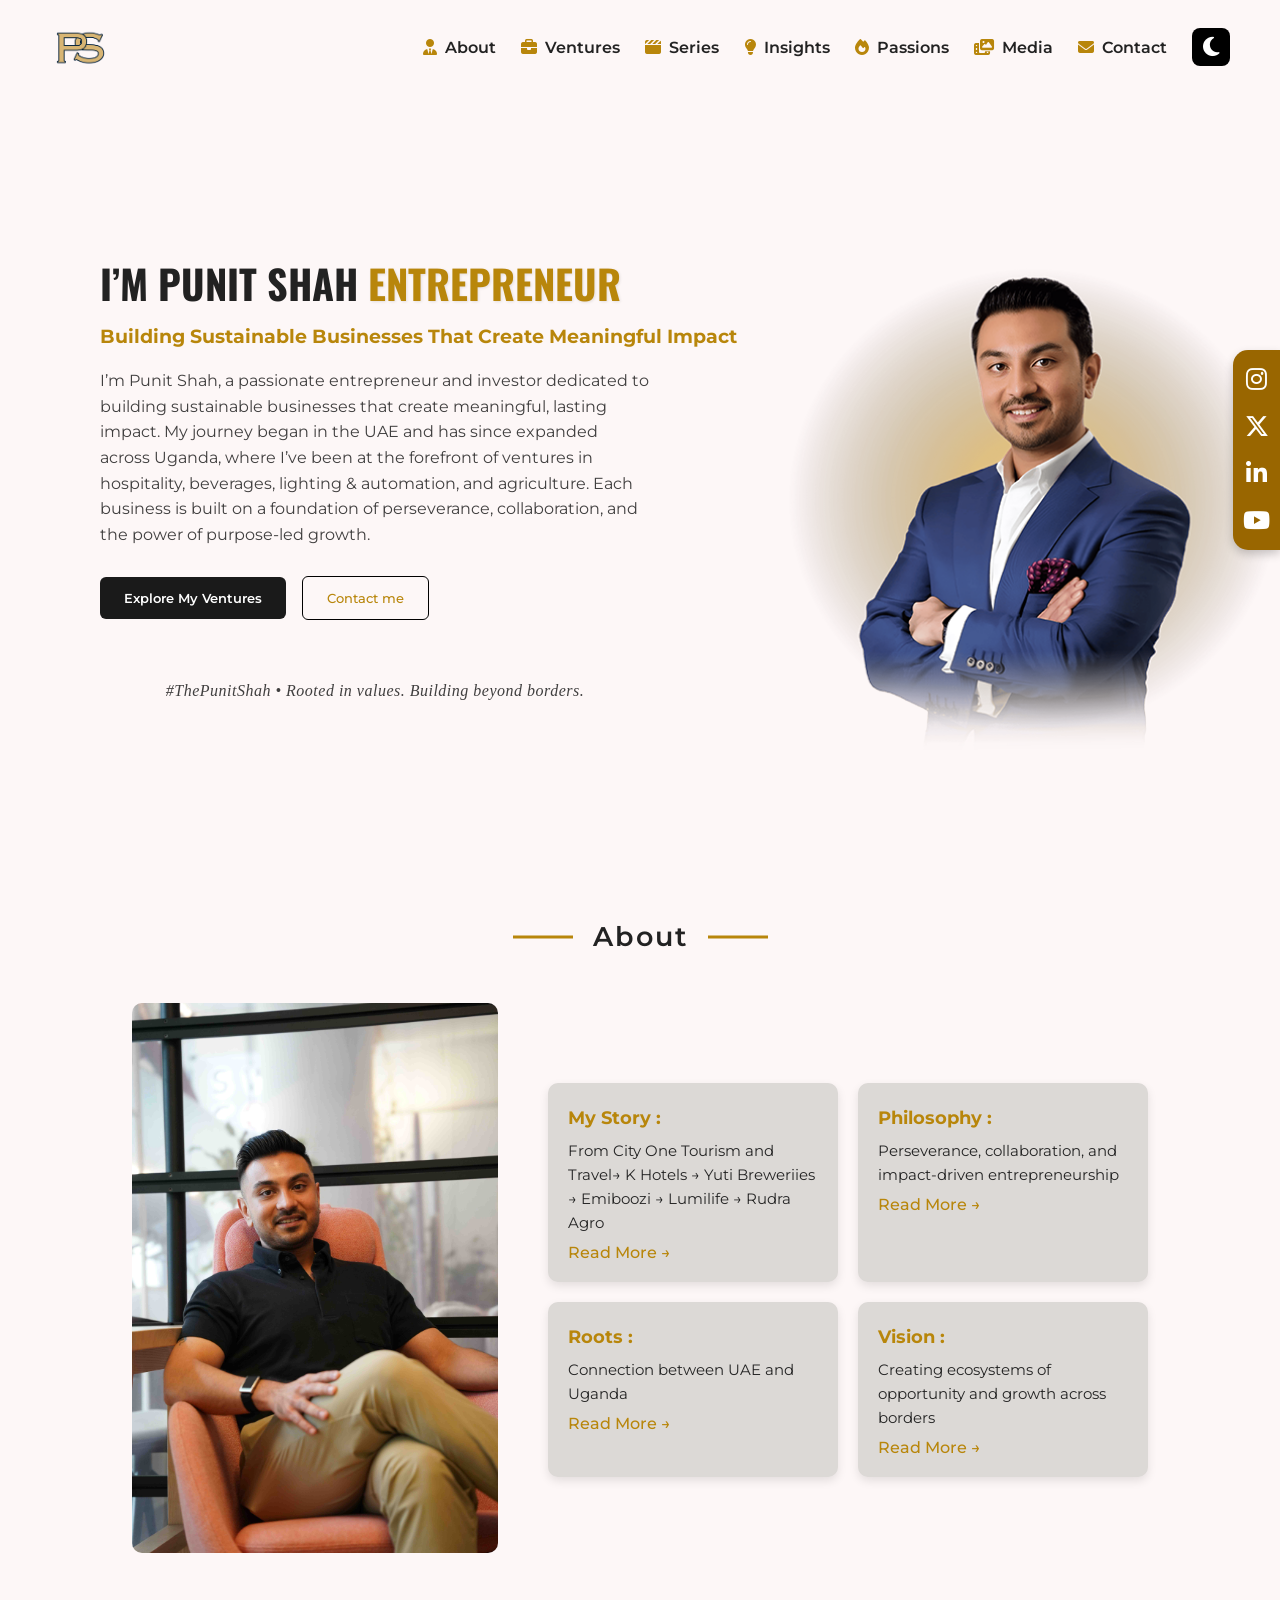
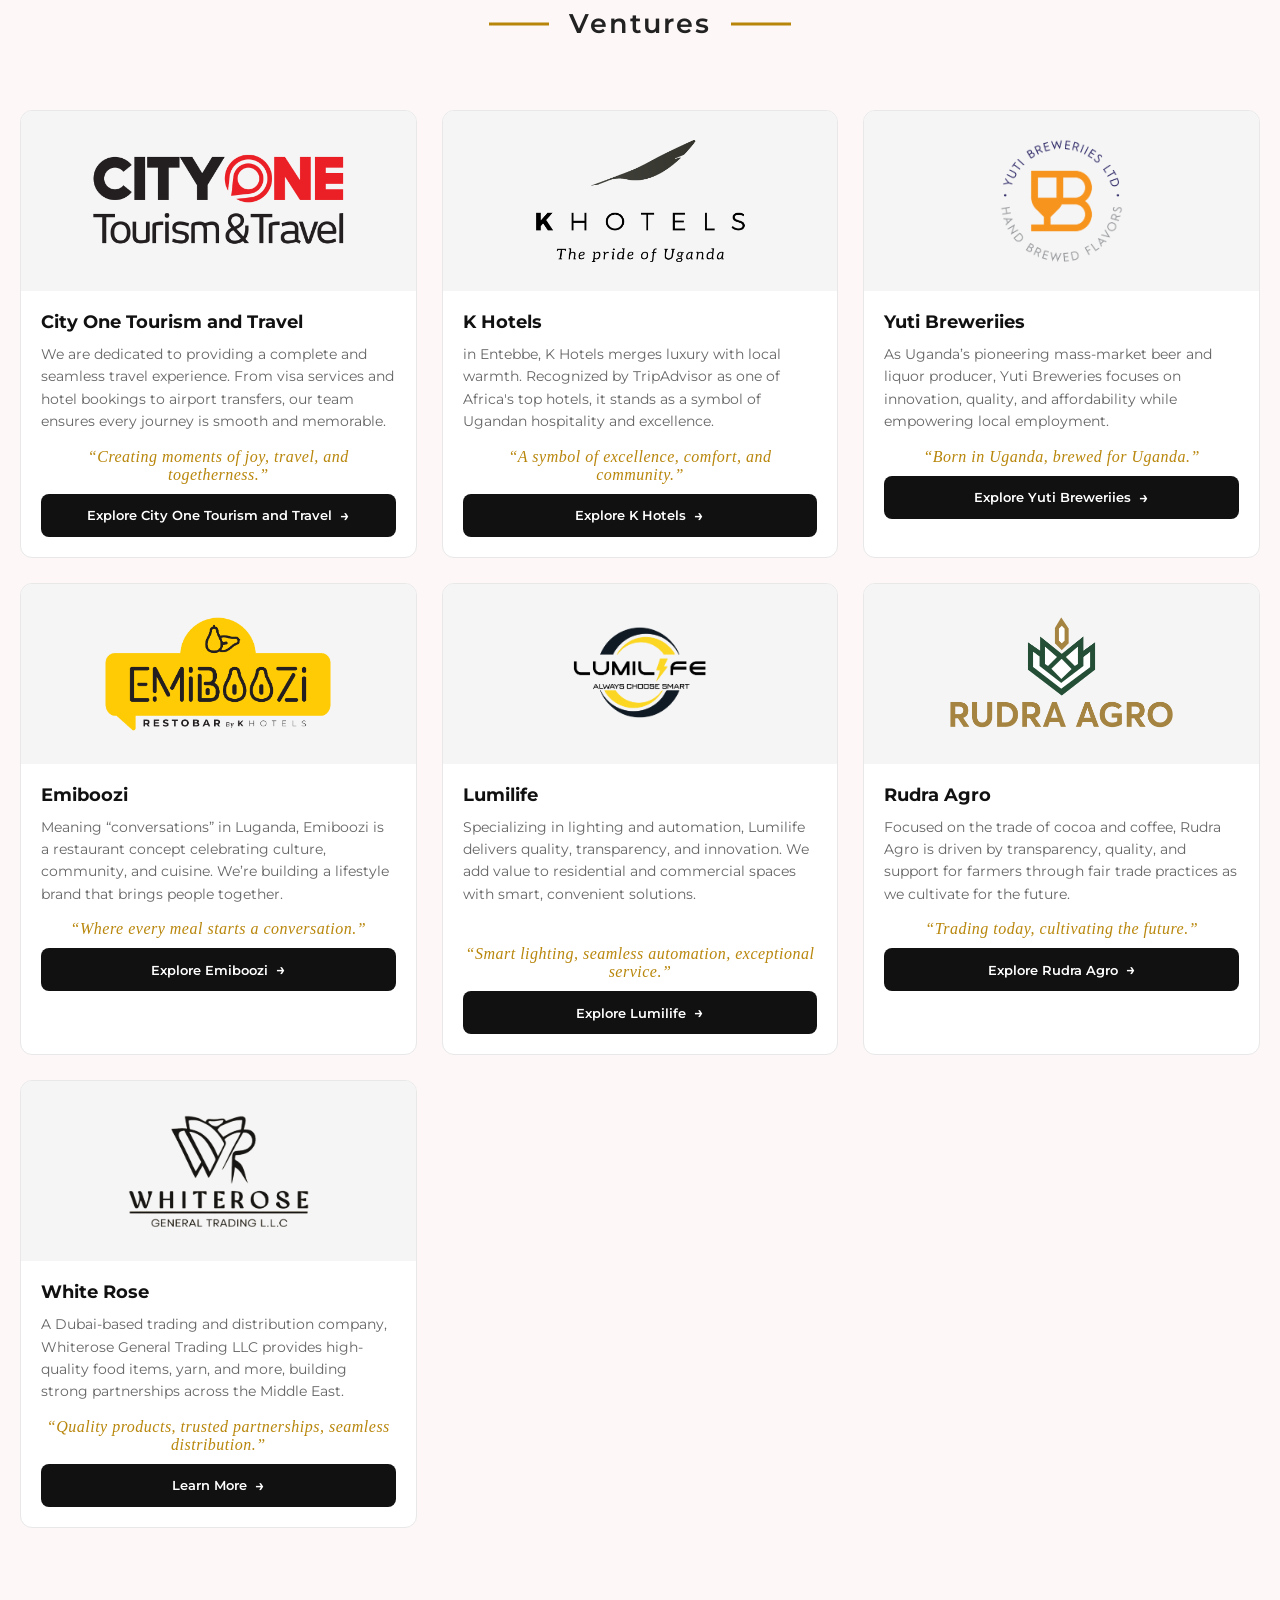
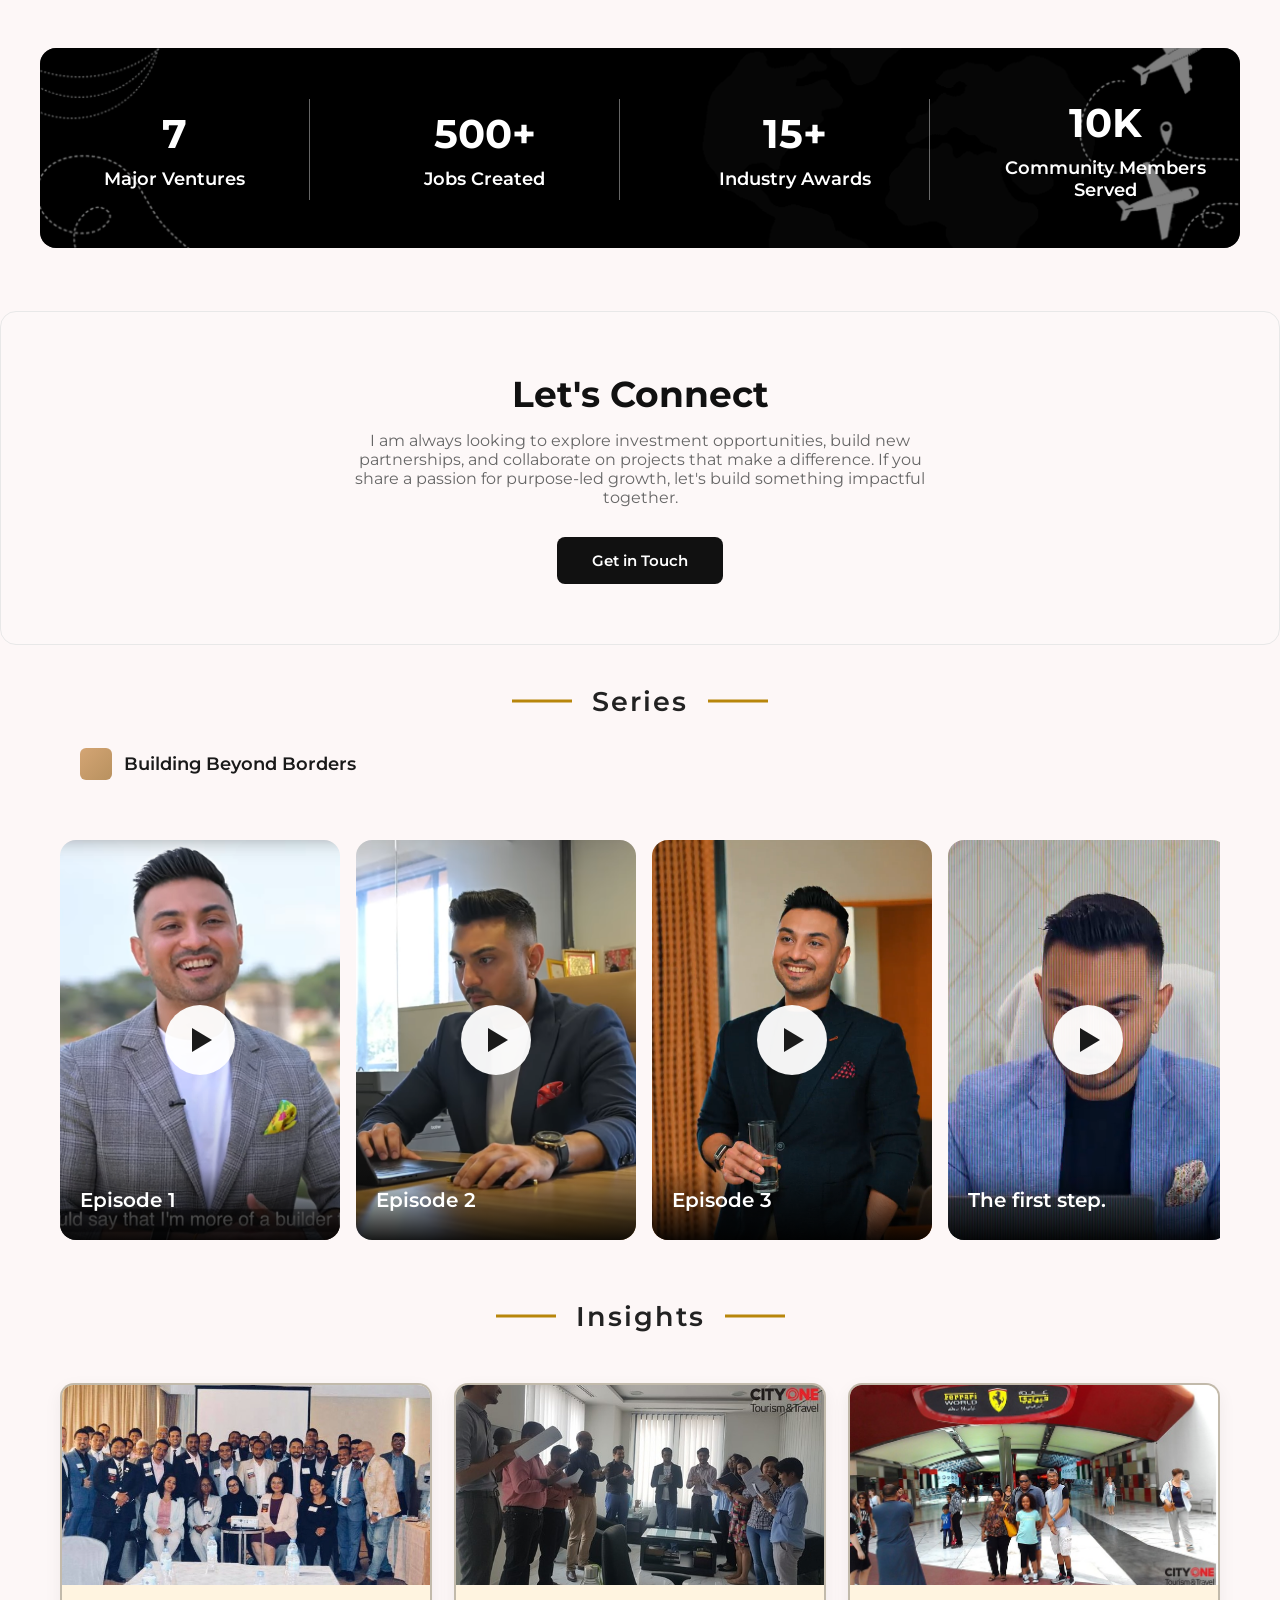
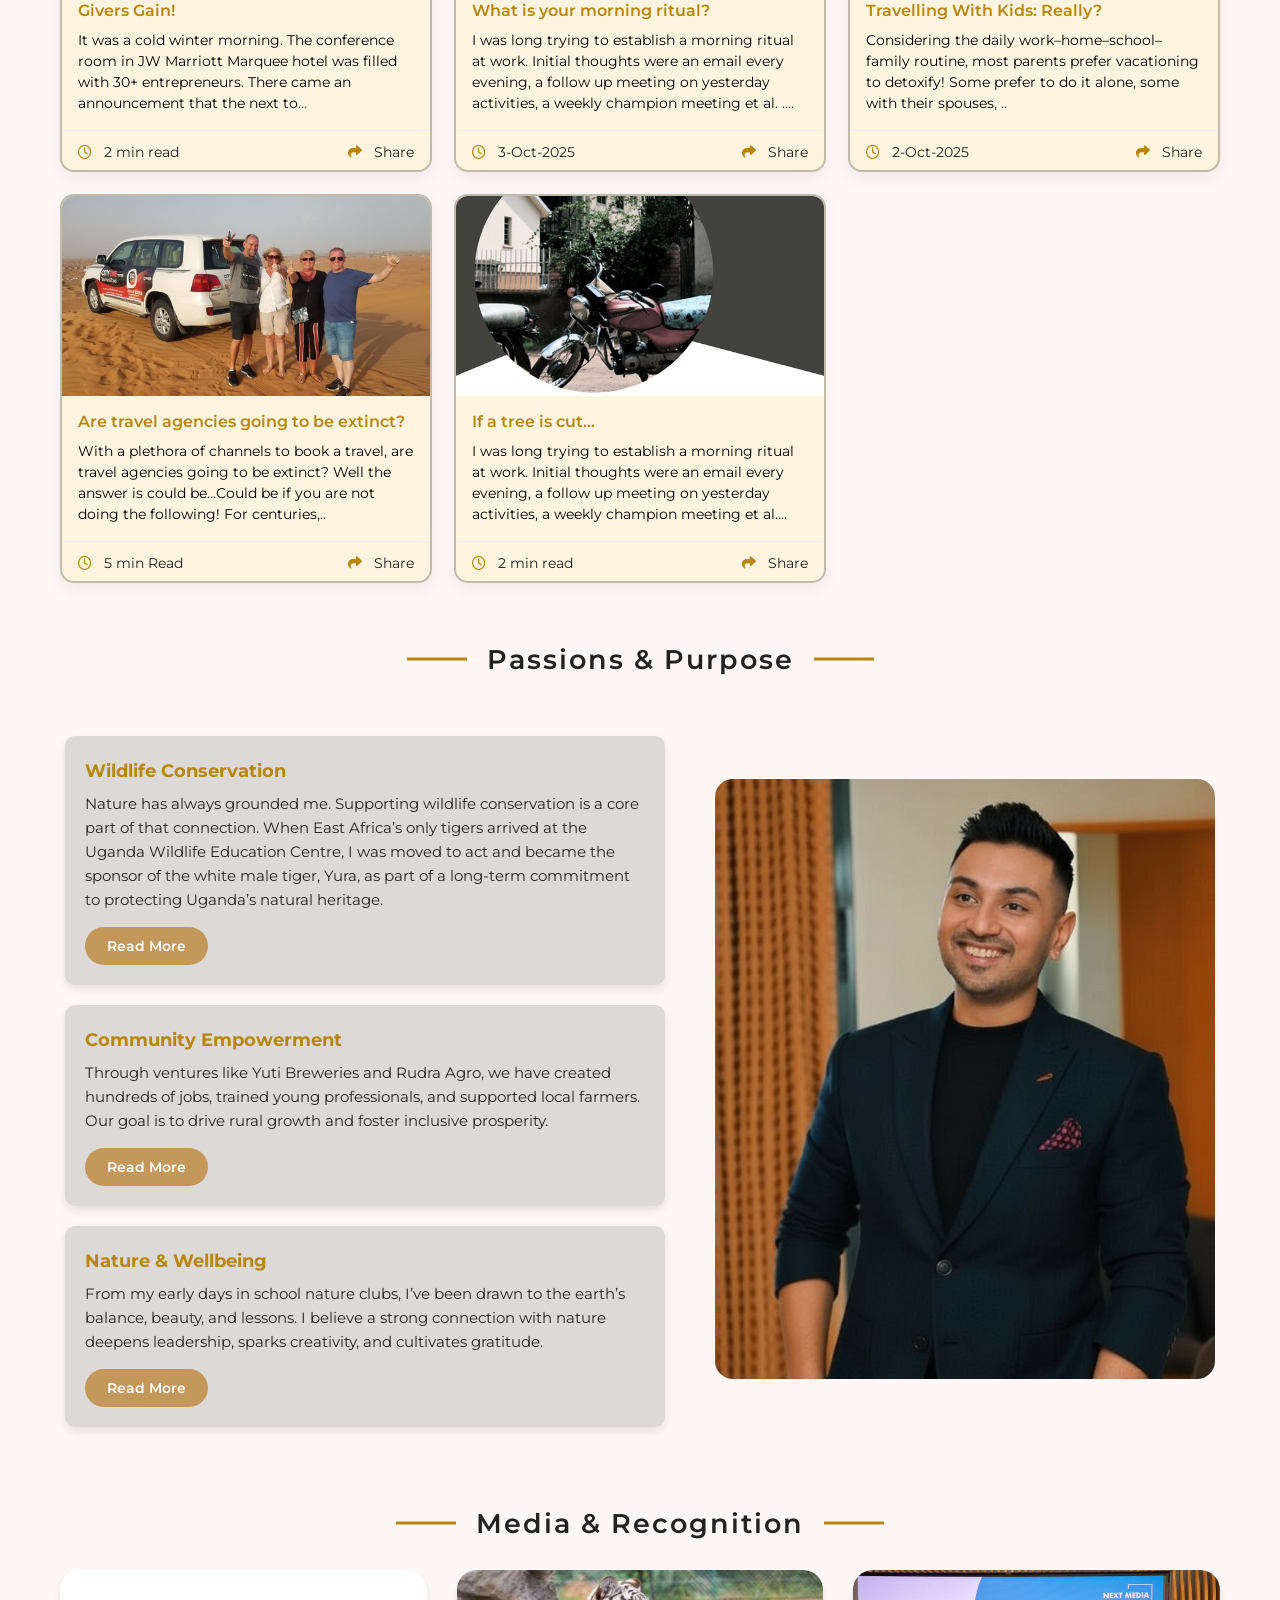
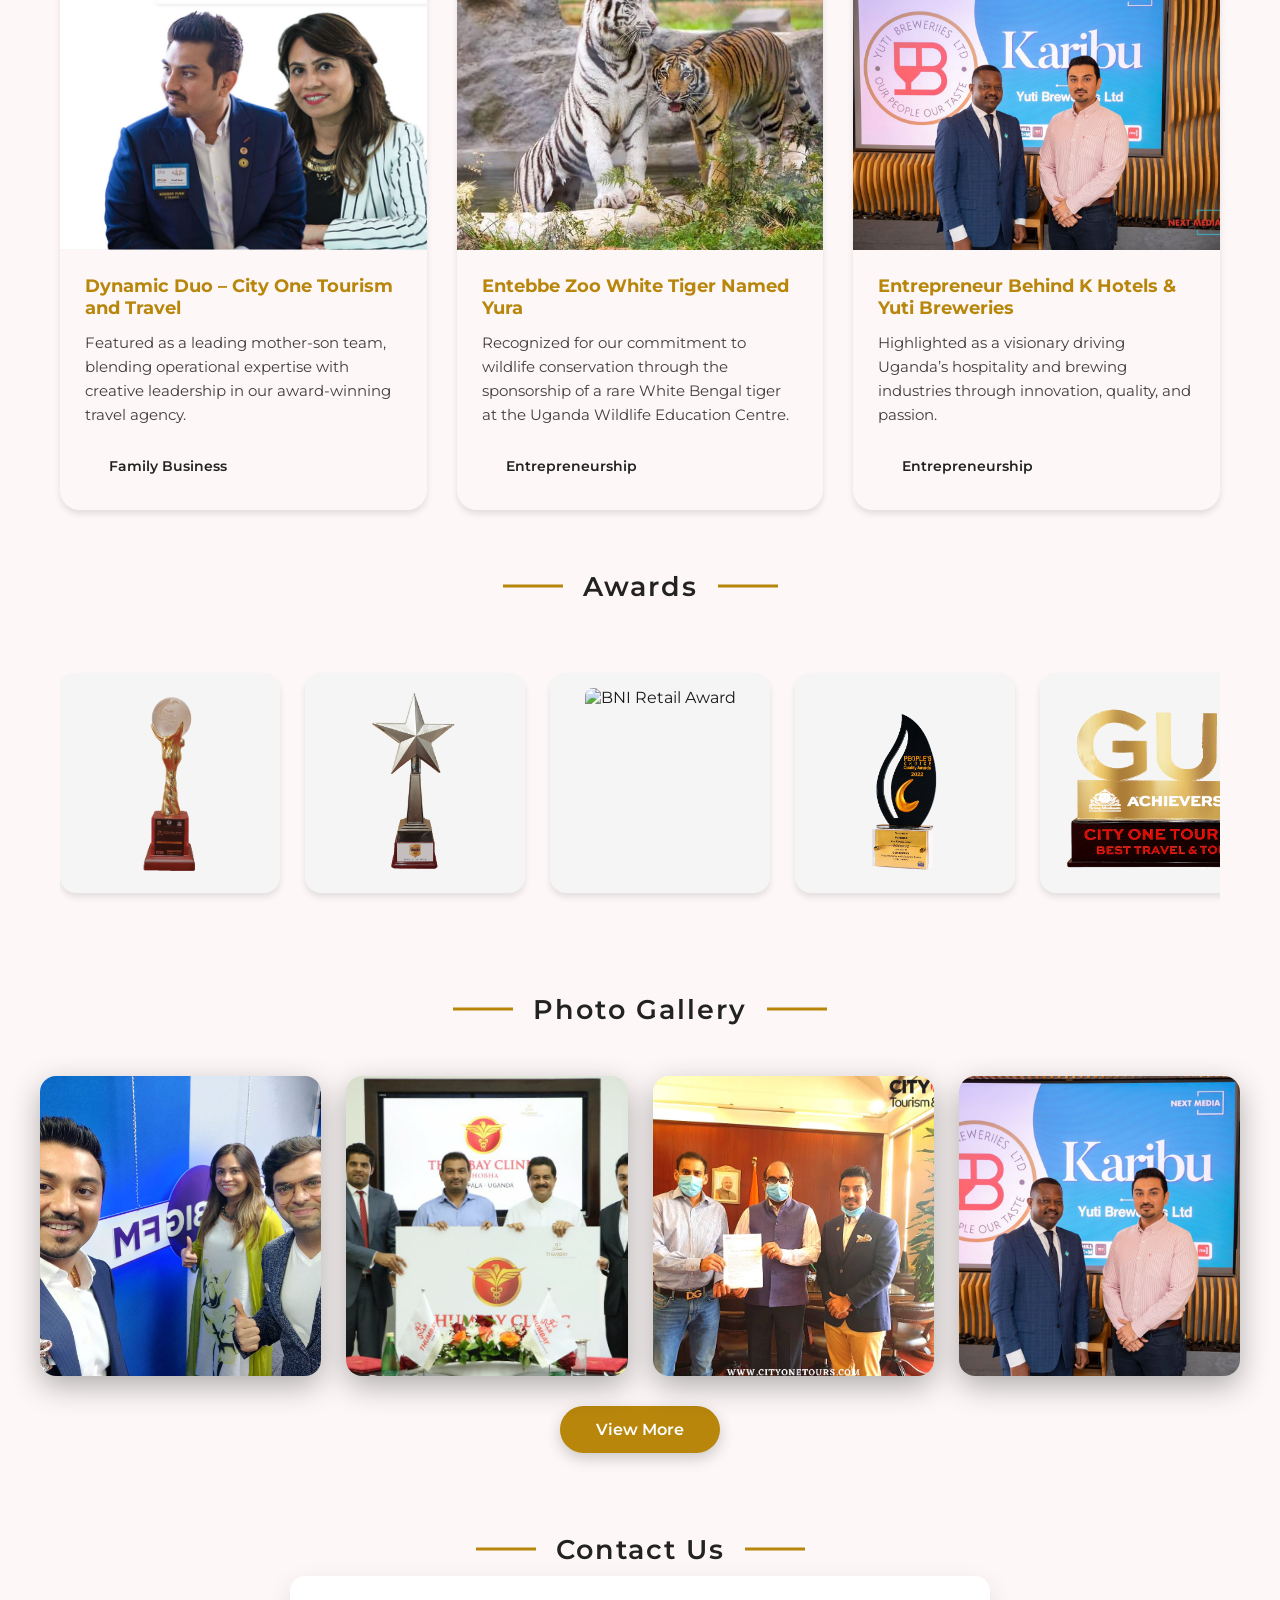
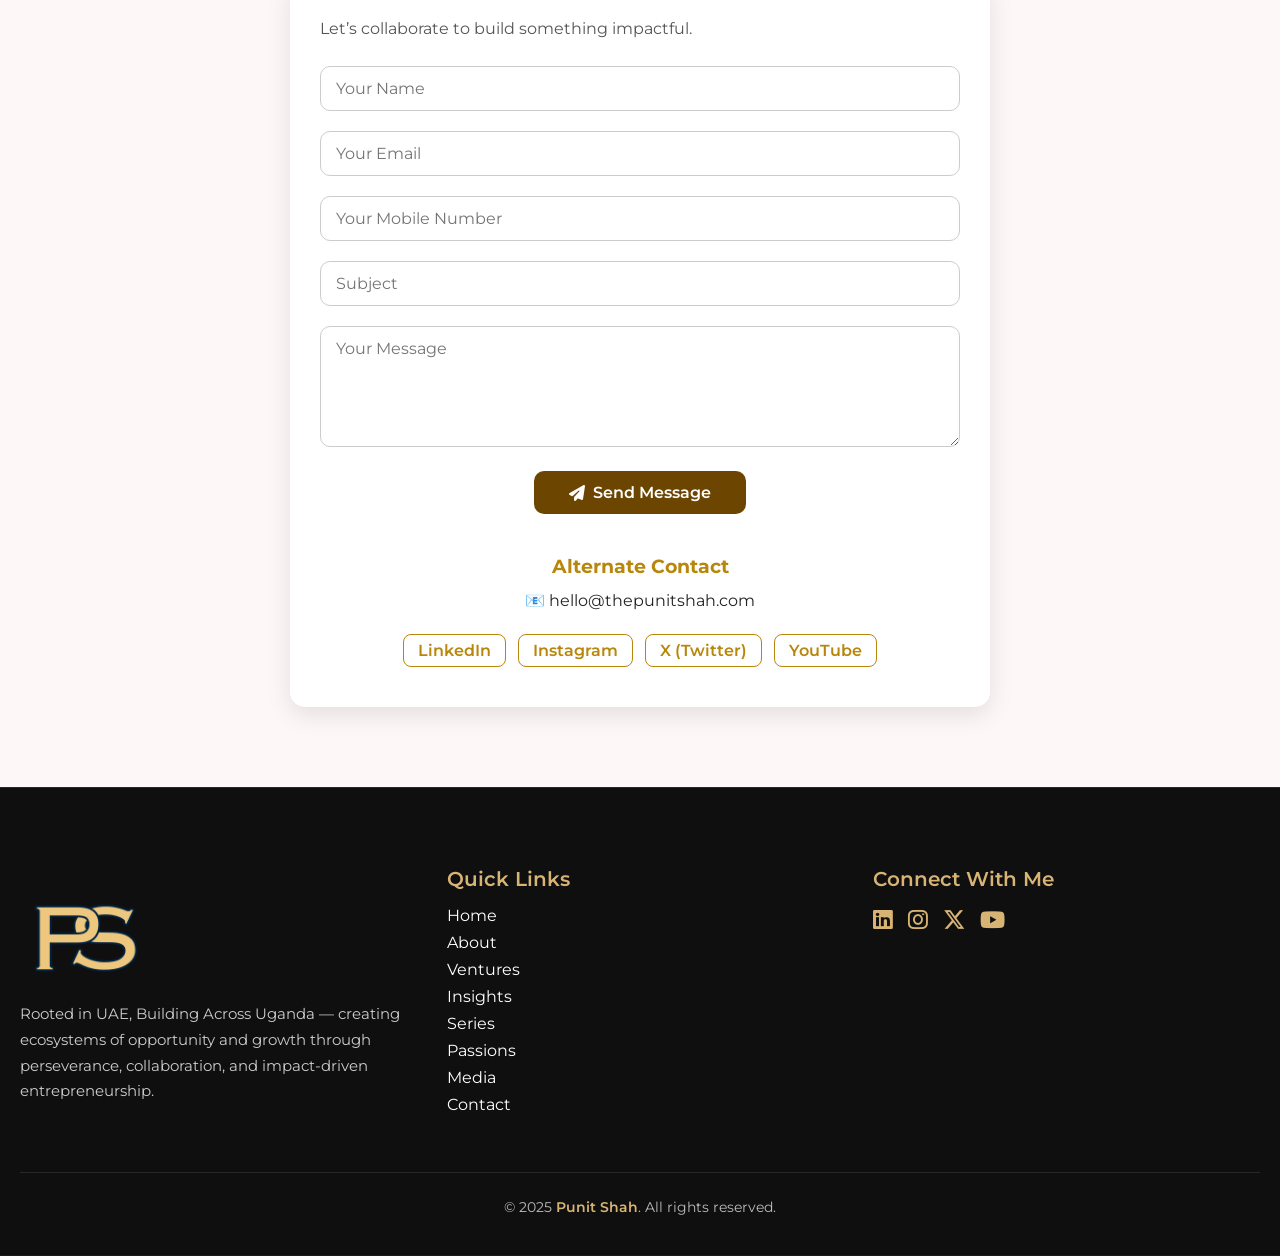
==== Punit shah.com/index.html @ 168c8d98 "updated file names" ====
<!DOCTYPE html>
<html lang="en">

<head>
    <meta charset="UTF-8" />
    <meta name="viewport" content="width=device-width, initial-scale=1.0" />
    <title>Punit Shah - Entrepreneur</title>
    <link rel="stylesheet" href="style.css" />
    <link rel="stylesheet" href="https://cdnjs.cloudflare.com/ajax/libs/font-awesome/6.6.0/css/all.min.css"
        integrity="sha512-KN0r6E0pM1OGKmZL0ZK4jEJbU5r8h4W9iZJQvUz+8iZEx1mnYY2b2BvLz5r9V1yhvZ5h8Q07OQ3y7OeFh5vQ6A=="
        crossorigin="anonymous" referrerpolicy="no-referrer" />
    <link rel="stylesheet" href="https://use.fontawesome.com/releases/v6.6.0/css/all.css">
    <link href="https://fonts.googleapis.com/css2?family=Oswald:wght@300;400;500;600;700&display=swap" rel="stylesheet">
    <link href="https://fonts.googleapis.com/css2?family=Montserrat:wght@400;500;600;700&display=swap" rel="stylesheet">
    <meta name="viewport" content="width=device-width, initial-scale=1.0, maximum-scale=1">


    <link rel="icon" type="image/png" href="images/FAv icon.png" sizes="32x32">
    <link rel="apple-touch-icon" href="images/FAv icon.png">





    <!-- MEta add -->

    <!-- Basic Meta -->
    <meta charset="UTF-8">
    <meta name="viewport" content="width=device-width, initial-scale=1.0, maximum-scale=1">
    <meta name="robots" content="index, follow">
    <meta name="author" content="Punit Shah">
    <meta name="language" content="English">
    <meta name="revisit-after" content="7 days">

    <!-- Title & Description -->
    <title>Punit Shah | Entrepreneur, Consultant & Business Strategist</title>
    <meta name="description"
        content="Official website of Punit Shah. Explore insights on business strategy, entrepreneurship, growth consulting, and professional expertise. Let’s build success together.">
    <meta name="keywords"
        content="Punit Shah, The Punit Shah, entrepreneur, business consultant, business strategist, growth consultant, personal brand, professional mentor">

    <!-- Open Graph (Social Sharing) -->
    <meta property="og:title" content="Punit Shah | Entrepreneur & Business Strategist">
    <meta property="og:description"
        content="Explore insights on business growth, strategy, and entrepreneurship by Punit Shah.">
    <meta property="og:url" content="https://www.thepunitshah.com/">
    <meta property="og:type" content="website">
    <meta property="og:image" content="https://www.thepunitshah.com/images/MD%20logo%20%20copy.png">
    <meta name="msvalidate.01" content="D13FDD3E89BA69DC6FAE90C2A7E53284" />
    <!-- Favicon -->
    <link rel="icon" type="image/png" sizes="32x32" href="images/FAv icon.png">
    <link rel="apple-touch-icon" href="images/FAv icon.png">

    <!-- Fonts -->
    <link href="https://fonts.googleapis.com/css2?family=Oswald:wght@300;400;500;600;700&display=swap" rel="stylesheet">
    <link href="https://fonts.googleapis.com/css2?family=Montserrat:wght@400;500;600;700&display=swap" rel="stylesheet">

    <!-- Icons -->
    <link rel="stylesheet" href="https://cdnjs.cloudflare.com/ajax/libs/font-awesome/6.6.0/css/all.min.css"
        crossorigin="anonymous">

    <script async src="https://www.googletagmanager.com/gtag/js?id=G-PYVQHC3H6R"></script>
    <script>
        window.dataLayer = window.dataLayer || [];
        function gtag() { dataLayer.push(arguments); }
        gtag('js', new Date());
        gtag('config', 'G-PYVQHC3H6R');
    </script>
</head>

<body>
    <!-- Navbar -->
    <header class="navbar">
        <article class="nav-bar">
            <div class="logo">
                <a href="index.html">
                    <img src="images/MD logo  copy.png" alt="PS Logo" />
                </a>
            </div>

            <!-- Mobile Menu Button -->
            <button class="menu-btn" id="menuBtn">
                <i class="fa-solid fa-bars"></i>
            </button>

            <nav id="navLinks">
                <ul>
                    <li><a href="#about"><i class="fa-solid fa-user-tie"></i> About</a></li>
                    <li><a href="#Ventures"><i class="fa-solid fa-briefcase"></i> Ventures</a></li>
                    <li><a href="#Series"><i class="fa-solid fa-clapperboard"></i> Series</a></li>
                    <li><a href="#Insights"><i class="fa-solid fa-lightbulb"></i> Insights</a></li>
                    <li><a href="#bio"><i class="fa-solid fa-fire"></i> Passions</a></li>

                    <li><a href="#Duo"><i class="fa-solid fa-photo-video"></i> Media</a></li>
                    <li><a href="#contact"><i class="fa-solid fa-envelope"></i> Contact</a></li>
                    <li>
                        <button class="mode-btn" id="themeToggle">
                            <i class="fa-solid fa-moon"></i>
                        </button>
                    </li>
                </ul>
            </nav>
        </article>
    </header>


    <!-- Hero Section -->
    <section class="hero">
        <div class="hero-content">
            <!-- <h1>I’m Punit Shah <span id="role">Entrepreneur</span></h1> -->
            <h1>I’M PUNIT SHAH <span id="role">ENTREPRENEUR</span></h1>
            <h3 class="single-line">Building Sustainable Businesses That Create Meaningful Impact</h2>
                <p>
                    I’m Punit Shah, a passionate entrepreneur and investor dedicated to building sustainable businesses
                    that
                    create meaningful, lasting impact. My journey began in the UAE and has since expanded across Uganda,
                    where I’ve been at the forefront of ventures in hospitality, beverages, lighting & automation, and
                    agriculture. Each business is built on a foundation of perseverance, collaboration, and the power of
                    purpose-led growth.
                </p>

                <div class="btn-group">
                    <button class="btn-primary" onclick="window.location.href='#Ventures'">Explore My Ventures</button>
                    <button class="btn-outline" onclick="window.location.href='#contact'">Contact me</button>
                </div>
                <p class="signature-quote">
                <p class="signature-quote">#ThePunitShah • Rooted in values. Building beyond borders.</p>
                </p>
        </div>

        <!-- <div class="hero-image">
            <img src="images/Final-hero image (1).png" alt="Punit Shah" />
        </div> -->
        <div class="hero-image">
            <img src="images/Final-hero image (1) (1) 111.png" alt="Punit Shah" loading="lazy" />
        </div>


    </section>



    <section class="about" id="about">
        <h2 class="section-title"> About </h2>

        <div class="about-container">
            <div class="about-image">
                <img src="images/Punit 3.JPG" alt="Punit Shah" />
            </div>

            <div class="about-content">
                <div class="about-card">
                    <h3>My Story :</h3>
                    <!-- <p>From City One Tourism → K Hotels → Yuti Breweries → Emiboozi → Cocoa Farming</p> -->
                    <p>From City One Tourism and Travel→ K Hotels → Yuti Breweriies
                        → Emiboozi → Lumilife → Rudra Agro</p>
                    <a href="about.html" class="read-more">Read More →</a>

                </div>

                <div class="about-card">
                    <h3>Philosophy :</h3>
                    <p>Perseverance, collaboration, and impact-driven entrepreneurship</p>
                    <a href="about.html" class="read-more">Read More →</a>

                </div>

                <div class="about-card">
                    <h3>Roots :</h3>
                    <p>Connection between UAE and Uganda</p>
                    <a href="about.html" class="read-more">Read More →</a>

                </div>

                <div class="about-card">
                    <h3>Vision :</h3>
                    <p>Creating ecosystems of opportunity and growth across borders</p>
                    <a href="about.html" class="read-more">Read More →</a>

                </div>
            </div>
        </div>
    </section>

    <div class="social-sidebar-right">
        <!-- <a href="https://wa.me/971553691913" target="_blank" class="social-icon whatsapp" aria-label="WhatsApp">
            <i class="fab fa-whatsapp"></i>
        </a> -->
        <a href="https://www.instagram.com/thepunitshah/" target="_blank" class="social-icon instagram"
            aria-label="Instagram">
            <i class="fab fa-instagram"></i>
        </a>
        <a href="https://www.threads.com/@thepunitshah?xmt=AQF0kWw5NU1JwaMAKRWiHgprzVzpNquw_GiV5jEyWKKZG3k"
            target="_blank" class="social-icon twitter" aria-label="X">
            <i class="fab fa-x-twitter"></i>
        </a>
        <a href="https://www.linkedin.com/in/thepunitshah/" target="_blank" class="social-icon linkedin"
            aria-label="LinkedIn">
            <i class="fab fa-linkedin-in"></i>
        </a>
        <!-- <a href="connect@punitshah.com" class="social-icon mail" aria-label="Mail">
            <i class="fas fa-envelope"></i>
        </a> -->
        <a href="https://www.youtube.com/@thepunitshah" target="_blank" class="social-icon youtube"
            aria-label="YouTube">
            <i class="fab fa-youtube"></i>
        </a>
    </div>

    <section id="Ventures" class="venture-section">
        <div class="heading">
            <h2 class="section-title">Ventures
            </h2>
        </div>


        <!-- Ventures Grid -->
        <div class="ventures-main-container">
            <div class="ventures-cards-grid">
                <div class="venture-card-box hospitality-type">
                    <div class="venture-img-wrapper">
                        <img src="logos/CT1 logo High resolution copy.png" alt="K Hotels">
                        <!-- <div class="venture-tag-badge">Hospitality</div>
                    <div class="venture-status-pill">⭐ Award Winning</div> -->
                    </div>

                    <div class="venture-info-section">
                        <h3 class="venture-name-title">City One Tourism and Travel</h3>
                        <p class="venture-desc-text">We are dedicated to providing a complete and seamless travel
                            experience. From visa services and hotel bookings to airport transfers, our team ensures
                            every journey is smooth and memorable.
                        </p>

                        <p class="signature-quote">“Creating moments of joy, travel, and togetherness.”</p>

                        <!-- <div class="venture-features-row">
                            <div class="feature-item-row">
                                <div class="feature-icon-circle">🏆</div>
                                <span>Multiple Industry Awards</span>
                            </div>
                            <div class="feature-item-row">
                                <div class="feature-icon-circle">📰</div>
                                <span>Featured in Leading Media</span>
                            </div>
                            <div class="feature-item-row">
                                <div class="feature-icon-circle">⭐</div>
                                <span>5-Star Rated Properties</span>
                            </div>
                        </div> -->
                        <a href="https://www.cityonetours.com/" class="venture-action-btn" target="_blank"
                            rel="noopener" onclick="event.stopPropagation()">Explore City One Tourism and Travel</a>

                    </div>
                </div>

                <!-- K Hotels -->
                <div class="venture-card-box hospitality-type">
                    <div class="venture-img-wrapper">
                        <img src="logos/k hotel logo.png" alt="K Hotels">
                        <!-- <div class="venture-tag-badge">Hospitality</div>
                    <div class="venture-status-pill">⭐ Award Winning</div> -->
                    </div>
                    <div class="venture-info-section">
                        <h3 class="venture-name-title">K Hotels</h3>
                        <p class="venture-desc-text"> in Entebbe, K Hotels merges luxury with local warmth. Recognized
                            by TripAdvisor as one of Africa's top hotels, it stands as a symbol of Ugandan hospitality
                            and excellence.
                        </p>
                        <p class="signature-quote">“A symbol of excellence, comfort, and community.”</p>

                        <!-- <div class="venture-features-row">
                            <div class="feature-item-row">
                                <div class="feature-icon-circle">🏆</div>
                                <span>Multiple Industry Awards</span>
                            </div>
                            <div class="feature-item-row">
                                <div class="feature-icon-circle">📰</div>
                                <span>Featured in Leading Media</span>
                            </div>
                            <div class="feature-item-row">
                                <div class="feature-icon-circle">⭐</div>
                                <span>5-Star Rated Properties</span>
                            </div>
                        </div> -->
                        <a href="https://khotels.ug/" class="venture-action-btn" target="_blank" rel="noopener"
                            onclick="event.stopPropagation()">Explore K Hotels</a>

                    </div>
                </div>
                <!-- Yuti Breweries -->
                <div class="venture-card-box beverage-type">
                    <div class="venture-img-wrapper">
                        <img src="logos/ybl logo.png" alt="Yuti Breweries">
                        <!-- <div class="venture-tag-badge">Beverages</div>
                    <div class="venture-status-pill">🎖️ Presidential</div> -->
                    </div>
                    <div class="venture-info-section">
                        <h3 class="venture-name-title">Yuti Breweriies
                        </h3>
                        <p class="venture-desc-text">As Uganda’s pioneering mass-market beer and liquor producer, Yuti
                            Breweries focuses on innovation, quality, and affordability while empowering local
                            employment.

                        </p>

                        <p class="signature-quote">“Born in Uganda, brewed for Uganda.”</p>

                        <!-- <div class="venture-features-row">
                            <div class="feature-item-row">
                                <div class="feature-icon-circle">🎖️</div>
                                <span>Presidential Inauguration</span>
                            </div>
                            <div class="feature-item-row">
                                <div class="feature-icon-circle">📈</div>
                                <span>Market Leader</span>
                            </div>
                            <div class="feature-item-row">
                                <div class="feature-icon-circle">🌍</div>
                                <span>Regional Impact</span>
                            </div>
                        </div> -->

                        <a href="https://www.ybl.ug/" class="venture-action-btn" target="_blank" rel="noopener"
                            onclick="event.stopPropagation()">Explore Yuti Breweriies
                        </a>

                    </div>
                </div>





                <!-- Emiboozi -->
                <div class="venture-card-box dining-type">
                    <div class="venture-img-wrapper">
                        <img src="logos/emiboozi logo yellow.png" alt="Emiboozi">
                        <!-- <div class="venture-tag-badge">Food & Beverage</div>
                    <div class="venture-status-pill">🚀 Expanding</div> -->
                    </div>
                    <div class="venture-info-section">
                        <h3 class="venture-name-title">Emiboozi</h3>
                        <p class="venture-desc-text">Meaning “conversations” in Luganda, Emiboozi is a restaurant
                            concept celebrating culture, community, and cuisine. We’re building a lifestyle brand that
                            brings people together.</p>

                        <p class="signature-quote">“Where every meal starts a conversation.”</p>


                        <!-- <div class="venture-features-row">
                            <div class="feature-item-row">
                                <div class="feature-icon-circle">🍽️</div>
                                <span>Authentic Cuisine</span>
                            </div>
                            <div class="feature-item-row">
                                <div class="feature-icon-circle">🚀</div>
                                <span>Expansion Plan</span>
                            </div>
                            <div class="feature-item-row">
                                <div class="feature-icon-circle">👥</div>
                                <span>Community Hub</span>
                            </div>
                        </div> -->
                        <a href="http://emiboozibyk.com" class="venture-action-btn" target="_blank" rel="noopener"
                            onclick="event.stopPropagation()">Explore Emiboozi</a>
                    </div>
                </div>

                <!-- Cocoa & Agriculture -->
                <div class="venture-card-box farming-type" onclick="window.location.href='/ventures/agriculture'">
                    <div class="venture-img-wrapper">
                        <img src="logos/Lumilife logo[1].png" alt="Cocoa & Agriculture">
                        <!-- <div class="venture-tag-badge">Agriculture</div>
                    <div class="venture-status-pill">♻️ Sustainable</div> -->
                    </div>
                    <div class="venture-info-section">
                        <h3 class="venture-name-title">Lumilife</h3>
                        <p class="venture-desc-text">Specializing in lighting and automation, Lumilife delivers quality,
                            transparency, and innovation. We add value to residential and commercial spaces with smart,
                            convenient solutions.
                        </p>

                        <p class="signature-quote">
                        <p class="signature-quote">“Smart lighting, seamless automation, exceptional service.”</p>
                        </p>

                        <!-- <div class="venture-features-row">
                            <div class="feature-item-row">
                                <div class="feature-icon-circle">🌱</div>
                                <span>Criollo Variety</span>
                            </div>
                            <div class="feature-item-row">
                                <div class="feature-icon-circle">♻️</div>
                                <span>Sustainability Focus</span>
                            </div>
                            <div class="feature-item-row">
                                <div class="feature-icon-circle">💚</div>
                                <span>Community Impact</span>
                            </div>
                        </div> -->
                        <a href="http://lumilife.ae" class="venture-action-btn" target="_blank" rel="noopener"
                            onclick="event.stopPropagation()">Explore Lumilife</a>
                    </div>
                </div>
                <div class="venture-card-box hospitality-type">
                    <div class="venture-img-wrapper">
                        <img src="logos/Rudra agro copy 2.png" alt="K Hotels">
                        <!-- <div class="venture-tag-badge">Hospitality</div>
                    <div class="venture-status-pill">⭐ Award Winning</div> -->
                    </div>

                    <div class="venture-info-section">
                        <h3 class="venture-name-title">Rudra Agro</h3>
                        <p class="venture-desc-text"> Focused on the trade of cocoa and coffee, Rudra Agro is driven by
                            transparency, quality, and support for farmers through fair trade practices as we cultivate
                            for the future.</p>

                        <p class="signature-quote">“Trading today, cultivating the future.”</p>

                        <div class="venture-action-btn">Explore Rudra Agro</div>
                    </div>
                </div>


                <!-- Cocoa & Agriculture -->
                <div class="venture-card-box farming-type" 2>
                    <div class="venture-img-wrapper">
                        <img src="logos/White rose logo copy.png" alt="Cocoa & Agriculture">
                        <!-- <div class="venture-tag-badge">Agriculture</div>
                    <div class="venture-status-pill">♻️ Sustainable</div> -->
                    </div>
                    <div class="venture-info-section">
                        <h3 class="venture-name-title">White Rose</h3>
                        <p class="venture-desc-text">A Dubai-based trading and distribution company, Whiterose General
                            Trading LLC provides high-quality food items, yarn, and more, building strong partnerships
                            across the Middle East.
                        </p>

                        <p class="signature-quote">“Quality products, trusted partnerships, seamless distribution.”</p>


                        <div class="venture-action-btn">Learn
                            More</div>
                    </div>
                </div>
            </div>
    </section>
    <!-- Stats Section -->
    <!-- <div class="ventures-stats-bar">
            <div class="stats-grid-layout">
                <div class="stat-box-item">
                    <span class="stat-number-big">4</span>
                    <span class="stat-label-small">Major Ventures</span>
                </div>
                <div class="stat-box-item">
                    <span class="stat-number-big">500+</span>
                    <span class="stat-label-small">Jobs Created</span>
                </div>
                <div class="stat-box-item">
                    <span class="stat-number-big">15+</span>
                    <span class="stat-label-small">Industry Awards</span>
                </div>
                <div class="stat-box-item">
                    <span class="stat-number-big">10K+</span>
                    <span class="stat-label-small">Community Members Served</span>
                </div>
            </div>
        </div> -->



    <div class="stats-section" id="statsSection">
        <div class="stats-bg">
            <img src="images/Background.png" alt="Background" />
        </div>
        <div class="stats-container">
            <div class="stat-item">
                <div class="stat-number" data-target="7">7</div>
                <div class="stat-label">Major Ventures</div>
            </div>
            <div class="stat-item">
                <div class="stat-number" data-target="500+">500+</div>
                <div class="stat-label">Jobs Created</div>
            </div>
            <div class="stat-item">
                <div class="stat-number" data-target="45+">15+</div>
                <div class="stat-label">Industry Awards</div>
            </div>
            <div class="stat-item">
                <div class="stat-number" data-target="10k">10K</div>
                <div class="stat-label">Community Members Served</div>
            </div>
        </div>
    </div>

    <!-- CTA Section -->
    <div class="ventures-cta-wrapper">
        <h2>Let's Connect</h2>
        <p>I am always looking to explore investment opportunities, build new partnerships, and collaborate on projects
            that make a difference. If you share a passion for purpose-led growth, let's build something impactful
            together.
        </p>
        <div class="cta-buttons-flex">
            <a href="#contact" class="cta-btn-style primary-btn">Get in Touch</a>
            <!-- <a href="/about" class="cta-btn-style secondary-btn">Learn Our Story</a> -->
        </div>
    </div>
    </div>

    <section id="Series" class="Series-section">

        <div class="heading">
            <h2 class="section-title">Series</h2>
        </div>

        <div class="header">
            <div class="icon"></div>
            <h1>Building Beyond Borders</h1>
        </div>

        <div class="container">
            <div class="scroll-container">
                <div class="episode-card" onclick="openVideo(1)">
                    <img src="images/Screenshot 2025-10-10 155618.png" alt="Episode 1">
                    <div class="play-button"></div>
                    <div class="episode-overlay">
                        <div class="episode-title">Episode 1</div>
                    </div>
                </div>

                <div class="episode-card" onclick="openVideo(2)">
                    <img src="images/Screenshot 2025-10-21 121102.png" alt="Episode 2">
                    <div class="play-button"></div>
                    <div class="episode-overlay">
                        <div class="episode-title">Episode 2</div>
                    </div>
                </div>

                <div class="episode-card" onclick="openVideo(3)">
                    <img src="images/Screenshot 2025-10-08 170840.png" alt="Episode 3">
                    <div class="play-button"></div>
                    <div class="episode-overlay">
                        <div class="episode-title">Episode 3</div>
                    </div>
                </div>



                <div class="episode-card" onclick="openVideo(4)">
                    <img src="images/Screenshot 2025-12-19 175623.png" alt="Episode 5">
                    <div class="play-button"></div>
                    <div class="episode-overlay">
                        <div class="episode-title">The first step.</div>
                    </div>
                </div>

                <div class="episode-card" onclick="openVideo(5)">
                    <img src="images/Screenshot 2025-12-19 175636.png" alt="Episode 5">
                    <div class="play-button"></div>
                    <div class="episode-overlay">
                        <div class="episode-title">Yuti Breweries Story</div>
                    </div>
                </div>

                <div class="episode-card" onclick="openVideo(6)">
                    <img src="images/Screenshot 2025-10-08 170821.png" alt="Episode 5">
                    <div class="play-button"></div>
                    <div class="episode-overlay">
                        <div class="episode-title">Built in Uganda</div>
                    </div>
                </div>

                <!-- <div class="episode-card" onclick="openVideo(7)">
                    <img src="images/Punit 3.JPG" alt="Episode 4">
                    <div class="play-button"></div>
                    <div class="episode-overlay">
                        <div class="episode-title">The journey behind the titles.</div>
                    </div>
                </div>

                <div class="episode-card" onclick="openVideo(8)">
                    <img src="images/Screenshot 2025-11-19 110552.webp" alt="Episode 5">
                    <div class="play-button"></div>
                    <div class="episode-overlay">
                        <div class="episode-title">The teaser to my new series</div>
                    </div>
                </div> -->




                <div class="episode-card" onclick="openVideo(7)">
                    <img src="images/Punit 3.JPG" alt="Episode 4">
                    <div class="play-button"></div>
                    <div class="episode-overlay">
                        <div class="episode-title">The Story Behind Lumilife</div>
                    </div>
                </div>

                <div class="episode-card" onclick="openVideo(8)">
                    <img src="images/Screenshot 2025-11-19 110552.webp" alt="Episode 5">
                    <div class="play-button"></div>
                    <div class="episode-overlay">
                        <div class="episode-title">An early mistake that taught me lifelong lessons.</div>
                    </div>
                </div>



                <div class="episode-card" onclick="openVideo(9)">
                    <img src="images/Screenshot 2025-11-19 110552.webp" alt="Episode 4">
                    <div class="play-button"></div>
                    <div class="episode-overlay">
                        <div class="episode-title">Most Founders Ignore This</div>
                    </div>
                </div>

                <div class="episode-card" onclick="openVideo(10)">
                    <img src="images/Screenshot 2026-01-27 182540.png" alt="Episode 5">
                    <div class="play-button"></div>
                    <div class="episode-overlay">
                        <div class="episode-title">An early mistake that taught me lifelong lessons.</div>
                    </div>
                </div>


                <div class="episode-card" onclick="openVideo(11)">
                    <img src="images/Screenshot 2026-01-27 182612.png" alt="Episode 4">
                    <div class="play-button"></div>
                    <div class="episode-overlay">
                        <div class="episode-title">This Lesson Cost Me Real Money</div>
                    </div>
                </div>

                <div class="episode-card" onclick="openVideo(12)">
                    <img src="images/Screenshot 2026-01-27 182515.png" alt="Episode 5">
                    <div class="play-button"></div>
                    <div class="episode-overlay">
                        <div class="episode-title">3 Things I Wish I Knew Before Starting a Business
                        </div>
                    </div>
                </div>
            </div>
        </div>

        <!-- Video Modal -->
        <div class="modal" id="videoModal">
            <div class="modal-content">
                <button class="close-button" onclick="closeVideo()">×</button>
                <div class="video-container" id="videoContainer">
                    <!-- Video will be loaded here -->
                </div>
                <div class="video-info">
                    <h2 id="videoTitle">Episode Title</h2>
                    <p id="videoDescription">Watch this episode of Building Beyond Borders.</p>
                </div>
            </div>
        </div>
    </section>

    <section id="Insights">
        <div class="heading">
            <h2 class="section-title">Insights</h2>
        </div>

        <div class="container">
            <!-- <div class="filter-buttons" aria-label="filters">
                <button class="active" data-filter="all">All</button>
                <button data-filter="Entrepreneurship Mindset">Entrepreneurship Mindset</button>
                <button data-filter="Leadership & Vision">Leadership & Vision</button>
                <button data-filter="Africa Rising">Africa Rising</button>
                <button data-filter="Sustainability & Impact">Sustainability & Impact</button>
                <button data-filter="Personal Reflections">Personal Reflections</button>
            </div> -->

            <div class="insight-grid" id="grid">


                <article class="insight-card" data-category="Leadership & Vision"
                    onclick="window.location.href='article-two.html'">
                    <div class="insight-img"><img src="images/1539196327743.jpeg" alt="flags"></div>
                    <div class="insight-content">
                        <!-- <span class="category">Leadership & Vision</span> -->
                        <h3>Givers Gain!</h3>
                        <p class="Insights-p">It was a cold winter morning. The conference room in JW Marriott Marquee
                            hotel was filled with 30+ entrepreneurs. There came an announcement that the next to...
                        </p>
                    </div>
                    <div class="insight-footer">
                        <div class="left"><i class="fa-regular fa-clock"></i><span>2 min read </span></div>
                        <div class="right" onclick="copyLink()">
                            <i class="fa-solid fa-share"></i><span>Share</span>
                        </div>
                    </div>
                </article>

                <article class="insight-card" data-category="Africa Rising"
                    onclick="window.location.href='article-three.html'">
                    <div class="insight-img"><img src="images/1537854684370.jpeg" alt="africa"></div>
                    <div class="insight-content">
                        <!-- <span class="category">Africa Rising</span> -->
                        <h3>What is your morning ritual?

                        </h3>
                        <p class="Insights-p">I was long trying to establish a morning ritual at work. Initial thoughts
                            were an email every evening, a follow up meeting on yesterday activities, a weekly champion
                            meeting et al. ....</p>
                    </div>
                    <div class="insight-footer">
                        <div class="left"><i class="fa-regular fa-clock"></i><span>3-Oct-2025</span></div>
                        <div class="right" onclick="copyLink()">
                            <i class="fa-solid fa-share"></i><span>Share</span>
                        </div>
                    </div>
                </article>

                <article class="insight-card" data-category="Entrepreneurship Mindset"
                    onclick="window.location.href='article-four.html'">
                    <div class="insight-img"><img src="images/1537471925976.jpeg" alt="idea"></div>
                    <div class="insight-content">
                        <!-- <span class="category">Entrepreneurship Mindset</span> -->
                        <h3>Travelling With Kids: Really?</h3>
                        <p class="Insights-p">Considering the daily work–home–school–family routine, most parents prefer
                            vacationing to detoxify! Some prefer to do it alone, some with their spouses, ..
                        </p>
                    </div>
                    <div class="insight-footer">
                        <div class="left"><i class="fa-regular fa-clock"></i><span>2-Oct-2025</span></div>
                        <div class="right" onclick="copyLink()">
                            <i class="fa-solid fa-share"></i><span>Share</span>
                        </div>
                    </div>
                </article>

                <article class="insight-card" data-category="Sustainability & Impact"
                    onclick="window.location.href='article-five.html'">
                    <div class="insight-img"><img src="images/1536997948620.jpeg" alt="sustain"></div>
                    <div class="insight-content">
                        <!-- <span class="category">Sustainability & Impact</span> -->
                        <h3>Are travel agencies going to be extinct?</h3>
                        <p class="Insights-p">With a plethora of channels to book a travel, are travel agencies going to
                            be extinct?
                            Well the answer is could be…Could be if you are not doing the following!
                            For centuries,..</p>
                    </div>
                    <div class="insight-footer">
                        <div class="left"><i class="fa-regular fa-clock"></i><span>5 min Read</span></div>
                        <div class="right" onclick="copyLink()">
                            <i class="fa-solid fa-share"></i><span>Share</span>
                        </div>
                    </div>
                </article>
                <article class="insight-card" data-category="Entrepreneurship Mindset"
                    onclick="window.location.href='article-one.html'">
                    <div class="insight-img"><img src="images/1553774012926.png" alt="globe"></div>
                    <div class="insight-content">
                        <!-- <span class="category">Entrepreneurship Mindset</span> -->
                        <h3>If a tree is cut...</h3>
                        <p class="Insights-p">I was long trying to establish a morning ritual at work. Initial thoughts
                            were an email every evening, a follow up meeting on yesterday activities, a weekly champion
                            meeting et al....
                        </p>
                    </div>
                    <div class="insight-footer">
                        <div class="left"><i class="fa-regular fa-clock"></i><span>2 min read </span></div>
                        <div class="right"><i class="fa-solid fa-share"></i><span>Share</span></div>
                    </div>
                </article>
                <!-- <article class="insight-card" data-category="Personal Reflections">
                    <div class="insight-img"><img src="https://picsum.photos/id/1035/800/500" alt="reflections"></div>
                    <div class="insight-content">
                        <span class="category">Personal Reflections</span>
                        <h3>Lessons From The Road</h3>
                        <p class="Insights-p">Personal notes on leadership, humility and learning through doing.</p>
                    </div>
                    <div class="insight-footer">
                        <div class="left"><i class="fa-regular fa-clock"></i><span>4 min Read</span></div>
                        <div class="right"><i class="fa-solid fa-share"></i><span>Share</span></div>
                    </div>
                </article> -->
            </div>
        </div>
    </section>

    <section class="bio" id="bio">
        <h2 class="section-title">Passions & Purpose</h2>

        <div class="bio-container">
            <div class="bio-image">
                <img src="images/generated-image (52).png" alt="Punit Shah" />
            </div>

            <div class="bio-content">
                <div class="bio-card">
                    <h3>Wildlife Conservation</h3>
                    <!-- <p>Supporting educational initiatives and empowering youth through knowledge and opportunity.</p> -->
                    <p>Nature has always grounded me. Supporting wildlife conservation is a core part of that
                        connection. When East Africa’s only tigers arrived at the Uganda Wildlife Education Centre, I
                        was moved to act and became the sponsor of the white male tiger, Yura, as part of a long-term
                        commitment to protecting Uganda’s natural heritage.</p>
                    <a href="passions.html" class="read-more-btn">Read More</a>

                </div>

                <div class="bio-card">
                    <h3>Community Empowerment</h3>
                    <!-- <p>Contributing to healthcare access and wellness programs for underserved communities.</p> -->
                    <p>Through ventures like Yuti Breweries and Rudra Agro, we have created hundreds of jobs, trained
                        young professionals, and supported local farmers. Our goal is to drive rural growth and foster
                        inclusive prosperity.</p>
                    <a href="community.html" class="read-more-btn">Read More</a>

                </div>

                <div class="bio-card">
                    <h3>Nature & Wellbeing</h3>
                    <!-- <p>Promoting environmental stewardship and sustainable practices for future generations.</p> -->
                    <p>From my early days in school nature clubs, I’ve been drawn to the earth’s balance, beauty, and
                        lessons. I believe a strong connection with nature deepens leadership, sparks creativity, and
                        cultivates gratitude.</p>
                    <a href="nature.html" class="read-more-btn">Read More</a>

                </div>
            </div>
        </div>
    </section>
    <section id="Duo">
        <div class="container">
            <div class="heading">
                <h2 class="section-title">Media & Recognition</h2>
            </div>
            <!-- <div class="header">
            <div class="icon"></div>
            <h1>Press Mentions</h1>
        </div> -->
            <div class="cards-container">
                <!-- Card 1 -->
                <div class="media-card"
                    onclick="window.open('https://www.bniuae.com/punit-hemali-shah-a-dynamic-duo/', '_blank')">
                    <img src="images/Group 1707478814 121.jpg" alt="City One Feature" class="card-image">
                    <div class="card-content">
                        <h3 class="card-title">Dynamic Duo – City One Tourism and Travel</h3>
                        <p class="card-description">Featured as a leading mother-son team, blending operational
                            expertise with creative leadership in our award-winning travel agency.
                        </p>
                        <span class="card-tag">Family Business</span>
                    </div>
                </div>

                <!-- Card 2 -->
                <div class="media-card" class="insight-card"
                    onclick="window.open('https://nilepost.co.ug/news/147724/entebbe-zoo-white-tiger-named-yura', '_blank')">
                    <img src="images/9a4df6ad-fb92-4b0e-8f82-bacd328c70c0.jpg" alt="Dubai Radio Talk Show"
                        class="card-image">
                    <div class="card-content">
                        <h3 class="card-title">Entebbe Zoo White Tiger Named Yura
                        </h3>
                        <p class="card-description">Recognized for our commitment to wildlife conservation through the
                            sponsorship of a rare White Bengal tiger at the Uganda Wildlife Education Centre.



                        </p>
                        <span class="card-tag">Entrepreneurship</span>
                    </div>
                </div>

                <!-- Card 3 -->
                <div class="media-card"
                    onclick="window.open('https://www.ceo.co.ug/a-conversation-with-31-year-old-punit-shah-the-entrepreneur-behind-k-hotels-in-entebbe-and-yuti-breweries-the-makers-of-torrero-liqueur-and-yura-beer/', '_blank')">

                    <img src="images/Next Media Uganda Visit.jpg" alt="YURA Tiger Conservation" class="card-image">
                    <div class="card-content">
                        <h3 class="card-title">Entrepreneur Behind K Hotels & Yuti Breweries</h3>
                        <p class="card-description">Highlighted as a visionary driving Uganda’s hospitality and brewing
                            industries through innovation, quality, and passion.</p>
                        <span class="card-tag">Entrepreneurship</span>
                    </div>
                </div>
            </div>
        </div>

        <!-- Modal Popup -->
        <div class="modal-overlay" id="modalOverlay" onclick="closeModalOnOverlay(event)">
            <div class="modal-content">
                <div class="modal-header">
                    <div class="modal-title" id="modalTitle">Loading...</div>
                    <button class="close-btn" onclick="closeModal()">&times;</button>
                </div>
                <div class="loading-spinner" id="loadingSpinner"></div>
                <iframe class="modal-iframe" id="modalIframe" style="display: none;"></iframe>
            </div>
        </div>
    </section>
    <div class="container">
        <div class="heading">
            <h2 class="section-title">Awards </h2>
        </div>

        <div class="honors-section">
            <div class="honors-wrapper">
                <div class="honors-container" id="honorsContainer">

                    <!-- <div class="honor-card" onclick="openHonorModal(0)">
                        <img src="Awards/image00010 copy.png" alt="2024 TripAdvisor Certificate">
                    </div> -->
                    <div class="honor-card" onclick="openHonorModal(0)">
                        <img src="Awards/20250523_152618 11.png" alt="2024 TripAdvisor Certificate">
                    </div>
                    <div class="honor-card" onclick="openHonorModal(3)">
                        <img src="Awards/20250523_152323 copy.png" alt="Red Trophy">
                    </div>
                    <div class="honor-card" onclick="openHonorModal(4)">
                        <img src="Awards/20250523_152459 copy.png" alt="BNI Retail Award">
                    </div>
                    <div class="honor-card" onclick="openHonorModal(9)">
                        <img src="Awards/image00011.png" alt="Business Excellence">
                    </div>

                    <div class="honor-card" onclick="openHonorModal(7)">
                        <img src="Awards/20250523_152556 copy.png" alt="Gold Medal">
                    </div>
                    <div class="honor-card" onclick="openHonorModal(8)">
                        <img src="Awards/image00010.png" alt="Achievement Award">
                    </div>

                    <div class="honor-card" onclick="openHonorModal(9)">
                        <img src="Awards/20250523_152817 copy.png" alt="Business Excellence">
                    </div>

                </div>
            </div>
        </div>

    </div>

    <div class="gallery-container">
        <!-- <div class="gallery-header">
            <h1>✨ Photo Gallery ✨</h1>
            <p>Explore beautiful moments captured in time</p>
        </div> -->
        <div class="heading">
            <h2 class="section-title">Photo Gallery </h2>
        </div>
        <div class="photo-grid">
            <div class="photo-item" data-img="https://images.unsplash.com/photo-1506905925346-21bda4d32df4?w=1200">
                <img src="images/Big FM feature for City One.jpg" alt="Mountain">
                <div class="photo-overlay">
                    <!-- <h3>Mountain Vista</h3>
                    <p>Breathtaking scenery</p> -->
                </div>
            </div>

            <div class="photo-item" data-img="https://images.unsplash.com/photo-1505142468610-359e7d316be0?w=1200">
                <img src="images/Thumbay Clinic Uganda .jpg" alt="Ocean">
                <div class="photo-overlay">
                    <!-- <h3>Ocean Waves</h3>
                    <p>Serene ocean view</p> -->
                </div>
            </div>

            <div class="photo-item" data-img="https://images.unsplash.com/photo-1441974231531-c6227db76b6e?w=1200">
                <img src="images/Repatriation charter permissions.jpg" alt="Forest">
                <div class="photo-overlay">
                    <!-- <h3>Forest Path</h3>
                    <p>Peaceful trail</p> -->
                </div>
            </div>

            <div class="photo-item" data-img="https://images.unsplash.com/photo-1449824913935-59a10b8d2000?w=1200">
                <img src="images\Next Media Uganda Visit.jpg" alt="City">
                <div class="photo-overlay">
                    <!-- <h3>City Lights</h3>
                    <p>Urban nightscape</p> -->
                </div>
            </div>


        </div>
        <!-- Fullscreen Modal -->
        <div class="fullscreen-modal" id="fullscreenModal">
            <button class="close-fullscreen" id="closeFullscreen">×</button>
            <img id="fullscreenImg" src="" alt="Fullscreen">
        </div>
        <div class="button">
            <a href="images.html" class="view-more-btn">View More</a>
        </div>


    </div>

    <section class="contact-section" id="contact">
        <div class="heading">
            <h2 class="section-title">Contact Us</h2>
        </div>

        <div class="contact-container single">
            <form class="contact-form" action="https://api.web3forms.com/submit" method="POST">

                <p>Let’s collaborate to build something impactful.</p>

                <!-- Web3Forms Access Key -->
                <input type="hidden" name="access_key" value="51ef18d3-72b2-4ef1-86be-31699eabb59d">
                <!-- Name -->
                <div class="form-group">
                    <input type="text" name="name" placeholder="Your Name" required>
                </div>

                <!-- Email -->
                <div class="form-group">
                    <input type="email" name="email" placeholder="Your Email" required>
                </div>
                <!-- Mobile Number -->
                <div class="form-group">
                    <input type="tel" name="phone" placeholder="Your Mobile Number" required>
                </div>

                <!-- Subject -->
                <div class="form-group">
                    <input type="text" name="subject" placeholder="Subject" required>
                </div>

                <!-- Message -->
                <div class="form-group full-width">
                    <textarea name="message" placeholder="Your Message" rows="5" required></textarea>
                </div>

                <!-- Submit -->
                <div class="btn-center">
                    <button type="submit" class="send-btn">
                        <i class="fa-solid fa-paper-plane"></i> Send Message
                    </button>
                </div>

                <!-- Alternate Contact -->
                <div class="alternate-contact">
                    <h3>Alternate Contact</h3>
                    <p>📧 hello@thepunitshah.com</p>

                    <div class="social-links">
                        <a href="https://www.linkedin.com/in/thepunitshah/" target="_blank">LinkedIn</a>
                        <a href="https://www.instagram.com/thepunitshah/" target="_blank">Instagram</a>
                        <a href="https://www.threads.com/@thepunitshah" target="_blank">X (Twitter)</a>
                        <a href="https://www.youtube.com/@thepunitshah" target="_blank">YouTube</a>
                    </div>
                </div>

            </form>
        </div>

    </section>


    <footer class="footer">
        <div class="footer-blur-overlay"></div>

        <div class="footer-container">
            <div class="footer-about">
                <img src="images/MD logo  copy.png" alt="Punit Shah Logo" class="footer-logo">
                <p>
                    Rooted in UAE, Building Across Uganda — creating ecosystems of opportunity and growth through
                    perseverance, collaboration, and impact-driven entrepreneurship.
                </p>
            </div>

            <div class="footer-links">
                <h3>Quick Links</h3>
                <ul>
                    <li><a href="index.html">Home</a></li>
                    <li><a href="about.html">About</a></li>
                    <li><a href="#Ventures">Ventures</a></li>
                    <li><a href="#Insights">Insights</a></li>
                    <li><a href="#Series">Series</a></li>
                    <li><a href="#bio">Passions</a></li>
                    <li><a href="#Duo">Media</a></li>
                    <li><a href="#contact">Contact</a></li>
                </ul>
            </div>

            <div class="footer-social">
                <h3>Connect With Me</h3>
                <div class="social-icons">
                    <a href="https://www.linkedin.com/in/thepunitshah/" title="LinkedIn"><i
                            class="fa-brands fa-linkedin"></i></a>
                    <a href="https://www.instagram.com/thepunitshah/" title="Instagram"><i
                            class="fa-brands fa-instagram"></i></a>
                    <a href="https://www.threads.com/@thepunitshah?xmt=AQF0kWw5NU1JwaMAKRWiHgprzVzpNquw_GiV5jEyWKKZG3k"
                        title="Twitter"><i class="fa-brands fa-x-twitter"></i></a>
                    <a href="https://www.youtube.com/@thepunitshah" target="_blank"><i class="fab fa-youtube"></i></a>
                </div>

            </div>


        </div>

        <div class="footer-bottom">
            <p>© 2025 <span>Punit Shah</span>. All rights reserved.</p>
        </div>
    </footer>




    <!-- <footer class="ps-footer-bg">
        <div class="ps-footer-wrap">
            <div class="ps-photo-area">
                <img src="images/Final-hero image (1) (1) 111.png" alt="Punit Shah" class="ps-profile-pic" />
            </div>

            <div class="ps-details-area">
                <h2 class="ps-name">PUNIT SHAH</h2>
                <p class="ps-role">ENTREPRENEUR</p>
                <ul class="ps-contact-list">
                    <li><i class="fas fa-phone-alt"></i> +971 55 369 1913</li>
                    <li>
                        <i class="fas fa-envelope"></i>
                        <a href="mailto:hello@thepunitshah.com">hello@thepunitshah.com</a>
                    </li>
                    <li>
                        <i class="fas fa-globe"></i>
                        <a href="https://www.thepunitshah.com" target="_blank">www.thepunitshah.com</a>
                    </li>
                </ul>

                <div class="ps-social-icons">
                    <a href="https://www.threads.com/@thepunitshah?xmt=AQF0kWw5NU1JwaMAKRWiHgprzVzpNquw_GiV5jEyWKKZG3k"
                        target="_blank"><i class="fab fa-x-twitter"></i></a>
                    <a href="https://www.linkedin.com/in/thepunitshah/" target="_blank"><i
                            class="fab fa-linkedin-in"></i></a>
                    <a href="https://www.instagram.com/thepunitshah/" target="_blank"><i
                            class="fab fa-instagram"></i></a>
                    <a href="https://wa.me/971553691913" target="_blank"><i class="fab fa-whatsapp"></i></a>
                    <a href="https://www.youtube.com/channel/UCsYm7eZqx9LLJkE5T04s1hQ" target="_blank"><i
                            class="fab fa-youtube"></i></a>
                </div>
            </div>

            <div class="ps-logo-area">
                <div class="ps-logo">
                    <img src="images/MD logo  copy.png" alt="Company Logo" class="footer-logo" />
                </div>

                <div class="ps-company-logos">
                    <a href="https://www.cityonetours.com/" target="_blank" class="size">
                        <img src="images/cityone figma.png" alt="City One Property" />
                    </a>

                    <a href="https://khotels.ug/" target="_blank" class="size">
                        <img src="images/k hotels figma.png" alt="K Hotel" />
                    </a>

                    <a href="http://emiboozibyk.com" target="_blank" class="size">
                        <img src="logos/emiboozi figma.png" alt="Emiboozi" />
                    </a>
                    <a href="http://lumilife.ae" target="_blank" class="size">
                        <img src="images/FreeSample-Vectorizer-io-Lumilife logo 1.png" alt="Lumilife" />
                    </a>
                    <a href="https://www.rudraagro.com" target="_blank">
                        <img src="logos/Rudra agro copy 2.png" alt="Rudra Agro" />
                    </a>
                    <a href="https://www.whiterose.com" target="_blank" class="size">
                        <img src="logos/Whiterose figma.png" alt="White Rose" />
                    </a>
                    <a href="https://www.ybl.ug/" target="_blank" class="size">
                        <img src="logos/ybl logo figma.png" alt="YBL" />
                    </a>
                </div>


            </div>
        </div>
    </footer> -->


    <script src="script.js"></script>
    <script type="application/ld+json">
    {
      "@context": "https://schema.org",
      "@type": "Person",
      "name": "Punit Shah",
      "url": "https://www.thepunitshah.com",
      "jobTitle": "Entrepreneur & Business Consultant",
      "sameAs": [
        "https://www.linkedin.com/in/thepunitshah",
        "https://www.instagram.com/thepunitshah/",
        "https://www.threads.com/@thepunitshah",
        "https://www.youtube.com/@thepunitshah"
      ]
    }
    </script>
    <!-- <script src="dark-light.js"></script> -->
</body>

</html>
---- Punit shah.com/style.css ----
/* Reset & Base */
* {
    margin: 0;
    padding: 0;
    box-sizing: border-box;
    /* font-family: "Poppins", sans-serif; */
    font-family: "Montserrat", sans-serif;

    transition: background 0.3s, color 0.3s;
}

body {
    background: #fdf7f7;
    color: #1a1a1a;
}

/* Navbar */

.nav-bar {
    display: flex;
    justify-content: space-between;
    width: 100%;
    align-items: center;
    z-index: 9999;
}


/* .navbar.scrolled {
    background: var(--nav);
    box-shadow: 0 4px 20px rgba(0, 0, 0, 0.25);
    backdrop-filter: blur(6px);
} */

.navbar.scrolled {
    background: var(--nav);
    box-shadow: 0 4px 20px rgba(0, 0, 0, .25);
    backdrop-filter: blur(6px);
}

/* .navbar {
    display: flex !important;
    justify-content: space-between !important;
    align-items: center;
    padding: 15px 50px;
    transition: 0.3s;
    position: fixed;
    width: 100%;
} */
.navbar {
    position: fixed;
    top: 0;
    /* make sure it hugs the viewport top */
    left: 0;
    right: 0;
    width: 100%;
    z-index: 9999;
    /* sit above all other content */
    display: flex !important;
    justify-content: space-between !important;
    align-items: center;
    padding: 15px 50px;
    transition: 0.3s;
}

.logo img {
    height: 60px;
}

nav ul {
    display: flex;
    align-items: center;
    list-style: none;
    gap: 25px;
}

nav ul li a {
    color: var(--text);
    text-decoration: none;
    font-weight: 600;
    display: flex;
    align-items: center;
    gap: 8px;
}

nav ul li a i {
    color: #b8860b;
}

.mode-btn {
    background: none;
    border: none;
    cursor: pointer;
    color: #ffffff;
    background-color: #000;
    font-size: 22px;
    height: 38px;
    width: 38px;
    border-radius: 8px;
}

/* .mode-btn .i{

} */

/* Hamburger menu button */
.menu-toggle {
    display: none;
    background: none;
    border: none;
    color: #b8860b;
    font-size: 24px;
    cursor: pointer;
}

/* Responsive navbar */
@media (max-width: 768px) {
    nav {
        display: none;
        position: absolute;
        top: 70px;
        right: 0;
        width: 100%;
        background-color: var(--bg);
        text-align: center;
        padding: 20px 0;
    }

    nav.active {
        display: block;
    }

    nav ul {
        flex-direction: column;
        gap: 20px;
        display: flex;
        align-items: flex-start;
        justify-content: center;
        padding-left: 30px;
    }

    .menu-toggle {
        display: block;
    }

    .ps-footer-wrap {
        gap: 0px !important;

    }
}

/* Hero Section */
.hero {
    display: flex;
    align-items: center;
    justify-content: space-between;
    padding: 80px 50px;
}

.hero-content {
    max-width: 600px;
}

.hero h1 {
    font-size: 48px;
    color: var(--text);
    font-family: 'Oswald', sans-serif;
    /* color: #222222; */

}

.hero p {
    color: var(--text);
    margin: 20px 0;
    line-height: 1.6;
    font-size: 16px !important;
    font-weight: 400 !important;
    color: var(--para) !important;

    /* adds space between lines */

}

.btn-group {
    display: flex;
    gap: 15px;
}

.btn-primary,
.btn-outline {
    padding: 10px 20px;
    border-radius: 5px;
    font-weight: 600;
    cursor: pointer;
}

.btn-primary {
    background-color: #b8860b;
    border: none;
    color: #fff;
}

.btn-outline {
    background: none;
    border: 2px solid #b8860b;
    color: #b8860b;
}

/* Theme variables */
:root {
    --bg: #ffffff;
    --text: #222222;
    --para: #403f3f;
    --nav: #ffffff;
    --card: #fff;
    --accent: #6c4500;
    --muted: #006907;

}

body.dark {
    --bg: #222222;
    --text: #ffffff;
    --para: #E5E5E5;
    --nav: #222222;
    --card-bg: #2a2a2a;

}


/* Hero Section */
.hero {
    display: flex;
    align-items: center;
    justify-content: space-between;
    /* padding: 5% 8%; */
    /* padding: 50px !important; */
    padding: 120px 0px 20px 100px !important;
    flex-wrap: wrap;
    min-height: 100vh;
}

.hero-content {
    flex: 1 1 45%;
    max-width: 550px;
}

.hero h1 {
    font-size: 2.5rem;
    line-height: 1.3;
    font-weight: 700;
    margin-bottom: 1rem;
}

#role {
    color: #b8860b;
    text-shadow: 1px 1px 3px rgba(0, 0, 0, 0.1);
    display: inline-block;
    opacity: 1;
    transition: opacity 0.5s;
    font-family: 'Oswald', sans-serif;

}

.hero p {
    /* color: #444; */
    font-size: 1rem;
    margin-bottom: 1.8rem;
}

.btn-group {
    display: flex;
    align-items: center;
    gap: 1rem;
}

.btn-primary {
    background: #1a1a1a;
    color: #fff;
    border: none;
    padding: 0.8rem 1.5rem;
    border-radius: 6px;
    font-weight: 600;
    cursor: pointer;
}

.btn-outline {
    background: transparent;
    border: 1.5px solid #000;
    padding: 0.8rem 1.5rem;
    border-radius: 6px;
    font-weight: 500;
    cursor: pointer;
}

.hero-image {
    flex: 1 1 45%;
    display: flex;
    justify-content: end;
    align-items: end;
}

.hero-image img {
    max-width: 80%;
    height: auto;
    border-radius: 12px;
    object-fit: contain;
    height: 600px;
}

/* Responsive Navbar */
@media (max-width: 992px) {
    .menu-btn {
        display: block;
    }

    .nav-links {
        position: absolute;
        top: 100%;
        right: 0;
        background: #fff;
        width: 100%;
        display: none;
        flex-direction: column;
        box-shadow: 0 5px 20px rgba(0, 0, 0, 0.1);
    }

    .nav-links.active {
        display: block;
        animation: fadeIn 0.4s ease;
    }

    .nav-links ul {
        flex-direction: column;
        gap: 1rem;
        padding: 1rem 0;
    }

    .nav-links a {
        justify-content: center;
    }
}

@media (max-width: 600px) {
    .hero {
        flex-direction: column-reverse;
        text-align: center;
    }

    .hero-content {
        margin-top: 2rem;
    }

    .btn-group {
        justify-content: center;
    }

    .hero h1 {
        font-size: 2rem;
    }

    .footer-bottom {
        margin-top: 0px;
        margin-bottom: 50px;
    }
}

@keyframes fadeIn {
    from {
        opacity: 0;
        transform: translateY(-10px);
    }

    to {
        opacity: 1;
        transform: translateY(0);
    }
}

/* Dark Mode */
body.dark {
    background: #0d0d0d;
    color: #f5f5f5;
}

body.dark .nav-links {
    background: #1a1a1a;
}

body.dark .nav-links a {
    color: #f5f5f5;
}

body.dark .mode-btn {
    background: #fff;
    color: #000;
}

body.dark .btn-outline {
    border-color: #f5f5f5;
    color: #f5f5f5;
}

body.dark #role {
    color: #b8860b;
}

/* Mobile menu button */
.menu-btn {
    display: none;
    background: none;
    border: none;
    color: #b8860b;
    font-size: 26px;
    cursor: pointer;
}

/* Responsive styles */
@media (max-width: 768px) {
    .menu-btn {
        display: block;
    }

}


@media (max-width: 500px) {
    .hero {
        display: flex;
        align-items: center;
        justify-content: space-between;
        padding: 5% 8%;
        padding: 50px !important;
        /* padding: 20px 0px 20px 100px !important; */
        flex-wrap: wrap;
        min-height: 70vh;
    }

    .hero-image {
        flex: 1 1 45%;
        display: flex;
        justify-content: center;
        align-items: center;
    }

    .hero-image img {
        max-width: 80%;
        height: auto;
        border-radius: 12px;
        object-fit: contain;
        height: max-content;
    }

    .section-title {
        font-size: 14px !important;
    }

    .hero h1 {
        font-size: 22px !important;
        white-space: nowrap;
    }

    .hero {
        padding: 20px !important;
    }

    .hero p {
        text-align: left;
        /* make both edges even */
        line-height: 1.6;
    }

    .stats-bg img {
        height: 700px !important;
    }
}





/* ================= ABOUT SECTION ================= */
.about {
    padding: 20px 50px;
    /* background: linear-gradient(to bottom right, #fff8f5, #f9e9e2); */
    text-align: center;
}

.about.dark {
    background: #0f0f0f;
}

.section-title {
    font-size: 28px;
    font-weight: 600;
    color: #252525;
    position: relative;
    display: inline-block;
    margin-bottom: 10px;
}

body.dark .section-title {
    color: #E5E5E5;
}

.about-container {
    display: flex;
    align-items: center;
    justify-content: center;
    gap: 50px;
    flex-wrap: wrap;
    padding-top: 40px;
    object-fit: cover;
}

.about-image img {
    /* width: 400px; */
    max-width: 100%;
    border-radius: 10px;
    height: 550px;
    perspective: 1000px !;
    /* Enables 3D effect */

}

.about-content {
    display: grid;
    grid-template-columns: repeat(2, 1fr);
    gap: 20px;
    max-width: 600px;
}

.about-card {
    background: #dcd9d6;
    padding: 20px;
    border-radius: 10px;
    text-align: left;
    box-shadow: 0 3px 10px rgba(0, 0, 0, 0.1);
    transition: transform 0.3s ease;
}

.about-card:hover {
    transform: translateY(-5px);
}

.about-card h3 {
    color: #b8860b;
    font-size: 18px;
    margin-bottom: 10px;
}

.about-card p {
    color: #252525;
    font-size: 15px;
    line-height: 1.6;
}

body.dark .about-card {
    background: #1d1d1d;
    box-shadow: 0 0 10px rgba(255, 255, 255, 0.1);
}

body.dark .about-card h3 {
    color: #b8860b;
}

body.dark .about-card p {
    color: #E5E5E5;
}

/* Responsive Design */
@media (max-width: 992px) {
    .about-container {
        flex-direction: column;
        text-align: center;
    }

    .about-image {
        order: -1;
    }

    .about-content {
        grid-template-columns: 1fr 1fr;
        justify-items: center;
    }


}

@media (max-width: 600px) {
    .about-content {
        grid-template-columns: 1fr;
    }

    .about {
        padding: 0px 25px;
    }

    .about-card {
        width: 100%;
        text-align: center;
    }

    .about-image img {
        width: 300px;
        max-width: 100%;
        border-radius: 10px;
        height: 300px;
        object-fit: cover;
    }
}

.about-card {
    border-top: 4px solid transparent !important;
    /* hidden by default */
    transition: border-color 0.3s ease !important;
    /* smooth animation */
    padding: 20px !important;
    border-radius: 10px !important;
    box-shadow: 0 4px 10px rgba(0, 0, 0, 0.1) !important;
}

.about-card:hover {
    border-top-color: #b8860b !important;
    /* red border appears on hover */
}


.section-title {
    /* position: relative; */
    /* display: inline-block; */
    /* font-family: 'Oswald', sans-serif; */
    font-size: 27px;
    color: var(--text);
    /* text-transform: uppercase; */
    letter-spacing: 2px;
}

/* yellow lines on both sides */
.section-title::before,
.section-title::after {
    content: "";
    position: absolute;
    top: 50%;
    width: 60px;
    /* line length */
    height: 3px;
    /* line thickness */
    background-color: #b8860b;
    /* yellow color */
    transform: translateY(-50%);
}

.section-title::before {
    left: -80px;
    /* distance from text */
}

.section-title::after {
    right: -80px;
}



.header {
    padding: 20px;
    /* background: rgba(0, 0, 0, 0.5); */
    /* backdrop-filter: blur(10px);
    position: sticky; */
    top: 0;
    z-index: 100;
    display: flex;
    align-items: center;
    gap: 12px;
    padding-left: 80px !important;
}

.icon {
    width: 32px;
    height: 32px;
    background: linear-gradient(135deg, #d4a574 0%, #b8915f 100%);
    border-radius: 6px;
}

.header h1 {
    font-size: 18px;
    font-weight: 600;
}

.container {
    padding: 20px;
    max-width: 1400px;
    margin: 0 auto;
}

.scroll-container {
    display: flex;
    gap: 16px;
    overflow-x: auto;
    overflow-y: hidden;
    padding-bottom: 20px;
    scroll-snap-type: x mandatory;
    -webkit-overflow-scrolling: touch;
}

.scroll-container::-webkit-scrollbar {
    height: 8px;
}

.scroll-container::-webkit-scrollbar-track {
    background: rgba(255, 255, 255, 0.1);
    border-radius: 4px;
}

.scroll-container::-webkit-scrollbar-thumb {
    background: linear-gradient(135deg, #d4a574 0%, #b8915f 100%);
    border-radius: 4px;
}

.episode-card {
    min-width: 280px;
    height: 400px;
    border-radius: 16px;
    overflow: hidden;
    position: relative;
    cursor: pointer;
    transition: transform 0.3s ease;
    scroll-snap-align: start;
    flex-shrink: 0;
}

.episode-card:hover {
    transform: scale(1.05);
}

.episode-card img {
    width: 100%;
    height: 100%;
    object-fit: cover;
}

.episode-overlay {
    position: absolute;
    bottom: 0;
    left: 0;
    right: 0;
    padding: 20px;
    background: linear-gradient(to top, rgba(0, 0, 0, 0.9) 0%, transparent 100%);
}

.episode-title {
    font-size: 20px;
    font-weight: 600;
    margin-bottom: 8px;
    color: white;
}

.play-button {
    position: absolute;
    top: 50%;
    left: 50%;
    transform: translate(-50%, -50%);
    width: 70px;
    height: 70px;
    background: rgba(255, 255, 255, 0.95);
    border-radius: 50%;
    display: flex;
    align-items: center;
    justify-content: center;
    cursor: pointer;
    transition: all 0.3s ease;
}

.play-button:hover {
    background: white;
    transform: translate(-50%, -50%) scale(1.1);
}

.play-button::before {
    content: '';
    width: 0;
    height: 0;
    border-left: 20px solid #1a1a1a;
    border-top: 12px solid transparent;
    border-bottom: 12px solid transparent;
    margin-left: 4px;
}

/* Modal Styles */
.modal {
    display: none;
    position: fixed;
    top: 0;
    left: 0;
    width: 100%;
    height: 100%;
    background: rgba(0, 0, 0, 0.95);
    z-index: 10000;
    align-items: center;
    justify-content: center;
    padding: 20px;
}

.modal.active {
    display: flex;
}

.modal-content {
    width: 100%;
    max-width: 900px;
    background: #1a1a1a;
    border-radius: 16px;
    overflow: hidden;
    position: relative;
}

.close-button {
    position: absolute;
    top: 15px;
    right: 15px;
    width: 40px;
    height: 40px;
    background: rgba(255, 255, 255, 0.9);
    border: none;
    border-radius: 50%;
    cursor: pointer;
    z-index: 10;
    display: flex;
    align-items: center;
    justify-content: center;
    font-size: 24px;
    color: #1a1a1a;
    transition: all 0.3s ease;
}

.close-button:hover {
    background: white;
    transform: rotate(90deg);
}

.video-container {
    position: relative;
    padding-bottom: 56.25%;
    height: 0;
    background: #000;
}

.video-container iframe {
    position: absolute;
    top: 0;
    left: 0;
    width: 100%;
    height: 100%;
}

.video-info {
    padding: 24px;
}

.video-info h2 {
    font-size: 24px;
    margin-bottom: 12px;
}

.video-info p {
    color: #aaa;
    line-height: 1.6;
}

/* Responsive */
@media (max-width: 768px) {
    .header h1 {
        font-size: 16px;
    }

    .episode-card {
        min-width: 240px;
        height: 350px;
    }

    .play-button {
        width: 60px;
        height: 60px;
    }

    .play-button::before {
        border-left-width: 16px;
        border-top-width: 10px;
        border-bottom-width: 10px;
    }

    .modal {
        padding: 10px;
    }

    .video-info h2 {
        font-size: 20px;
        color: var(--para);
    }
}

@media (min-width: 769px) {
    .scroll-container {
        flex-wrap: wrap;
        overflow-x: visible;
    }

    .episode-card {
        flex: 1 1 calc(25% - 12px);
        min-width: 0;
    }

}

.heading {
    display: flex;
    justify-content: center;
    align-items: center;
}

.video-info h2 {
    font-size: 20px;
    color: white;
}



/* Force horizontal scrolling on desktop also */
@media (min-width: 769px) {
    .scroll-container {
        display: flex;
        flex-wrap: nowrap !important;
        overflow-x: auto !important;
        overflow-y: hidden;
        scroll-snap-type: x mandatory;
        -webkit-overflow-scrolling: touch;
    }

    .episode-card {
        width: 280px;
        flex: 0 0 auto !important;
    }
}


/* Insights Section css */


.container {
    max-width: 1200px;
    margin: 40px auto;
    padding: 0 20px;
}

.filter-buttons {
    display: flex;
    gap: 12px;
    flex-wrap: wrap;
    margin-bottom: 28px;
    justify-content: flex-start;
}

.filter-buttons button {
    border: 2px solid #dcdcdc;
    background: transparent;
    padding: 8px 18px;
    border-radius: 12px;
    cursor: pointer;
    font-weight: 400;
    color: var(--text);
    transition: all .18s;
    font-size: 16px;
}

.filter-buttons button.active,
.filter-buttons button:hover {
    background: var(--accent);
    color: #fff;
    border-color: var(--accent);
}

.insight-grid {
    display: grid;
    grid-template-columns: repeat(auto-fit, minmax(300px, 1fr));
    height: 800px;
    gap: 22px;
}

.insight-card {
    background-color: #fff4e0;
    border: 2px solid rgba(0, 0, 0, 0.238);
    border-radius: 14px;
    overflow: hidden;
    box-shadow: 0 6px 18px rgba(15, 15, 15, 0.06);
    display: block;
    transition: transform 240ms ease, opacity 240ms ease;
    opacity: 1;
    transform: translateY(0);
    cursor: pointer;

    /* height: 580px; */
}

.insight-card.hide {
    opacity: 0;
    transform: translateY(10px);
    pointer-events: none;
}

.insight-img img {
    width: 100%;
    height: 200px;
    object-fit: cover;
    display: block;
}

.insight-content {
    padding: 16px;
    display: flex;
    flex-direction: column;
    gap: 10px;
}

.category {
    display: inline-block;
    padding: 6px 10px;
    border-radius: 8px;
    background: var(--para) !important;
    color: var(--para);
    color: var(--nav);
    font-size: 12px;
    font-weight: 600;
    width: max-content;
}

.insight-content h3 {
    margin: 0;
    color: #b8860b;
    font-size: 16px;
    font-weight: 600;
}

.insight-content p {
    margin: 0;
    color: var(--text);
    font-size: 14px;
    line-height: 1.5;
}

.insight-footer {
    display: flex;
    justify-content: space-between;
    align-items: center;
    padding: 12px 16px;
    border-top: 1px solid #eee;
    font-size: 14px;
    gap: 8px;
}

.insight-footer .left,
.insight-footer .right {
    display: flex;
    gap: 12px;
    align-items: center;
    color: #222222;
    cursor: pointer;
    /* <-- makes the hand pointer appear */

}

.insight-footer i {
    color: #b8860b;
}

@media (max-width:720px) {
    .container {
        margin: 20px auto;
    }

    .insight-img img {
        height: 150px;
    }
}


.Insights-p {
    color: #000 !important;
}


/* Passions & purpose */

/* ================= BIO SECTION ================= */
.bio {
    padding: 20px 50px;
    /* background: linear-gradient(to bottom right, #fff8f5, #f9e9e2); */
    text-align: center;
}

.bio.dark {
    background: #0f0f0f;
}

.section-title {
    font-size: 28px;
    font-weight: 600;
    color: #252525;
    position: relative;
    display: inline-block;
    margin-bottom: 10px;
}

body.dark .section-title {
    color: #E5E5E5;
}

.bio-container {
    display: flex;
    align-items: center;
    justify-content: center;
    gap: 50px;
    flex-wrap: wrap;
    flex-direction: row-reverse;
    padding-top: 50px;
}

.bio-image img {
    width: 500px;
    max-width: 100%;
    border-radius: 18px;
    height: 600px;
    object-fit: cover;
}

.bio-content {
    display: grid;
    grid-template-columns: repeat(1, 1fr);
    gap: 20px;
    max-width: 600px;
}

.bio-card {
    background: #dcd9d6;
    padding: 20px;
    border-radius: 10px;
    text-align: left;
    box-shadow: 0 3px 10px rgba(0, 0, 0, 0.1);
    transition: transform 0.3s ease;
}

.bio-card:hover {
    transform: translateY(-5px);
}

.bio-card h3 {
    color: #b8860b;
    font-size: 18px;
    margin-bottom: 10px;
}

.bio-card p {
    color: #252525;
    font-size: 15px;
    line-height: 1.6;
}

body.dark .bio-card {
    background: #1d1d1d;
    box-shadow: 0 0 10px rgba(255, 255, 255, 0.1);
}

body.dark .bio-card h3 {
    color: #b8860b;
}

body.dark .bio-card p {
    color: #E5E5E5;
}

@media (max-width: 992px) {
    .bio-container {
        flex-direction: column;
        text-align: center;
    }

    .bio-image {
        order: -1;
    }

    .bio-content {
        grid-template-columns: 1fr 1fr;
        justify-items: center;
    }
}

@media (max-width: 600px) {
    .bio-content {
        grid-template-columns: 1fr;
    }

    .bio {
        padding: 0px 25px;
    }

    .bio-card {
        width: 100%;
        text-align: center;
    }

    .bio-image img {
        width: 300px;
        max-width: 100%;
        border-radius: 10px;
        height: 300px;
        object-fit: cover;
    }

    .bio-container {
        padding-top: 20px !important;
    }
}

.bio-card {
    border-top: 4px solid transparent !important;
    transition: border-color 0.3s ease !important;
    padding: 20px !important;
    border-radius: 10px !important;
    box-shadow: 0 4px 10px rgba(0, 0, 0, 0.1) !important;
}

.bio-card:hover {
    border-top-color: #b8860b !important;
}

.section-title {
    font-size: 27px;
    color: var(--text);
    letter-spacing: 2px;
}

.section-title::before,
.section-title::after {
    content: "";
    position: absolute;
    top: 50%;
    width: 60px;
    height: 3px;
    background-color: #b8860b;
    transform: translateY(-50%);
}

.section-title::before {
    left: -80px;
}

.section-title::after {
    right: -80px;
}




/* press section */
.theme-toggle {
    padding: 10px 20px;
    border: none;
    border-radius: 25px;
    cursor: pointer;
    font-size: 14px;
    font-weight: 500;
    background-color: var(--card-bg);
    color: var(--text);
    border: 1px solid var(--border);
    transition: all 0.3s ease;
}

.theme-toggle:hover {
    transform: translateY(-2px);
}

.cards-container {
    display: grid;
    grid-template-columns: repeat(auto-fit, minmax(320px, 1fr));
    gap: 30px;
    padding: 20px 0;
}

.media-card {
    background-color: var(--card-bg);
    border-radius: 20px;
    overflow: hidden;
    transition: all 0.4s ease;
    border: 1px solid var(--border);
    cursor: pointer;
    box-shadow: 0 4px 6px rgba(0, 0, 0, 0.1);
}

.media-card:hover {
    transform: translateY(-10px);
    box-shadow: 0 20px 40px rgba(0, 0, 0, 0.2);
}

.card-image {
    width: 100%;
    height: 280px;
    object-fit: cover;
    display: block;
}

.card-content {
    padding: 25px;
}

.card-title {
    font-size: 18px;
    font-weight: 700;
    margin-bottom: 12px;
    color: #b8860b;
}

.card-description {
    color: var(--para);
    font-size: 15px;
    line-height: 1.6;
    margin-bottom: 20px;
    min-height: 72px;
}

.card-tag {
    display: inline-block;
    padding: 10px 24px;
    background-color: transparent;
    color: var(--text);
    border: 2px solid var(--border);
    border-radius: 25px;
    font-size: 14px;
    font-weight: 600;
    transition: all 0.3s ease;
}

.media-card:hover .card-tag {
    background-color: #b8860b;
    color: #222222;
    border-color: var(--accent);
}

/* Popup Modal Styles */
.modal-overlay {
    display: none;
    position: fixed;
    top: 0;
    left: 0;
    width: 100%;
    height: 100%;
    background-color: rgba(0, 0, 0, 0.8);
    z-index: 1000;
    opacity: 0;
    transition: opacity 0.3s ease;
}

.modal-overlay.show {
    display: flex;
    justify-content: center;
    align-items: center;
    opacity: 1;
}

.modal-content {
    position: relative;
    width: 95%;
    /* height: 90vh; */
    max-width: 1200px;
    background-color: var(--card-bg);
    border-radius: 16px;
    overflow: hidden;
    transform: scale(0.9);
    transition: transform 0.3s ease;
    box-shadow: 0 25px 50px rgba(0, 0, 0, 0.5);
}

.modal-overlay.show .modal-content {
    transform: scale(1);
}

.modal-header {
    display: flex;
    justify-content: space-between;
    align-items: center;
    padding: 20px 30px;
    background-color: var(--card-bg);
    border-bottom: 1px solid var(--border);
}

.modal-title {
    font-size: 20px;
    font-weight: 700;
    color: var(--text);
}

.close-btn {
    width: 40px;
    height: 40px;
    border: none;
    background-color: transparent;
    color: var(--text);
    font-size: 28px;
    cursor: pointer;
    border-radius: 50%;
    display: flex;
    align-items: center;
    justify-content: center;
    transition: all 0.3s ease;
}

.close-btn:hover {
    background-color: var(--border);
    transform: rotate(90deg);
}

.modal-iframe {
    width: 100%;
    height: calc(90vh - 80px);
    border: none;
}

.loading-spinner {
    position: absolute;
    top: 50%;
    left: 50%;
    transform: translate(-50%, -50%);
    width: 50px;
    height: 50px;
    border: 4px solid var(--border);
    border-top: 4px solid var(--accent);
    border-radius: 50%;
    animation: spin 1s linear infinite;
}

@keyframes spin {
    0% {
        transform: translate(-50%, -50%) rotate(0deg);
    }

    100% {
        transform: translate(-50%, -50%) rotate(360deg);
    }
}

/* Responsive Design */
@media (max-width: 1024px) {
    .cards-container {
        grid-template-columns: repeat(auto-fit, minmax(280px, 1fr));
        gap: 25px;
    }
}

@media (max-width: 768px) {
    body {
        padding: 20px 15px;
    }

    .header h1 {
        font-size: 24px;
    }

    .cards-container {
        grid-template-columns: 1fr;
        gap: 20px;
    }

    .card-image {
        height: 240px;
    }

    .card-title {
        font-size: 20px;
    }

    .card-description {
        font-size: 14px;
        min-height: auto;
    }

    .modal-content {
        width: 98%;
        height: 80vh;
        border-radius: 12px;
    }

    .modal-header {
        padding: 15px 20px;
    }

    .modal-title {
        font-size: 16px;
    }

    .modal-iframe {
        height: calc(95vh - 70px);
    }

    .ps-details-area {
        text-align: center !important;
        padding-left: 0px !important;
    }

    .ps-footer-wrap {
        gap: 20px !important;
    }
}

@media (max-width: 480px) {
    .card-content {
        padding: 20px;
    }

    .header {
        flex-direction: row;
        display: flex;
        gap: 15px;
        align-items: center;
        padding-left: 0px !important;
    }

    .theme-toggle {
        width: 100%;
    }

    .stats-bg {
        height: 700px !important;
    }

    .header h1 {
        font-size: 14px;
    }

    .section-title {
        font-size: 18px !important;
        font-weight: 600 !important;
    }

    .episode-card img {
        width: 260px !important;
    }

    .honors-section {
        padding: 0px !important;
    }

    .contact-section {
        padding: 40px 0px 40px 0px !important;
    }
}



/* awads sections */


.mode-toggle {
    padding: 10px 20px;
    border: none;
    border-radius: 25px;
    cursor: pointer;
    font-size: 14px;
    font-weight: 500;
    background-color: var(--card-bg);
    color: var(--text);
    border: 1px solid var(--border);
    transition: all 0.3s ease;
    margin-top: 20px;
}

.mode-toggle:hover {
    transform: translateY(-2px);
    background-color: var(--accent);
    color: #222222;
}

.honors-section {
    position: relative;
    padding: 40px 0;
}

.honors-wrapper {
    position: relative;
    overflow: hidden;
}

.honors-container {
    display: flex;
    gap: 25px;
    padding: 20px 0;
    animation: honorsScroll 30s linear infinite;
    width: fit-content;
}

.honors-container:hover {
    animation-play-state: paused;
}

@keyframes honorsScroll {
    0% {
        transform: translateX(0);
    }

    100% {
        transform: translateX(-50%);
    }
}

.honor-card {
    min-width: 220px;
    height: 220px;
    /* background-color: var(--card-bg); */
    background-color: whitesmoke;
    border-radius: 16px;
    padding: 15px;
    display: flex;
    align-items: center;
    justify-content: center;
    border: 2px solid var(--border);
    transition: all 0.4s ease;
    cursor: pointer;
    flex-shrink: 0;
    box-shadow: 0 4px 6px rgba(0, 0, 0, 0.1);
}

.honor-card:hover {
    transform: translateY(-10px) scale(1.05);
    border-color: var(--accent);
    box-shadow: 0 20px 40px rgba(216, 180, 116, 0.3);
}

.honor-card img {
    /* width: 100%; */
    height: 100%;
    object-fit: contain;
    border-radius: 8px;
}

.scroll-controls {
    display: flex;
    gap: 15px;
    justify-content: center;
    margin-top: 30px;
}

.scroll-control-btn {
    width: 50px;
    height: 50px;
    border: none;
    border-radius: 50%;
    background-color: var(--accent);
    color: #222222;
    font-size: 24px;
    cursor: pointer;
    display: flex;
    align-items: center;
    justify-content: center;
    transition: all 0.3s ease;
    box-shadow: 0 4px 12px rgba(216, 180, 116, 0.3);
}

.scroll-control-btn:hover {
    transform: scale(1.1);
    box-shadow: 0 6px 20px rgba(216, 180, 116, 0.5);
}

.scroll-control-btn:active {
    transform: scale(0.95);
}

.scroll-control-btn:disabled {
    opacity: 0.4;
    cursor: not-allowed;
}

.auto-scroll-switch {
    margin-top: 20px;
    text-align: center;
}

.switch-toggle {
    position: relative;
    display: inline-block;
    width: 60px;
    height: 30px;
    margin-left: 10px;
    vertical-align: middle;
}

.switch-toggle input {
    opacity: 0;
    width: 0;
    height: 0;
}

.slider-track {
    position: absolute;
    cursor: pointer;
    top: 0;
    left: 0;
    right: 0;
    bottom: 0;
    background-color: var(--border);
    transition: 0.4s;
    border-radius: 30px;
}

.slider-track:before {
    position: absolute;
    content: "";
    height: 22px;
    width: 22px;
    left: 4px;
    bottom: 4px;
    background-color: white;
    transition: 0.4s;
    border-radius: 50%;
}

input:checked+.slider-track {
    background-color: var(--accent);
}

input:checked+.slider-track:before {
    transform: translateX(30px);
}

.honors-count {
    text-align: center;
    margin-top: 30px;
    font-size: 16px;
    color: var(--para);
    font-weight: 600;
}

.popup-overlay {
    display: none;
    position: fixed;
    top: 0;
    left: 0;
    width: 100%;
    height: 100%;
    background-color: rgba(0, 0, 0, 0.9);
    z-index: 1000;
    opacity: 0;
    transition: opacity 0.3s ease;
    justify-content: center;
    align-items: center;
}

.popup-overlay.show {
    display: flex;
    opacity: 1;
}

.popup-box {
    position: relative;
    max-width: 600px;
    max-height: 80vh;
    background-color: var(--card-bg);
    border-radius: 16px;
    padding: 30px;
    transform: scale(0.9);
    transition: transform 0.3s ease;
}

.popup-overlay.show .popup-box {
    transform: scale(1);
}

.popup-box img {
    width: 100%;
    height: auto;
    border-radius: 12px;
    margin-bottom: 20px;
}

.close-popup {
    position: absolute;
    top: 15px;
    right: 15px;
    width: 40px;
    height: 40px;
    border: none;
    background-color: var(--accent);
    color: #222222;
    font-size: 24px;
    border-radius: 50%;
    cursor: pointer;
    display: flex;
    align-items: center;
    justify-content: center;
    transition: all 0.3s ease;
}

.close-popup:hover {
    transform: rotate(90deg);
}

@media (max-width: 768px) {
    .page-header h1 {
        font-size: 36px;
    }

    .page-header p {
        font-size: 16px;
    }

    .honor-card {
        min-width: 180px;
        height: 180px;
    }

    .scroll-control-btn {
        width: 45px;
        height: 45px;
        font-size: 20px;
    }
}

@media (max-width: 480px) {
    body {
        padding: 40px 15px;
    }

    .page-header h1 {
        font-size: 28px;
    }

    .honor-card {
        min-width: 160px;
        height: 160px;
    }

    .scroll-controls {
        gap: 10px;
    }
}






/* images section */


.gallery-container {
    max-width: 1200px;
    margin: 0 auto;
}

.gallery-header {
    text-align: center;
    margin-bottom: 40px;
    color: white;
}

.gallery-header h1 {
    font-size: 2.5rem;
    margin-bottom: 10px;
    text-shadow: 2px 2px 4px rgba(0, 0, 0, 0.3);
}

.gallery-header p {
    font-size: 1.1rem;
    opacity: 0.9;
}

.photo-grid {
    display: grid;
    grid-template-columns: repeat(auto-fit, minmax(280px, 1fr));
    gap: 25px;
    margin-bottom: 30px;
    padding-top: 40px;
}

.photo-item {
    position: relative;
    border-radius: 16px;
    overflow: hidden;
    cursor: pointer;
    height: 300px;
    box-shadow: 0 10px 30px rgba(0, 0, 0, 0.3);
    transition: all 0.4s ease;
}

.photo-item:hover {
    transform: translateY(-10px) scale(1.02);
    box-shadow: 0 15px 40px rgba(0, 0, 0, 0.4);
}

.photo-item img {
    width: 100%;
    height: 100%;
    object-fit: cover;
    transition: transform 0.4s ease;
    pointer-events: none;
}

.photo-item:hover img {
    transform: scale(1.1);
}

.photo-overlay {
    position: absolute;
    bottom: 0;
    left: 0;
    right: 0;
    background: linear-gradient(to top, rgba(0, 0, 0, 0.8), transparent);
    padding: 20px;
    transform: translateY(100%);
    transition: transform 0.4s ease;
    pointer-events: none;
}

.photo-item:hover .photo-overlay {
    transform: translateY(0);
}

.photo-overlay h3 {
    color: white;
    font-size: 1.2rem;
    margin-bottom: 5px;
}

.photo-overlay p {
    color: rgba(255, 255, 255, 0.9);
    font-size: 0.9rem;
}

/* Hidden images section */
.more-images {
    display: none;
}

.more-images.active {
    display: block;
}

/* Toggle Button */
.toggle-btn {
    background: white;
    color: #667eea;
    border: none;
    padding: 18px 40px;
    font-size: 1.1rem;
    font-weight: 600;
    border-radius: 50px;
    cursor: pointer;
    display: block;
    margin: 0 auto;
    box-shadow: 0 8px 20px rgba(0, 0, 0, 0.2);
    transition: all 0.3s ease;
}

.toggle-btn:hover {
    transform: translateY(-3px);
    box-shadow: 0 12px 30px rgba(0, 0, 0, 0.3);
    background: #667eea;
    color: white;
}

.toggle-btn:active {
    transform: translateY(-1px);
}

/* Fullscreen Modal */
.fullscreen-modal {
    display: none;
    position: fixed;
    top: 0;
    left: 0;
    width: 100%;
    height: 100%;
    background: rgba(0, 0, 0, 0.95);
    z-index: 10000;
    align-items: center;
    justify-content: center;
}

.fullscreen-modal.active {
    display: flex;
}

.fullscreen-modal img {
    max-width: 90%;
    max-height: 90%;
    border-radius: 10px;
    box-shadow: 0 20px 60px rgba(0, 0, 0, 0.5);
}

.close-fullscreen {
    position: absolute;
    top: 30px;
    right: 30px;
    background: white;
    color: #333;
    border: none;
    width: 50px;
    height: 50px;
    border-radius: 50%;
    font-size: 1.5rem;
    cursor: pointer;
    z-index: 10001;
    transition: all 0.3s ease;
}

.close-fullscreen:hover {
    background: #ff4757;
    color: white;
    transform: rotate(90deg);
}

@media (max-width: 768px) {
    .gallery-header h1 {
        font-size: 2rem;
    }

    .photo-grid {
        grid-template-columns: repeat(2, 1fr);
        gap: 15px;
    }

    .photo-item {
        height: 200px;
    }

    .toggle-btn {
        padding: 15px 30px;
        font-size: 1rem;
    }
}



.view-more-btn {
    background-color: #b8860b;
    color: #fff;
    border: none;
    padding: 14px 36px;
    font-size: 1rem;
    font-weight: 600;
    border-radius: 50px;
    cursor: pointer;
    transition: all 0.3s ease;
    box-shadow: 0 5px 15px rgba(0, 0, 0, 0.2);
    text-decoration: none;

}

.view-more-btn:hover {
    transform: translateY(-2px);
    box-shadow: 0 8px 25px rgba(0, 0, 0, 0.3);
}

/* Dark Mode Support */
body.dark .view-more-btn {
    background-color: #fff;
    color: #222;
    box-shadow: 0 5px 15px rgba(255, 255, 255, 0.1);
}

body.dark .view-more-btn:hover {
    background-color: #b8860b;
    color: #fff;
}


.button {
    display: flex;
    align-items: center;
    justify-content: center;
    width: 100%;
}

/* ===== Desktop Sidebar (Right Side) ===== */
.social-sidebar-right {
    position: fixed;
    top: 50%;
    right: 0;
    transform: translateY(-50%);
    background-color: #996600;
    padding: 15px 10px;
    border-top-left-radius: 15px;
    border-bottom-left-radius: 15px;
    display: flex;
    flex-direction: column;
    align-items: center;
    gap: 18px;
    z-index: 1000;
    box-shadow: 0 4px 10px rgba(0, 0, 0, 0.2);
}

.social-icon {
    color: white;
    font-size: 24px;
    text-decoration: none;
    transition: all 0.3s ease;
}

.social-icon:hover {
    transform: scale(1.2);
    color: #222;
    background-color: white;
    border-radius: 50%;
    padding: 5px;
}

/* ===== Mobile View: Bottom Navbar ===== */
@media (max-width: 768px) {
    .social-sidebar-right {
        top: auto !important;
        bottom: 0 !important;
        right: 0 !important;
        left: 0 !important;
        transform: none !important;
        flex-direction: row !important;
        justify-content: space-around !important;
        background-color: #996600 !important;
        padding: 10px 0 !important;
        border-radius: 0 !important;
        box-shadow: 0 -3px 10px rgba(0, 0, 0, 0.2) !important;
    }

    .social-icon {
        font-size: 22px;
    }

    .social-icon:hover {
        transform: translateY(-3px);
    }
}

@media (max-width: 480px) {
    .social-icon {
        font-size: 20px;
    }

    .modal-content {
        height: 80vh;
    }

    .stats-container {
        gap: 10px !important;
        padding-top: 10px !important;
    }

    .stats-section {
        height: 540px !important;
    }

    .stats-bg {
        height: 540px !important;
    }

    .stats-bg img {
        height: 540px !important;
    }
}


.contact-section {
    padding: 80px 20px;
    color: var(--text, #252525);
}

.contact-container.single {
    max-width: 700px;
    margin: 0 auto;
    display: flex;
    justify-content: center;
}

.contact-form {
    background: var(--card, #fff);
    padding: 40px 30px;
    border-radius: 15px;
    box-shadow: 0 8px 25px rgba(0, 0, 0, 0.1);
    width: 100%;
}

.contact-form p {
    color: #555;
    margin-bottom: 25px;
    line-height: 1.6;
}

.form-group {
    margin-bottom: 20px;
}

.contact-form input,
.contact-form textarea {
    width: 100%;
    padding: 12px 15px;
    border: 1.5px solid #ccc;
    border-radius: 10px;
    font-size: 1rem;
    background: var(--input-bg, #fff);
    color: var(--text, #252525);
    outline: none;
    transition: all 0.3s ease;
}

.contact-form input:focus,
.contact-form textarea:focus {
    border-color: var(--accent, #b8860b);
    box-shadow: 0 0 8px rgba(184, 134, 11, 0.3);
}

.btn-center {
    text-align: center;
}

.send-btn {
    display: inline-flex;
    align-items: center;
    justify-content: center;
    background: var(--accent, #b8860b);
    color: #fff;
    border: none;
    padding: 12px 35px;
    border-radius: 10px;
    cursor: pointer;
    font-weight: 600;
    font-size: 1rem;
    transition: 0.3s ease;
}

.send-btn:hover {
    background: #c49a2a;
    transform: translateY(-2px);
}

.send-btn i {
    margin-right: 8px;
}

/* Alternate Contact Info */
.alternate-contact {
    margin-top: 40px;
    text-align: center;
}

.alternate-contact h3 {
    color: #b8860b;
    font-size: 1.2rem;
    margin-bottom: 10px;
}

.alternate-contact p {
    font-size: 1rem;
    color: var(--text, #252525);
    margin-bottom: 20px;
}

.social-links {
    display: flex;
    flex-wrap: wrap;
    justify-content: center;
    gap: 12px;
}

.social-links a {
    color: #b8860b;
    text-decoration: none;
    font-weight: 600;
    border: 1.5px solid #b8860b;
    padding: 6px 14px;
    border-radius: 8px;
    transition: 0.3s ease;
}

.social-links a:hover {
    background: #b8860b;
    color: #fff;
}

/* Responsive */
@media (max-width: 768px) {
    .contact-form {
        padding: 30px 20px;
    }
}

/* Dark Mode */
body.dark .contact-form {
    background: #2b2b2b;
    border: 1px solid #3a3a3a;
}

body.dark .contact-form input,
body.dark .contact-form textarea {
    background: #3a3a3a;
    border-color: #555;
    color: #fff;
}

body.dark .contact-form p {
    color: #ccc;
}

body.dark .alternate-contact p {
    color: #ccc;
}

body.dark .social-links a {
    border-color: #e5e5e5;
    color: #e5e5e5;
}

body.dark .social-links a:hover {
    background: #e5e5e5;
    color: #1a1a1a;
}

/* Dark Mode */
body.dark .contact-form {
    background: #2b2b2b;
    border: 1px solid #3a3a3a;
}

body.dark .contact-form input,
body.dark .contact-form textarea {
    background: #3a3a3a;
    border-color: #555;
    color: #fff;
}

body.dark .contact-form p {
    color: #ccc;
}




/* Footer Base */
/* Footer Base */
.footer {
    position: relative;
    padding: 80px 20px 40px;
    color: #e5e5e5;
    overflow: hidden;

    /* ✅ Add your background image here */
    /*   */
}


/* Frosted Blur Background */
.footer-blur-overlay {
    position: absolute;
    inset: 0;
    background: rgb(15, 15, 15);
    /* backdrop-filter: blur(18px); */
      
    border-top: 1px solid rgba(255, 255, 255, 0.1);
    border-bottom: 1px solid rgba(255, 255, 255, 0.05);
    z-index: 0;
}

/* Footer Content Layout */
.footer-container {
    position: relative;
    z-index: 2;
    max-width: 1300px;
    margin: auto;
    display: grid;
    grid-template-columns: repeat(auto-fit, minmax(260px, 1fr));
    gap: 40px;
    text-align: left;
}

/* Logo and About */
.footer-logo {
    width: 130px;
    /* margin-bottom: 15px; */
    filter: brightness(1.1);
}

.footer-about p {
    color: #ccc;
    font-size: 0.95rem;
    line-height: 1.7;
}

/* Section Headings */
.footer-links h3,
.footer-social h3 {
    color: #d8b474;
    font-size: 20px;
    font-weight: 600;
    margin-bottom: 15px;
}

/* Quick Links */
.footer-links ul {
    list-style: none;
    padding: 0;
}

.footer-links li {
    margin-bottom: 8px;
}

.footer-links a {
    color: #ffffff;
    text-decoration: none;
    transition: 0.3s;
    font-size: 16px;

}

.footer-links a:hover {
    color: #d8b474;
    padding-left: 5px;
}

/* Social Icons */
.social-icons {
    display: flex;
    gap: 15px;
    margin-top: 10px;
}

.social-icons a {
    color: #d8b474;
    font-size: 1.4rem;
    transition: all 0.3s ease;
}

.social-icons a:hover {
    color: #fff;
    transform: scale(1.1);
}

/* Footer Bottom */
.footer-bottom {
    text-align: center;
    padding-top: 25px;
    border-top: 1px solid rgba(255, 255, 255, 0.1);
    margin-top: 50px;
    position: relative;
    z-index: 2;
}

.footer-bottom p {
    font-size: 0.9rem;
    color: #bbb;
}

.footer-bottom span {
    color: #d8b474;
    font-weight: 600;
}

/* Responsive */
@media (max-width: 768px) {
    .footer-container {
        text-align: center;
    }

    .social-icons {
        justify-content: center;
    }
}

/* Light Mode */
body.light .footer-blur-overlay {
    background: rgba(255, 255, 255, 0.6);
    border-top: 1px solid rgba(0, 0, 0, 0.1);
    border-bottom: 1px solid rgba(0, 0, 0, 0.05);
}

body.light .footer {
    color: #252525;
}

body.light .footer-links a {
    color: #555;
}

body.light .footer-links a:hover {
    color: #d8b474;
}

body.light .footer-about p {
    color: #444;
}

body.light .footer-bottom p {
    color: #666;
}










/* Theme Toggle */
.theme-toggle-btn {
    position: fixed;
    top: 30px;
    right: 30px;
    z-index: 1000;
    background: white;
    border: 2px solid #e0e0e0;
    width: 50px;
    height: 50px;
    border-radius: 50%;
    cursor: pointer;
    display: flex;
    align-items: center;
    justify-content: center;
    font-size: 22px;
    box-shadow: 0 4px 20px rgba(0, 0, 0, 0.1);
    transition: all 0.3s ease;
}

body.dark-theme .theme-toggle-btn {
    background: #1a1a1a;
    border-color: #333;
    box-shadow: 0 4px 20px rgba(255, 255, 255, 0.05);
}

.theme-toggle-btn:hover {
    transform: rotate(180deg) scale(1.1);
}

/* Hero Section */
.ventures-hero-wrapper {
    background: white;
    padding: 100px 20px 60px;
    text-align: center;
    border-bottom: 1px solid #e0e0e0;
}

body.dark-theme .ventures-hero-wrapper {
    background: #111;
    border-bottom-color: #222;
}

.ventures-hero-inner {
    max-width: 900px;
    margin: 0 auto;
}

.ventures-hero-badge {
    display: inline-block;
    padding: 8px 20px;
    background: #f0f0f0;
    border-radius: 30px;
    font-size: 12px;
    font-weight: 600;
    text-transform: uppercase;
    letter-spacing: 1px;
    color: #666;
    margin-bottom: 20px;
}

body.dark-theme .ventures-hero-badge {
    background: #1a1a1a;
    color: #999;
}

.ventures-hero-wrapper h1 {
    font-size: 52px;
    font-weight: 800;
    margin-bottom: 20px;
    color: #111;
    letter-spacing: -1px;
}

body.dark-theme .ventures-hero-wrapper h1 {
    color: #fff;
}

.ventures-hero-wrapper p {
    font-size: 18px;
    color: #666;
    line-height: 1.7;
}

body.dark-theme .ventures-hero-wrapper p {
    color: #999;
}

/* Ventures Container */
.ventures-main-container {
    max-width: 1400px;
    margin: 0 auto;
    padding: 60px 20px;
}

.ventures-cards-grid {
    display: grid;
    grid-template-columns: repeat(3, 1fr);
    gap: 25px;
}

/* Card Design */
.venture-card-box {
    background: white;
    border-radius: 12px;
    overflow: hidden;
    border: 1px solid #e8e8e8;
    transition: all 0.3s ease;
    cursor: pointer;
    position: relative;
}

body.dark-theme .venture-card-box {
    background: #161616;
    border-color: #2a2a2a;
}

.venture-card-box:hover {
    transform: translateY(-5px);
    box-shadow: 0 20px 40px rgba(0, 0, 0, 0.1);
    border-color: #d0d0d0;
}

body.dark-theme .venture-card-box:hover {
    box-shadow: 0 20px 40px rgba(0, 0, 0, 0.5);
    border-color: #3a3a3a;
}

.venture-img-wrapper {
    height: 180px;
    position: relative;
    overflow: hidden;
    background-color: #f5f5f5;
    /* use background-color instead of background shorthand */
    display: flex;
    justify-content: center;
    align-items: center;

    /* 🧩 iPhone Safari fixes */
    -webkit-transform: translateZ(0);
    /* force repaint on Safari */
    -webkit-backface-visibility: hidden;
    transform: translate3d(0, 0, 0);
    will-change: transform;
    isolation: isolate;
    /* ensures background paints properly under child elements */
}


body.dark-theme .venture-img-wrapper {
    background: #ffffff;
}

.venture-img-wrapper img {
    width: 70%;
    height: 70%;
    object-fit: scale-down;
    transition: transform 0.5s ease;
}

.venture-card-box:hover .venture-img-wrapper img {
    transform: scale(1.08);
}

.venture-tag-badge {
    position: absolute;
    top: 12px;
    left: 12px;
    padding: 5px 12px;
    border-radius: 6px;
    font-size: 10px;
    font-weight: 700;
    text-transform: uppercase;
    letter-spacing: 0.5px;
    backdrop-filter: blur(10px);
}

.venture-card-box.hospitality-type .venture-tag-badge {
    background: rgba(25, 118, 210, 0.9);
    color: white;
}

.venture-card-box.beverage-type .venture-tag-badge {
    background: rgba(245, 124, 0, 0.9);
    color: white;
}

.venture-card-box.dining-type .venture-tag-badge {
    background: rgba(123, 31, 162, 0.9);
    color: white;
}

.venture-card-box.farming-type .venture-tag-badge {
    background: rgba(56, 142, 60, 0.9);
    color: white;
}

.venture-status-pill {
    position: absolute;
    top: 12px;
    right: 12px;
    padding: 5px 12px;
    background: rgba(0, 0, 0, 0.8);
    color: white;
    border-radius: 20px;
    font-size: 10px;
    font-weight: 600;
    backdrop-filter: blur(10px);
}

.venture-info-section {
    padding: 20px;
}

.venture-name-title {
    font-size: 18px;
    font-weight: 700;
    margin-bottom: 10px;
    color: #111;
}

body.dark-theme .venture-name-title {
    color: #fff;
}

.venture-desc-text {
    font-size: 14px;
    color: #666;
    line-height: 1.6;
    margin-bottom: 15px;
    /* height: 160px; */
    /* display: -webkit-box; */
    -webkit-line-clamp: 3;
    -webkit-box-orient: vertical;
    overflow: hidden;
}

body.dark-theme .venture-desc-text {
    color: #999;
}

.venture-features-row {
    display: flex;
    flex-direction: column;
    gap: 8px;
    margin-bottom: 15px;
}

.feature-item-row {
    display: flex;
    align-items: center;
    gap: 8px;
    font-size: 13px;
    color: #555;
}

body.dark-theme .feature-item-row {
    color: #aaa;
}

.feature-icon-circle {
    width: 24px;
    height: 24px;
    background: linear-gradient(135deg, #667eea 0%, #764ba2 100%);
    border-radius: 6px;
    display: flex;
    align-items: center;
    justify-content: center;
    font-size: 11px;
    flex-shrink: 0;
}

.venture-card-box.hospitality-type .feature-icon-circle {
    background: linear-gradient(135deg, #1976d2 0%, #42a5f5 100%);
}

.venture-card-box.beverage-type .feature-icon-circle {
    background: linear-gradient(135deg, #f57c00 0%, #ffb74d 100%);
}

.venture-card-box.dining-type .feature-icon-circle {
    background: linear-gradient(135deg, #7b1fa2 0%, #ba68c8 100%);
}

.venture-card-box.farming-type .feature-icon-circle {
    background: linear-gradient(135deg, #388e3c 0%, #81c784 100%);
}

.venture-action-btn {
    display: flex;
    align-items: center;
    justify-content: center;
    gap: 8px;
    width: 100%;
    padding: 12px;
    background: #111;
    color: white;
    text-decoration: none;
    border-radius: 8px;
    font-weight: 600;
    font-size: 13px;
    transition: all 0.3s ease;
}

body.dark-theme .venture-action-btn {
    background: #fff;
    color: #000;
}

.venture-action-btn:hover {
    gap: 12px;
    background: #000;
}

body.dark-theme .venture-action-btn:hover {
    background: #e0e0e0;
}

.venture-action-btn::after {
    content: '→';
    font-size: 16px;
}

/* Stats Bar */
.ventures-stats-bar {
    /* background: linear-gradient(135deg, #221606 0%, #b8860b 100%); */
    background: rgba(15, 15, 15, 0.7);
    /* backdrop-filter: blur(18px); */
      
    border-top: 1px solid rgba(255, 255, 255, 0.1);
    padding: 50px 20px;
    margin-top: 40px;
    border-radius: 16px;
}

body.dark-theme .ventures-stats-bar {
    background: linear-gradient(135deg, #b8860b 0%, #5a3a7a 100%);
}

.stats-grid-layout {
    max-width: 1400px;
    margin: 0 auto;
    display: grid;
    grid-template-columns: repeat(4, 1fr);
    gap: 40px;
    text-align: center;
}

.stat-box-item {
    color: white;
}

.stat-number-big {
    font-size: 40px;
    font-weight: 800;
    display: block;
    margin-bottom: 8px;
}

.stat-label-small {
    font-size: 14px;
    opacity: 0.9;
    font-weight: 500;
}

/* CTA Section */
.ventures-cta-wrapper {
    max-width: 1400px;
    margin: 60px auto 0;
    padding: 60px 40px;
    background: rgba(255, 255, 255, 0.144);
    border-radius: 16px;
    text-align: center;
    border: 1px solid #e8e8e8;
}

body.dark-theme .ventures-cta-wrapper {
    background: #161616;
    border-color: #2a2a2a;
}

.ventures-cta-wrapper h2 {
    font-size: 36px;
    margin-bottom: 15px;
    color: #111;
    font-weight: 700;
}

body.dark-theme .ventures-cta-wrapper h2 {
    color: #fff;
}

.ventures-cta-wrapper p {
    font-size: 16px;
    color: #666;
    margin-bottom: 30px;
    max-width: 600px;
    margin-left: auto;
    margin-right: auto;
}

body.dark-theme .ventures-cta-wrapper p {
    color: #999;
}

.cta-buttons-flex {
    display: flex;
    gap: 15px;
    justify-content: center;
    flex-wrap: wrap;
}

.cta-btn-style {
    padding: 14px 35px;
    border-radius: 8px;
    font-size: 15px;
    font-weight: 600;
    text-decoration: none;
    transition: all 0.3s ease;
    display: inline-block;
}

.cta-btn-style.primary-btn {
    background: #111;
    color: white;
}

body.dark-theme .cta-btn-style.primary-btn {
    background: #fff;
    color: #000;
}

.cta-btn-style.primary-btn:hover {
    background: #000;
    transform: translateY(-2px);
    box-shadow: 0 8px 20px rgba(0, 0, 0, 0.2);
}

body.dark-theme .cta-btn-style.primary-btn:hover {
    background: #e0e0e0;
}

.cta-btn-style.secondary-btn {
    background: transparent;
    color: #111;
    border: 2px solid #111;
}

body.dark-theme .cta-btn-style.secondary-btn {
    color: #fff;
    border-color: #fff;
}

.cta-btn-style.secondary-btn:hover {
    background: #111;
    color: white;
}

body.dark-theme .cta-btn-style.secondary-btn:hover {
    background: #fff;
    color: #000;
}

/* Responsive */
@media (max-width: 1200px) {
    .ventures-cards-grid {
        grid-template-columns: repeat(3, 1fr);
    }
}

@media (max-width: 1024px) {
    .ventures-cards-grid {
        grid-template-columns: repeat(2, 1fr);
    }

    .stats-grid-layout {
        grid-template-columns: repeat(2, 1fr);
    }

    .ventures-hero-wrapper h1 {
        font-size: 40px;
    }
}

@media (max-width: 768px) {
    .ventures-hero-wrapper {
        padding: 80px 20px 50px;
    }

    .ventures-hero-wrapper h1 {
        font-size: 32px;
    }

    .ventures-hero-wrapper p {
        font-size: 16px;
    }

    .ventures-cards-grid {
        grid-template-columns: 1fr;
        gap: 20px;
    }

    .venture-img-wrapper {
        height: 200px;
    }

    .stats-grid-layout {
        grid-template-columns: 1fr;
        gap: 30px;
    }

    .ventures-cta-wrapper h2 {
        font-size: 28px;
    }

    .cta-buttons-flex {
        flex-direction: column;
        width: 100%;
    }

    .cta-btn-style {
        width: 100%;
    }

    .theme-toggle-btn {
        top: 20px;
        right: 20px;
        width: 45px;
        height: 45px;
    }
}

@media (max-width: 480px) {
    .ventures-hero-wrapper h1 {
        font-size: 26px;
    }

    .venture-name-title {
        font-size: 18px;
    }

    .ventures-main-container {
        padding: 10px 5px;
    }

    .section-title::before,
    .section-title::after {
        content: "";
        position: absolute;
        top: 50%;
        width: 40px;
        height: 3px;
        background-color: #b8860b;
        transform: translateY(-50%);
    }

    .card-title {
        font-size: 16px;
    }
}

body.dark .venture-card-box {
    background: #1d1d1d;
    box-shadow: 0 0 10px rgba(255, 255, 255, 0.1);
}

body.dark .venture-desc-text {
    color: rgb(255, 255, 255);
}


body.dark .feature-item-row {
    color: rgb(234, 232, 232);
}

body.dark .venture-name-title {
    color: #b8860b;
}






.stats-section {
    background-image: url('/mnt/data/183035cd-b1b8-4af9-af2c-136f1ae6d409.png');
    background-size: cover;
    background-position: center;
    color: white;
    text-align: center;
    border-radius: 25px;
    max-width: 1200px;
    margin: 60px auto;
    position: relative;
}

.stats-container {
    display: flex;
    justify-content: space-around;
    flex-wrap: wrap;
    gap: 40px;
}

.stat-item {
    flex: 1 1 200px;
    border-right: 1px solid rgba(255, 255, 255, 0.4);
    padding: 10px 20px;
}

.stat-item:last-child {
    border-right: none;
}

.stat-number {
    font-size: 40px;
    font-weight: bold;
    margin-bottom: 10px;
}

.stat-label {
    font-size: 18px;
    font-weight: 600;
}

@media (max-width: 768px) {
    .stats-container {
        flex-direction: column;
        align-items: center;
    }

    .stat-item {
        border: none;
        border-bottom: 1px solid rgba(255, 255, 255, 0.2);
        width: 100%;
        max-width: 300px;
    }

    .stat-item:last-child {
        border-bottom: none;
    }
}

.stats-section {
    background-image: url('/mnt/data/183035cd-b1b8-4af9-af2c-136f1ae6d409.png');
    background-size: cover;
    background-position: center;
    /* padding: 80px 20px; */
    color: white;
    text-align: center;
    border-radius: 25px;
    max-width: 1200px;
    margin: 60px auto;
    position: relative;
    padding-bottom: 40px;
}

.stats-container {
    display: flex;
    justify-content: space-around;
    flex-wrap: wrap;
    gap: 40px;
    align-items: center;
    padding-top: 40px;
}

.stat-item {
    flex: 1 1 200px;
    border-right: 1px solid rgba(255, 255, 255, 0.4);
    padding: 10px 20px;
}

.stat-item:last-child {
    border-right: none;
}

.stat-number {
    font-size: 40px;
    font-weight: bold;
    margin-bottom: 10px;
}

.stat-label {
    font-size: 18px;
}

@media (max-width: 768px) {
    .stats-container {
        flex-direction: column;
        align-items: center;
    }

    .stat-item {
        border: none;
        border-bottom: 1px solid rgba(255, 255, 255, 0.2);
        width: 100%;
        max-width: 200px;
        height: 100px !important;
    }

    .stat-item:last-child {
        border-bottom: none;
    }

    .stat-item {
        flex: 1 1 120px;

    }
}

.stats-bg {
    position: absolute;
    width: 100%;

    z-index: -1;
    background-color: #000;
    height: 200px;
    border-radius: 16px;
}

.stats-bg img {
    width: 100%;
    height: 100%;
    object-fit: cover;
    animation: slide 20s infinite;
    opacity: 0.5;
    height: 200px;
    border-radius: 16px;


}

.Series-section {
    padding-top: 40px;
}

.venture-section {
    padding-top: 30px !important;
}

#Duo {
    padding-top: 20px;
}



body.dark .ventures-cta-wrapper h2 {
    color: #b8860b;
}

body.dark .ventures-cta-wrapper p {
    color: #ffffff;
}



.read-more {
    display: inline-block;
    margin-top: 8px;
    color: #b8860b;
    text-decoration: none;
    font-weight: 500;
    transition: color 0.3s ease;
}

.read-more:hover {
    color: #604605;
    text-decoration: underline;
}

.signature-quote {
    font-family: 'Playfair Display', serif;
    font-style: italic;
    font-size: 16px;
    color: #b8860b;
    text-align: center;
    margin-top: 15px;
    letter-spacing: 0.5px;
    padding-bottom: 10px;

}

body.dark .signature-quote {
    color: #d4af37;
}

.heyyy {
    display: flex !important;
}




/* Mobile view - Horizontal scroll */
@media (max-width: 768px) {
    .ventures-cards-grid {
        display: flex !important;
        flex-direction: row !important;
        /* horizontal layout */
        overflow-x: auto !important;
        /* enable horizontal scroll */
        scroll-snap-type: x mandatory !important;
        /* smooth snap effect */
        -webkit-overflow-scrolling: touch !important;
        /* smooth scrolling for iOS */
        gap: 16px !important;
        /* spacing between cards */
        padding-bottom: 10px !important;
    }

    .venture-card-box {
        flex: 0 0 auto !important;
        /* prevent shrinking */
        width: 80% !important;
        /* card width, adjust as needed */
        scroll-snap-align: start !important;
        /* snap each card */
        margin-right: 16px !important;
    }

    /* Optional: remove margin on last card */
    .ventures-cards-grid .venture-card-box:last-child {
        margin-right: 0 !important;
    }
}

/* Mobile view - Horizontal scroll for Insight cards */
@media (max-width: 768px) {
    .insight-grid {
        display: flex !important;
        flex-direction: row !important;
        overflow-x: auto !important;
        scroll-snap-type: x mandatory !important;
        -webkit-overflow-scrolling: touch !important;
        gap: 16px !important;
        padding: 10px !important;
        height: max-content;
    }

    .insight-card {
        flex: 0 0 80% !important;
        /* Card width - adjust as needed */
        scroll-snap-align: start !important;
        border-radius: 10px !important;
        background: #fff !important;
        box-shadow: 0 2px 8px rgba(0, 0, 0, 0.1) !important;
        overflow: hidden !important;
        height: 450px;
    }

    .insight-grid .insight-card:last-child {
        margin-right: 0 !important;
    }

    /* Hide scrollbar for cleaner look */
    .insight-grid::-webkit-scrollbar {
        display: none !important;
    }

    .insight-grid {
        -ms-overflow-style: none !important;
        scrollbar-width: none !important;
    }

    .stat-number {
        font-size: 27px;
    }
}



.read-more-btn {
    display: inline-block;
    margin-top: 15px;
    padding: 10px 22px;
    background-color: #c4975b;
    color: #fff;
    text-decoration: none;
    font-weight: 600;
    border-radius: 25px;
    transition: all 0.3s ease;
    font-size: 14px;
}

.read-more-btn:hover {
    background-color: #a87e48;
    transform: translateY(-2px);
}


/* Background */
/* Background */
.ps-footer-bg {
    background: url('images/Footer image 1.jpg') no-repeat center center;
    background-size: cover;
    color: #ffffff;
    /* padding: 20px 20px; */
    font-family: "Poppins", sans-serif;
}


/* Wrapper Layout */
.ps-footer-wrap {
    display: flex;
    flex-wrap: wrap;
    align-items: center;
    justify-content: space-between;
    gap: 200px;
    max-width: 1300px;
    margin: 0 auto;
}

/* Left Section */
.ps-photo-area {
    flex: 1;
    text-align: center;
    min-width: 250px;
    border-radius: 1000px;
}

.ps-profile-pic {
    width: 250px;
    height: 250px;
    border-radius: 50%;
    border: 2px solid #d8b56a;
    background-color: white;
    object-fit: cover;
}

/* Center Section */
.ps-details-area {
    flex: 2;
    text-align: start;
    /* changed from center to start */
    min-width: 300px;
    padding-left: 50px;
}

.ps-name {
    font-size: 28px;
    font-weight: 700;
    margin: 0;
}

.ps-role {
    color: #d1d0cd;
    letter-spacing: 2px;
    font-weight: 500;
    margin-bottom: 20px;
}

.ps-contact-list {
    list-style: none;
    padding: 0;
    margin: 0;
}

.ps-contact-list li {
    margin: 15px 0;
    font-size: 15px;
}

.ps-contact-list i {
    color: #d8b56a;
    margin-right: 10px;
}

.ps-contact-list a {
    color: #fff;
    text-decoration: none;
}

.ps-contact-list a:hover {
    color: #d8b56a;
}

/* Right Section */
.ps-logo-area {
    flex: 1;
    text-align: center;
    min-width: 250px;
}

.ps-logo img.footer-logo {
    width: 100px;
    /* adjust as needed */
    height: auto;
    object-fit: contain;
}




.ps-brand {
    font-size: 70px;
    font-weight: 700;
    color: #d8b56a;
    margin-bottom: 15px;
}


.ps-social-icons a {
    display: inline-flex;
    align-items: center;
    justify-content: center;
    width: 40px;
    height: 40px;
    margin: 0 2px;
    background-color: #ffffff;
    /* white background */
    color: #0b2341;
    /* icon color (dark blue) */
    border-radius: 50%;
    /* makes it circular */
    font-size: 18px;
    transition: all 0.3s ease;
    text-decoration: none;
}

.ps-social-icons a:hover {
    background-color: #d8b56a;
    /* gold hover color */
    color: #ffffff;
    /* white icon on hover */
    transform: scale(1.1);
    /* smooth zoom effect */
}


/* Responsive */
@media (max-width: 768px) {
    .ps-footer-wrap {
        flex-direction: column;
        text-align: center;
    }

    .ps-profile-pic {
        width: 150px;
        height: 150px;
    }
}


@media (max-width: 768px) {
    .cards-container {
        display: flex !important;
        overflow-x: auto !important;
        scroll-snap-type: x mandatory !important;
        gap: 15px !important;
        padding: 10px !important;
    }

    .media-card {
        flex: 0 0 85% !important;
        min-width: 85% !important;
        scroll-snap-align: start !important;
        border-radius: 10px !important;
        /* background: #fff !important; */
        box-shadow: 0 2px 6px rgba(0, 0, 0, 0.1) !important;
    }

    .card-image {
        width: 100% !important;
        height: auto !important;
        border-radius: 10px 10px 0 0 !important;
    }

    .card-content {
        padding: 10px !important;
    }

    .cards-container::-webkit-scrollbar {
        display: none !important;
    }
}


@media (max-width: 1240px) {

    .ps-footer-wrap {
        gap: 50px !important;

    }
}

@media (max-width: 500px) {
    .hero {
        flex-direction: column-reverse !important;
        align-items: center !important;
        justify-content: center !important;
        text-align: center !important;
        padding: 40px 20px !important;
        min-height: auto !important;
    }

    .hero h1 {
        font-size: 22px !important;
        white-space: normal !important;
        /* fix text cutoff */
        line-height: 1.3 !important;
    }

    .hero p {
        text-align: center !important;
        padding: 0 10px !important;
    }

    .hero-image img {
        width: 90% !important;
        max-width: 320px !important;
        height: auto !important;
    }
}

html {
    -webkit-text-size-adjust: 100%;
}

* {
    -webkit-tap-highlight-color: transparent;
}


/* Company Logos Section */
.ps-company-logos {
    display: flex;
    flex-wrap: wrap;
    justify-content: center;
    align-items: center;
    gap: 8px;
    margin: 20px 0;
}

.ps-company-logos img {
    width: 100px;
    height: auto;
    object-fit: contain;
    transition: transform 0.3s ease;
    /* background-color: white; */
    border-radius: 8px;
    padding: 6px;
}

.ps-company-logos img:hover {
    transform: scale(1.1);
}

/* Responsive Adjustments */
@media (max-width: 992px) {
    .ps-company-logos img {
        width: 60px;
    }
}

@media (max-width: 768px) {
    .ps-footer-wrap {
        flex-direction: column;
        text-align: center;
        gap: 40px;
    }

    .ps-company-logos {
        gap: 10px;
    }

    .ps-company-logos img {
        width: 55px;
    }
}

@media (max-width: 480px) {
    .ps-company-logos img {
        width: 85px;
    }
}

.size {
    width: 100px;
}





.single-line {
    white-space: nowrap;
    color: #b8860b;
}
@media (max-width: 480px) {
    .single-line {
        white-space: normal;
    }
}
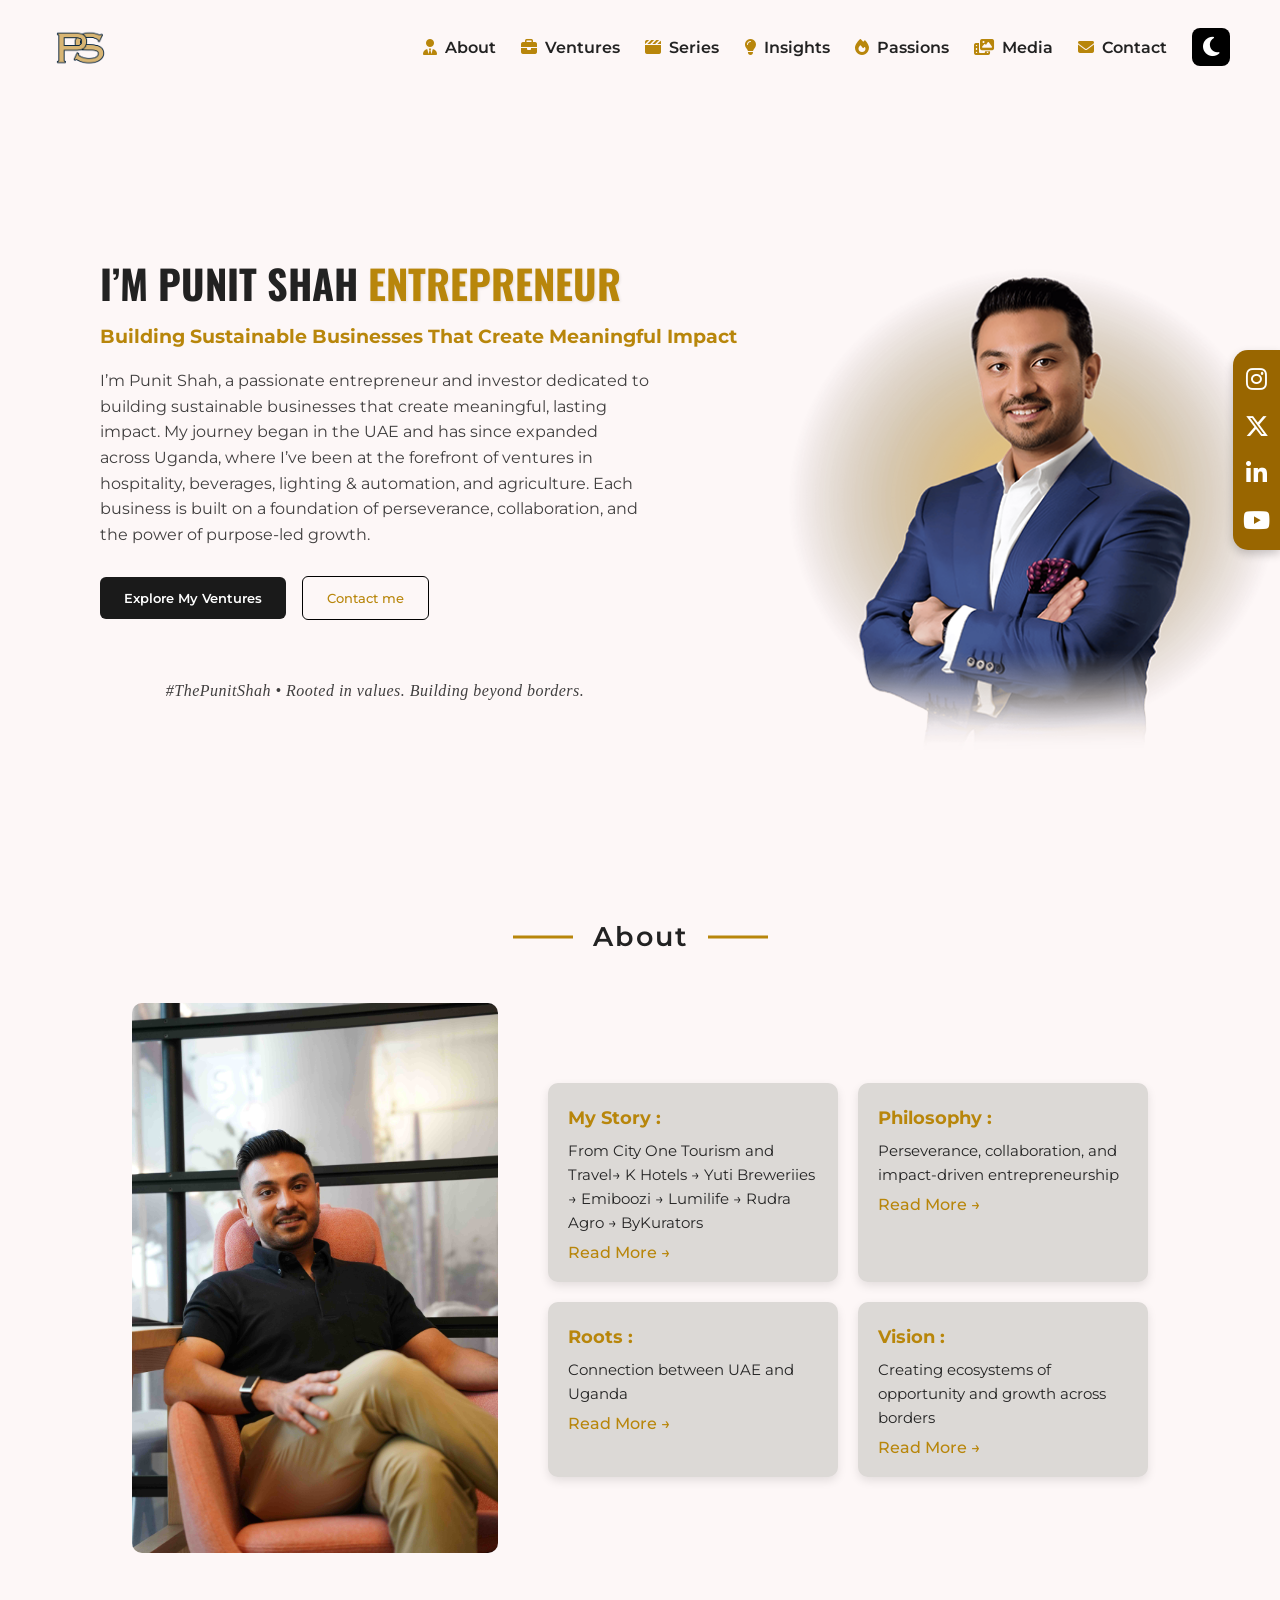
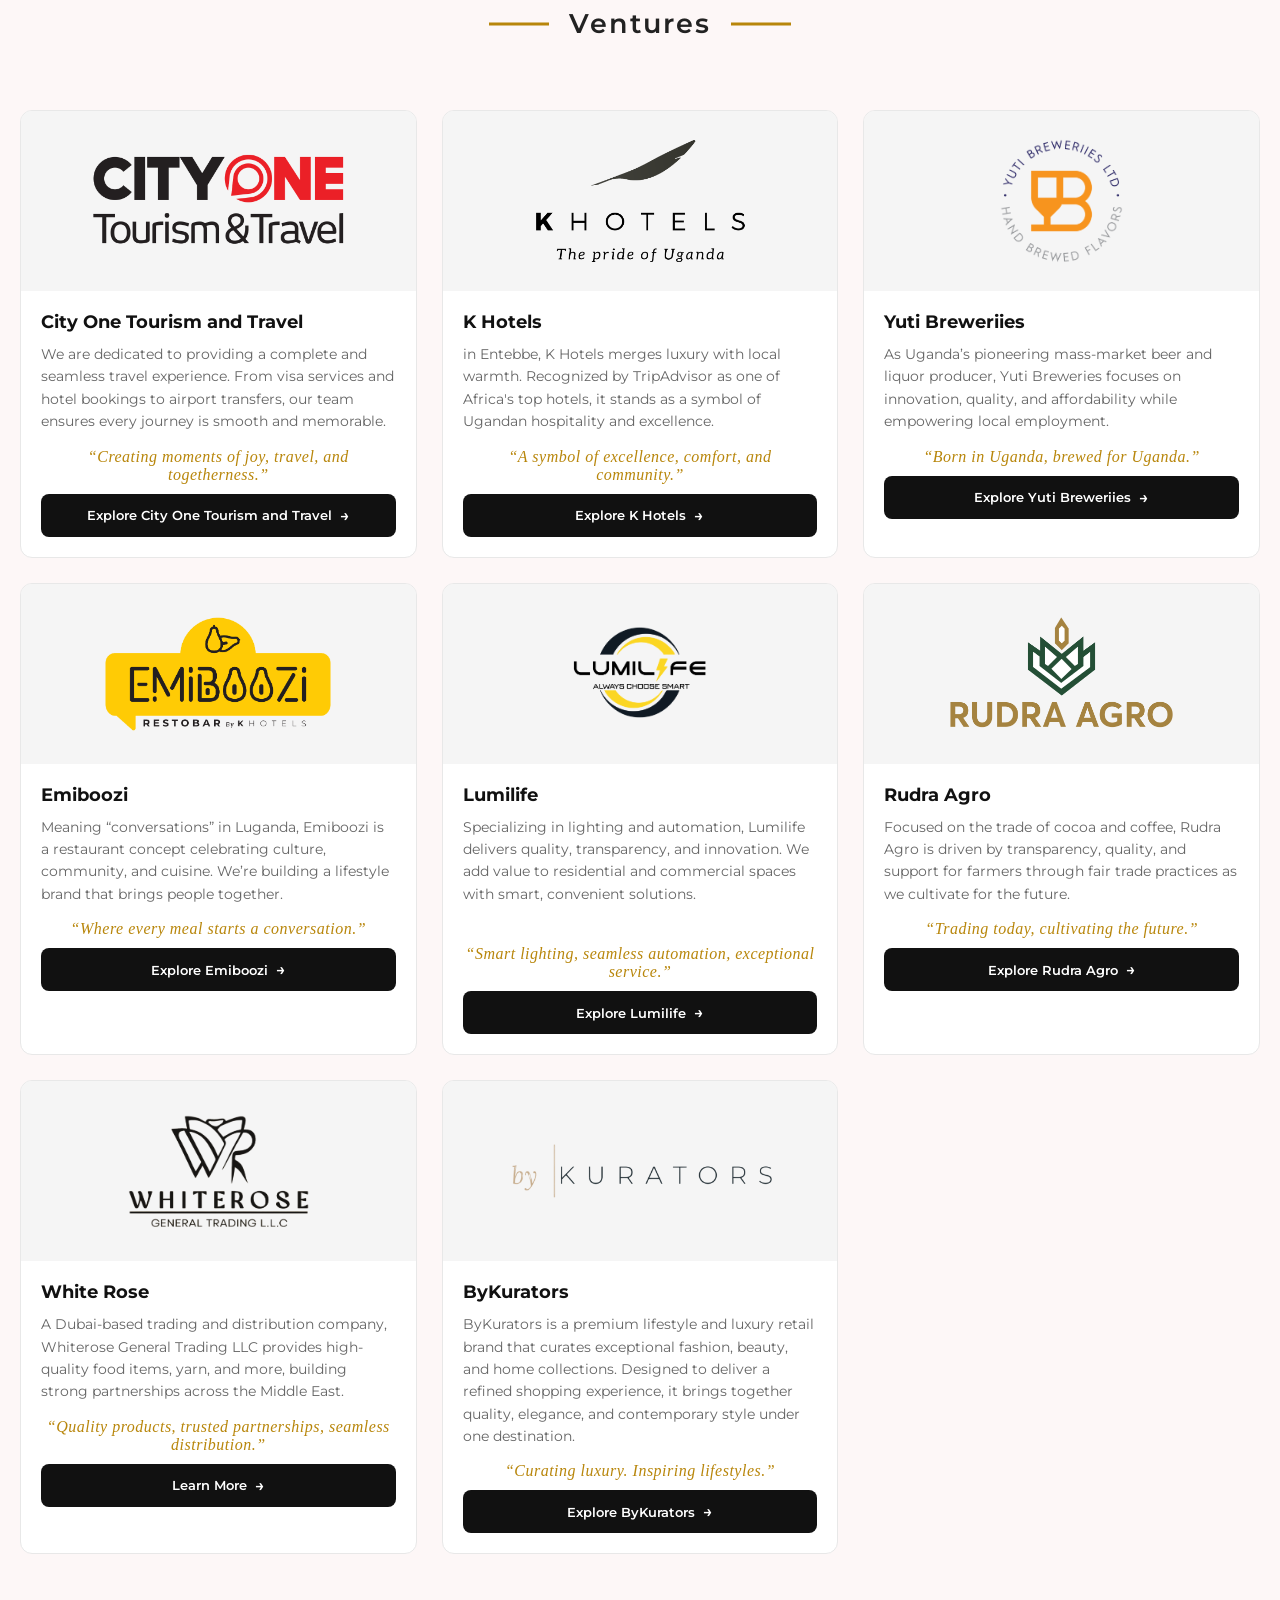
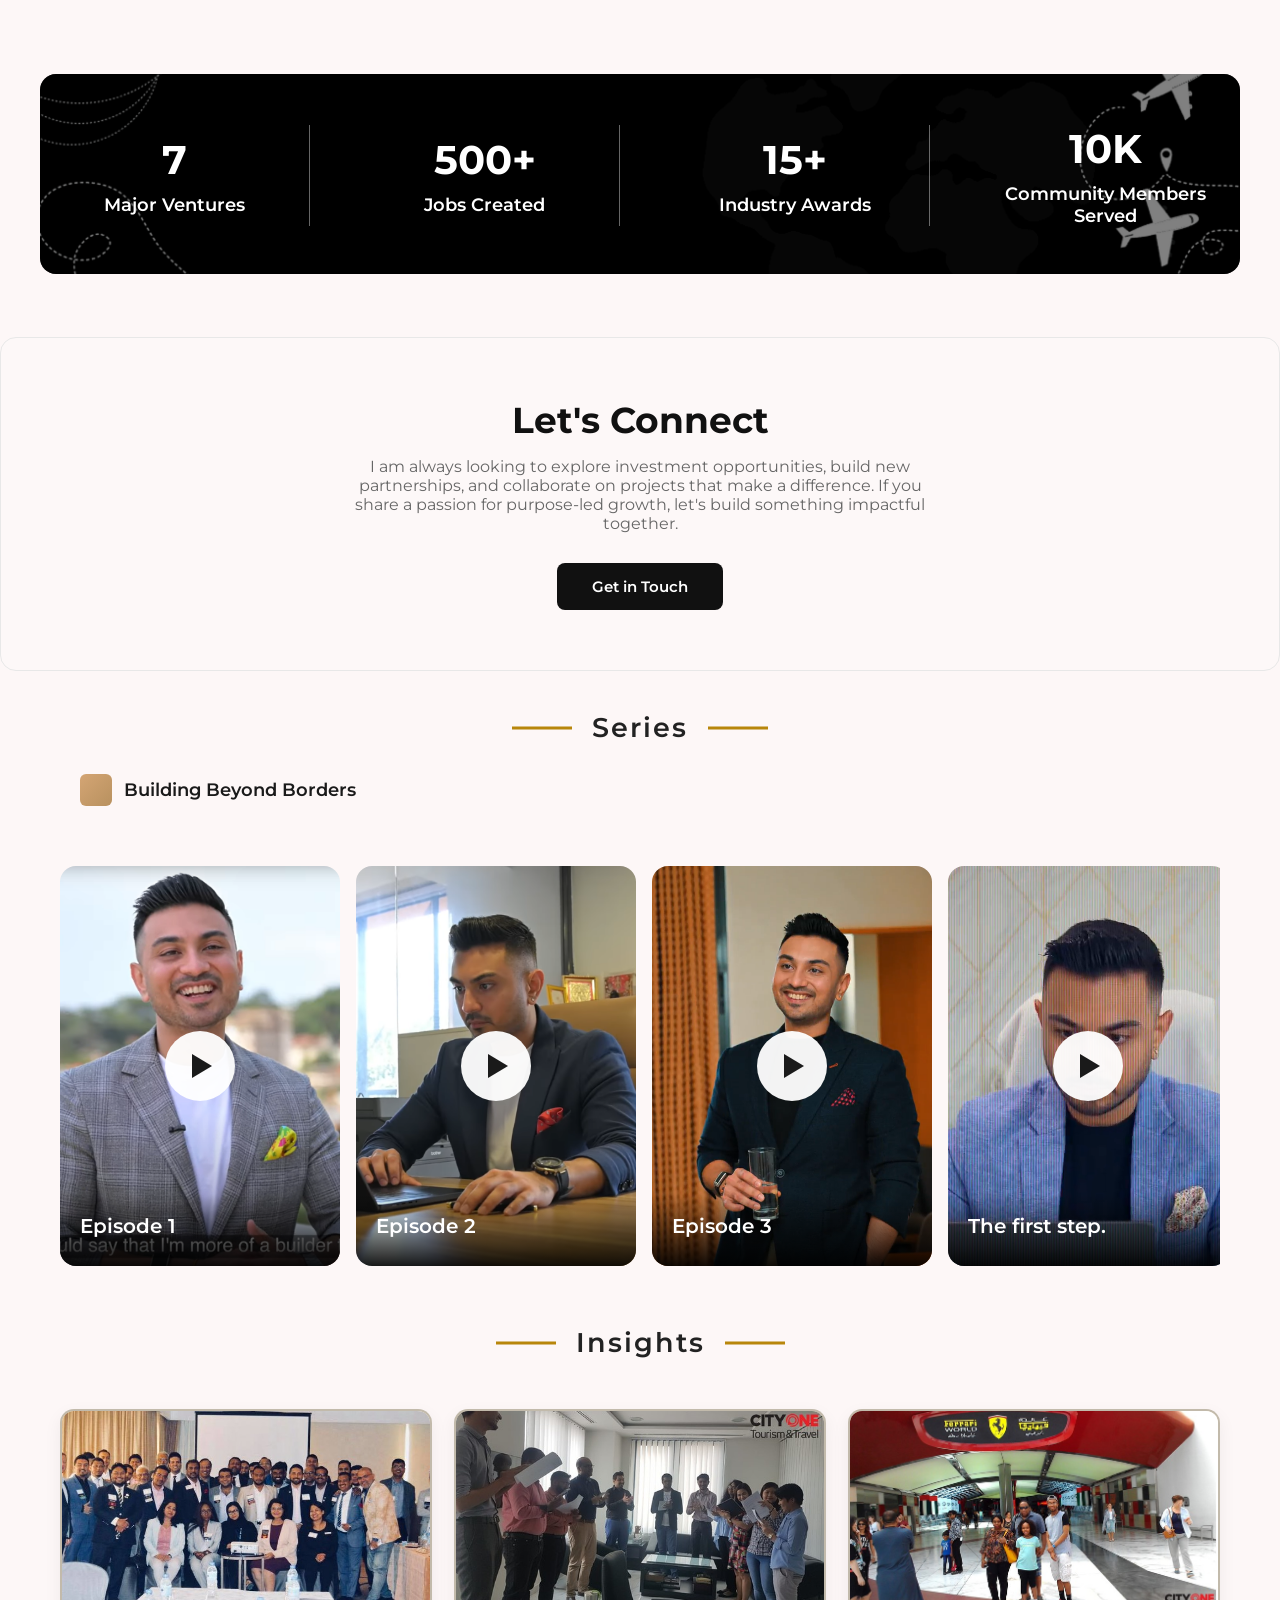
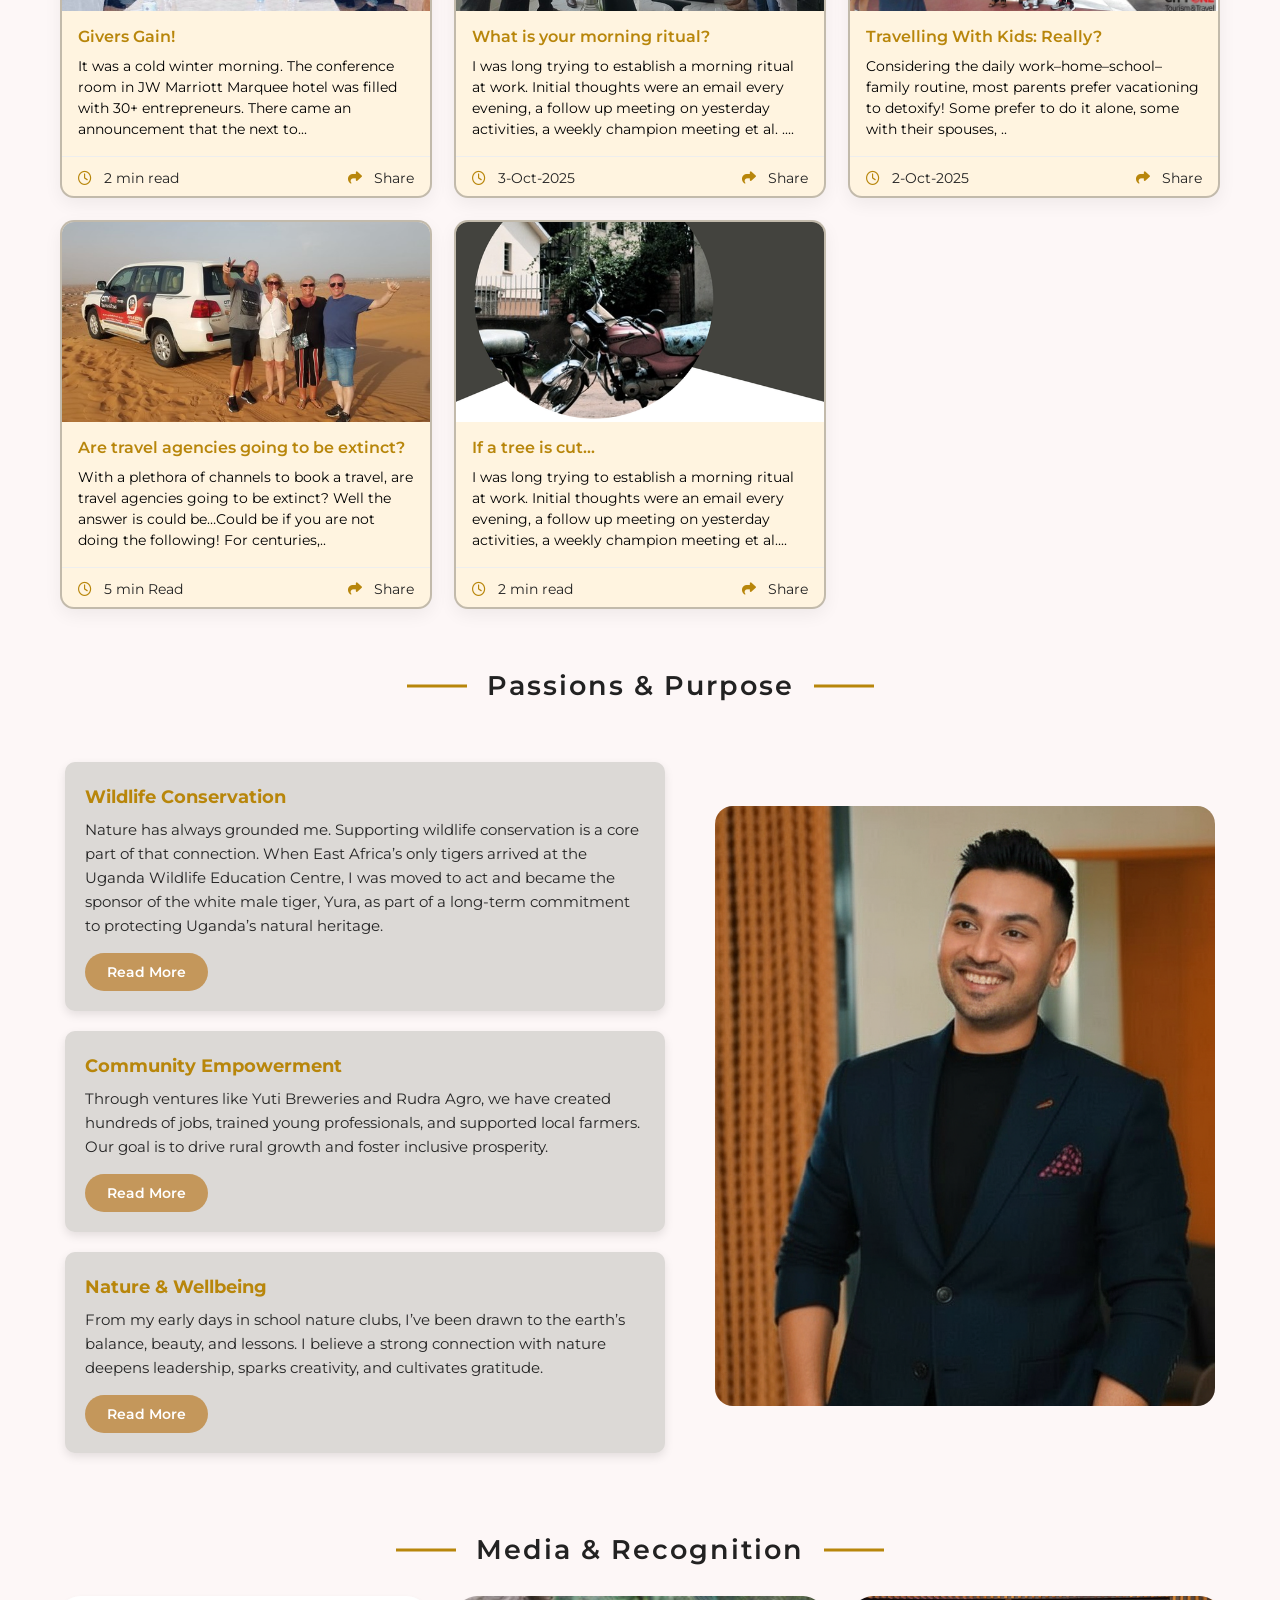
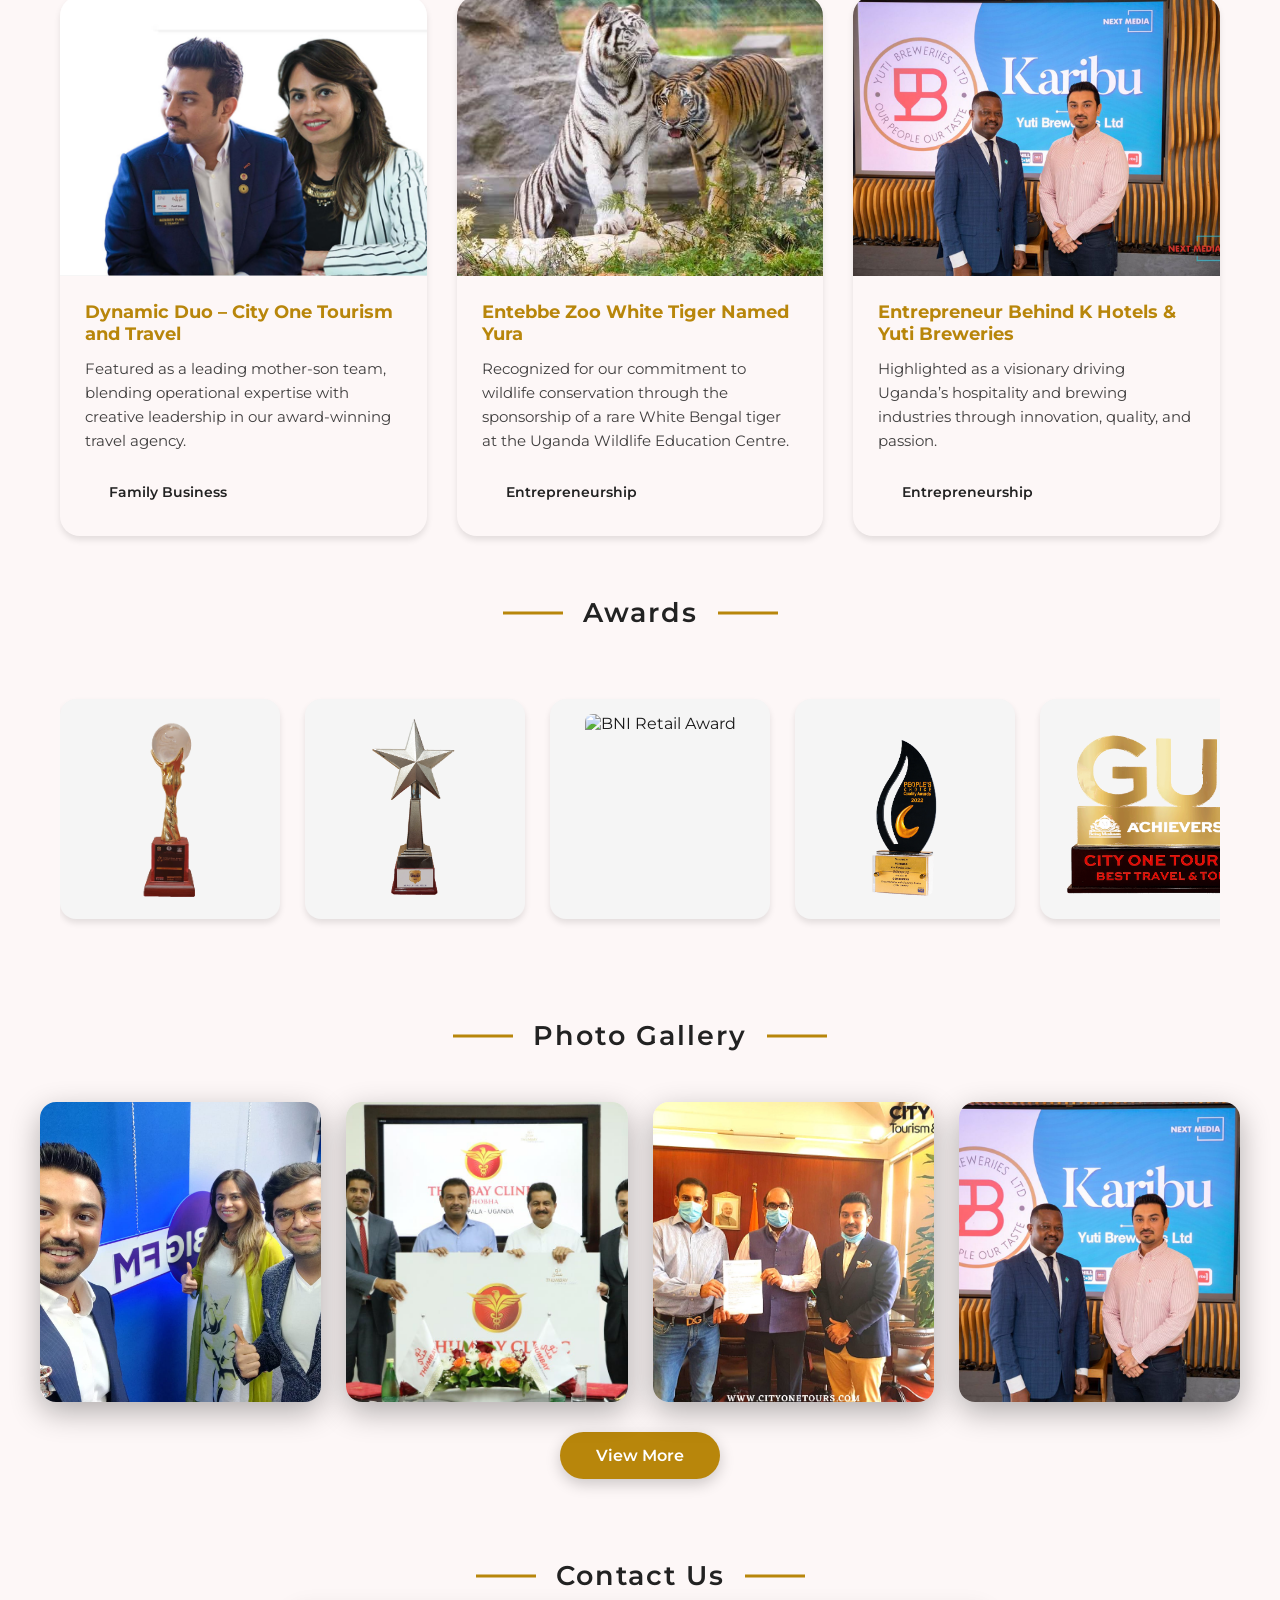
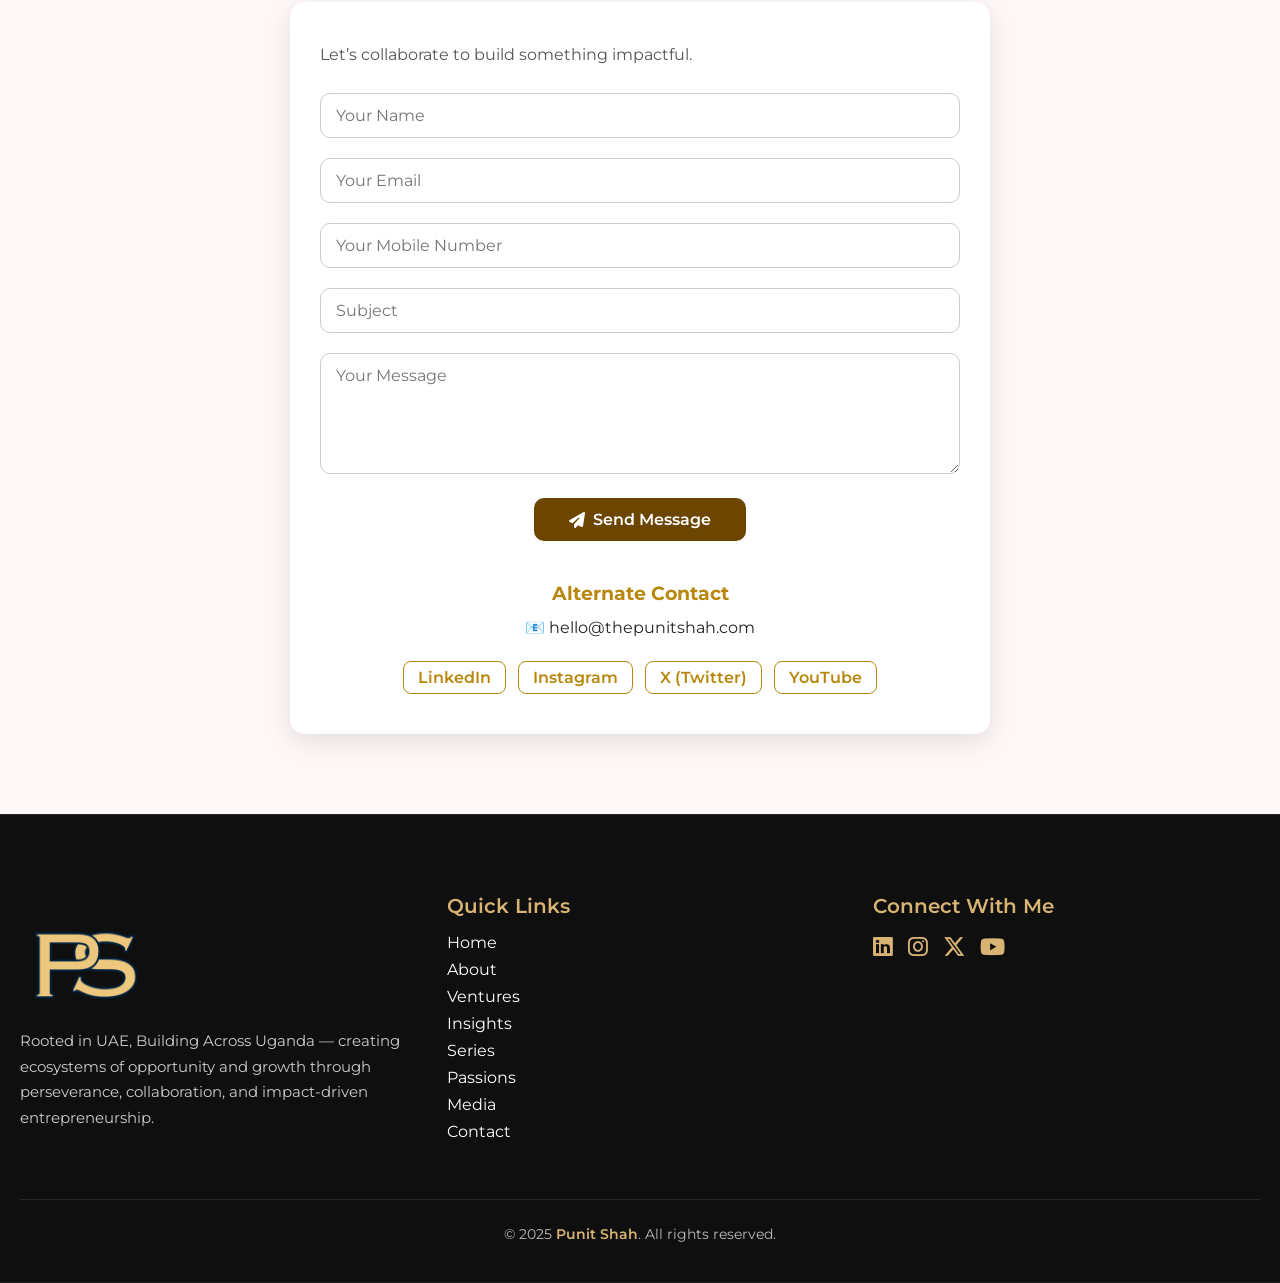
==== commit 47e019e5: "updated bykurators" ====
--- a/Punit shah.com/index.html
+++ b/Punit shah.com/index.html
@@ -46,7 +46,7 @@
     <meta property="og:url" content="https://www.thepunitshah.com/">
     <meta property="og:type" content="website">
     <meta property="og:image" content="https://www.thepunitshah.com/images/MD%20logo%20%20copy.png">
-    <meta name="msvalidate.01" content="D13FDD3E89BA69DC6FAE90C2A7E53284" />
+    <meta name="msvalidate.01" content="  " />
     <!-- Favicon -->
     <link rel="icon" type="image/png" sizes="32x32" href="images/FAv icon.png">
     <link rel="apple-touch-icon" href="images/FAv icon.png">
@@ -66,6 +66,8 @@
         gtag('js', new Date());
         gtag('config', 'G-PYVQHC3H6R');
     </script>
+    <meta name="msvalidate.01" content="D13FDD3E89BA69DC6FAE90C2A7E53284" />
+
 </head>
 
 <body>
@@ -153,7 +155,7 @@
                     <h3>My Story :</h3>
                     <!-- <p>From City One Tourism → K Hotels → Yuti Breweries → Emiboozi → Cocoa Farming</p> -->
                     <p>From City One Tourism and Travel→ K Hotels → Yuti Breweriies
-                        → Emiboozi → Lumilife → Rudra Agro</p>
+                        → Emiboozi → Lumilife → Rudra Agro → ByKurators </p>
                     <a href="about.html" class="read-more">Read More →</a>
 
                 </div>
@@ -443,6 +445,52 @@
                             More</div>
                     </div>
                 </div>
+
+                <!-- ByKurators -->
+<div class="venture-card-box hospitality-type">
+    <div class="venture-img-wrapper">
+        <img src="images/Group 1707478828.png" alt="ByKurators">
+        <!-- <div class="venture-tag-badge">Lifestyle</div>
+        <div class="venture-status-pill">✨ Premium Brand</div> -->
+    </div>
+
+    <div class="venture-info-section">
+        <h3 class="venture-name-title">ByKurators</h3>
+
+        <p class="venture-desc-text">
+            ByKurators is a premium lifestyle and luxury retail brand that curates
+            exceptional fashion, beauty, and home collections. Designed to deliver
+            a refined shopping experience, it brings together quality, elegance,
+            and contemporary style under one destination.
+        </p>
+
+        <p class="signature-quote">
+            “Curating luxury. Inspiring lifestyles.”
+        </p>
+
+        <!--
+        <div class="venture-features-row">
+            <div class="feature-item-row">
+                <div class="feature-icon-circle">🛍️</div>
+                <span>Luxury Lifestyle Collections</span>
+            </div>
+            <div class="feature-item-row">
+                <div class="feature-icon-circle">✨</div>
+                <span>Premium Curated Brands</span>
+            </div>
+            <div class="feature-item-row">
+                <div class="feature-icon-circle">🌍</div>
+                <span>Global Shopping Experience</span>
+            </div>
+        </div>
+        -->
+
+        <a href="https://bykurators.com/" class="venture-action-btn" target="_blank" rel="noopener"
+            onclick="event.stopPropagation()">
+            Explore ByKurators
+        </a>
+    </div>
+</div>
             </div>
     </section>
     <!-- Stats Section -->
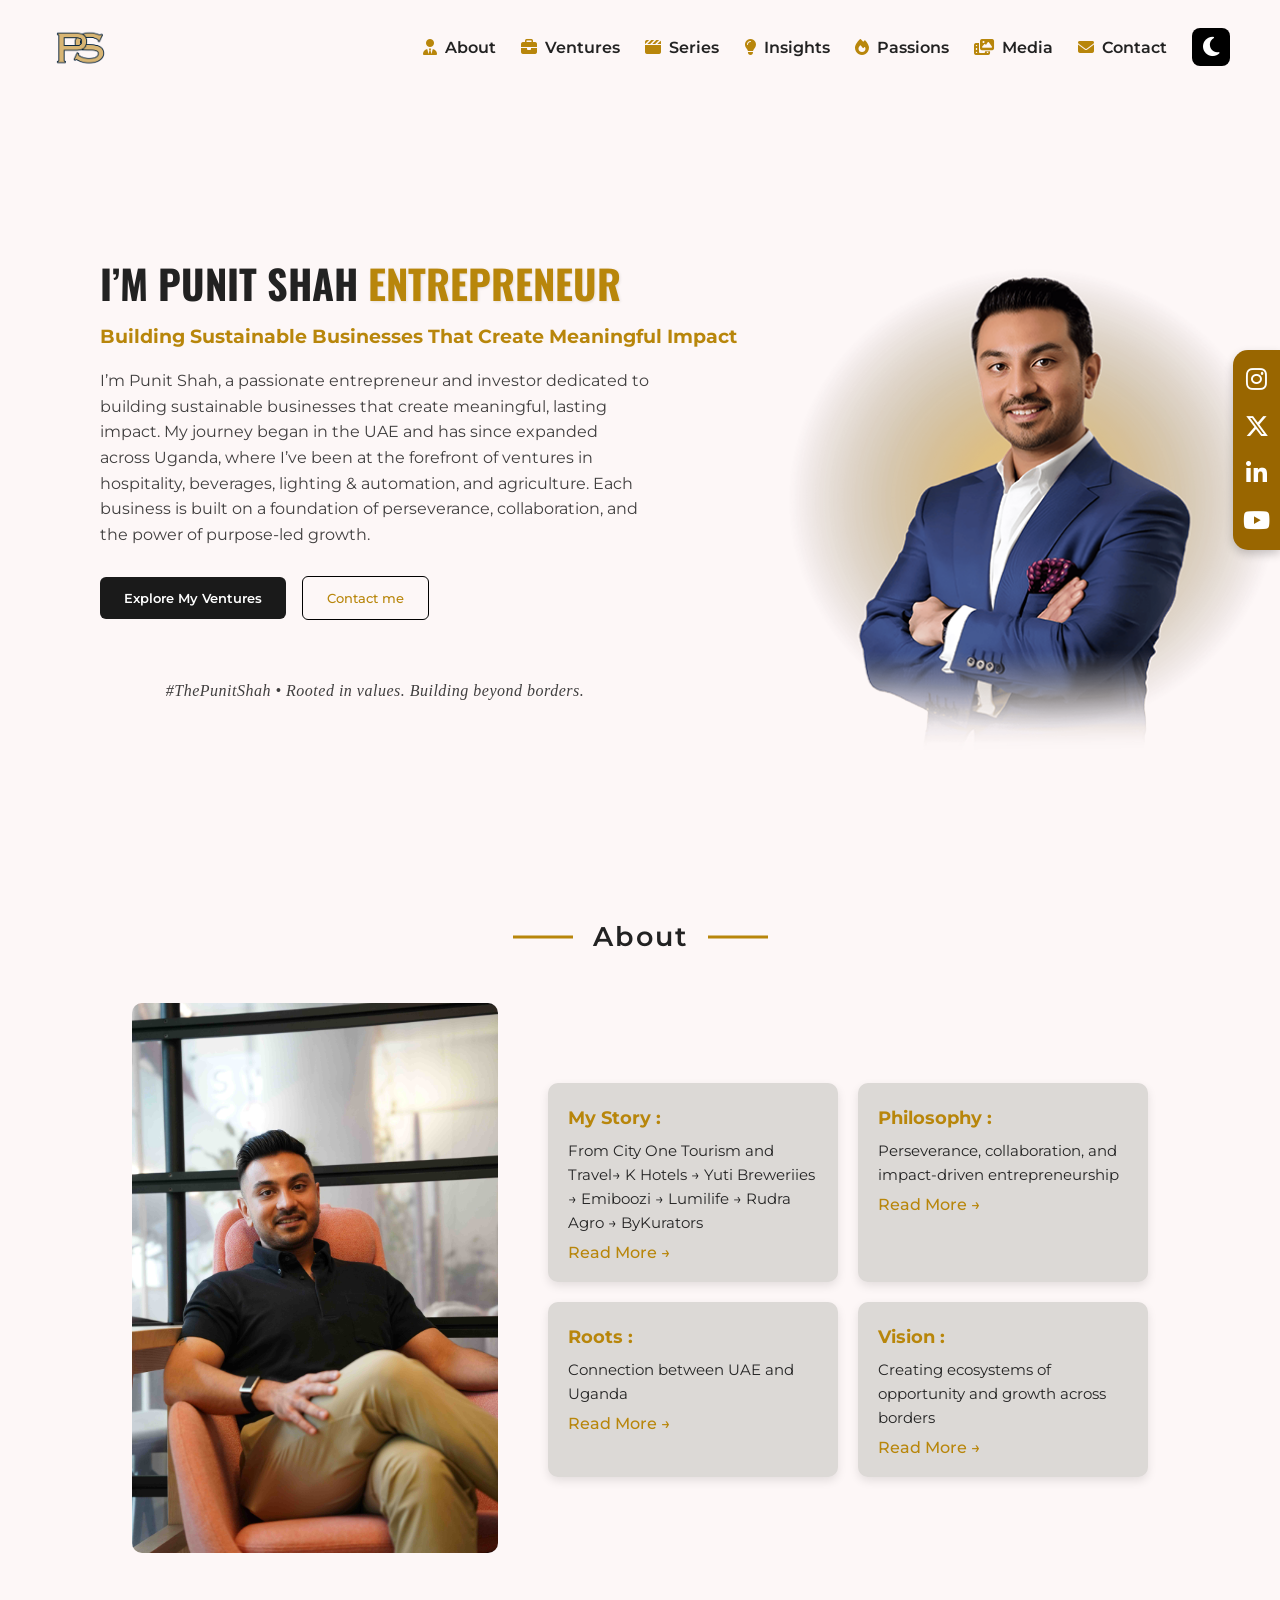
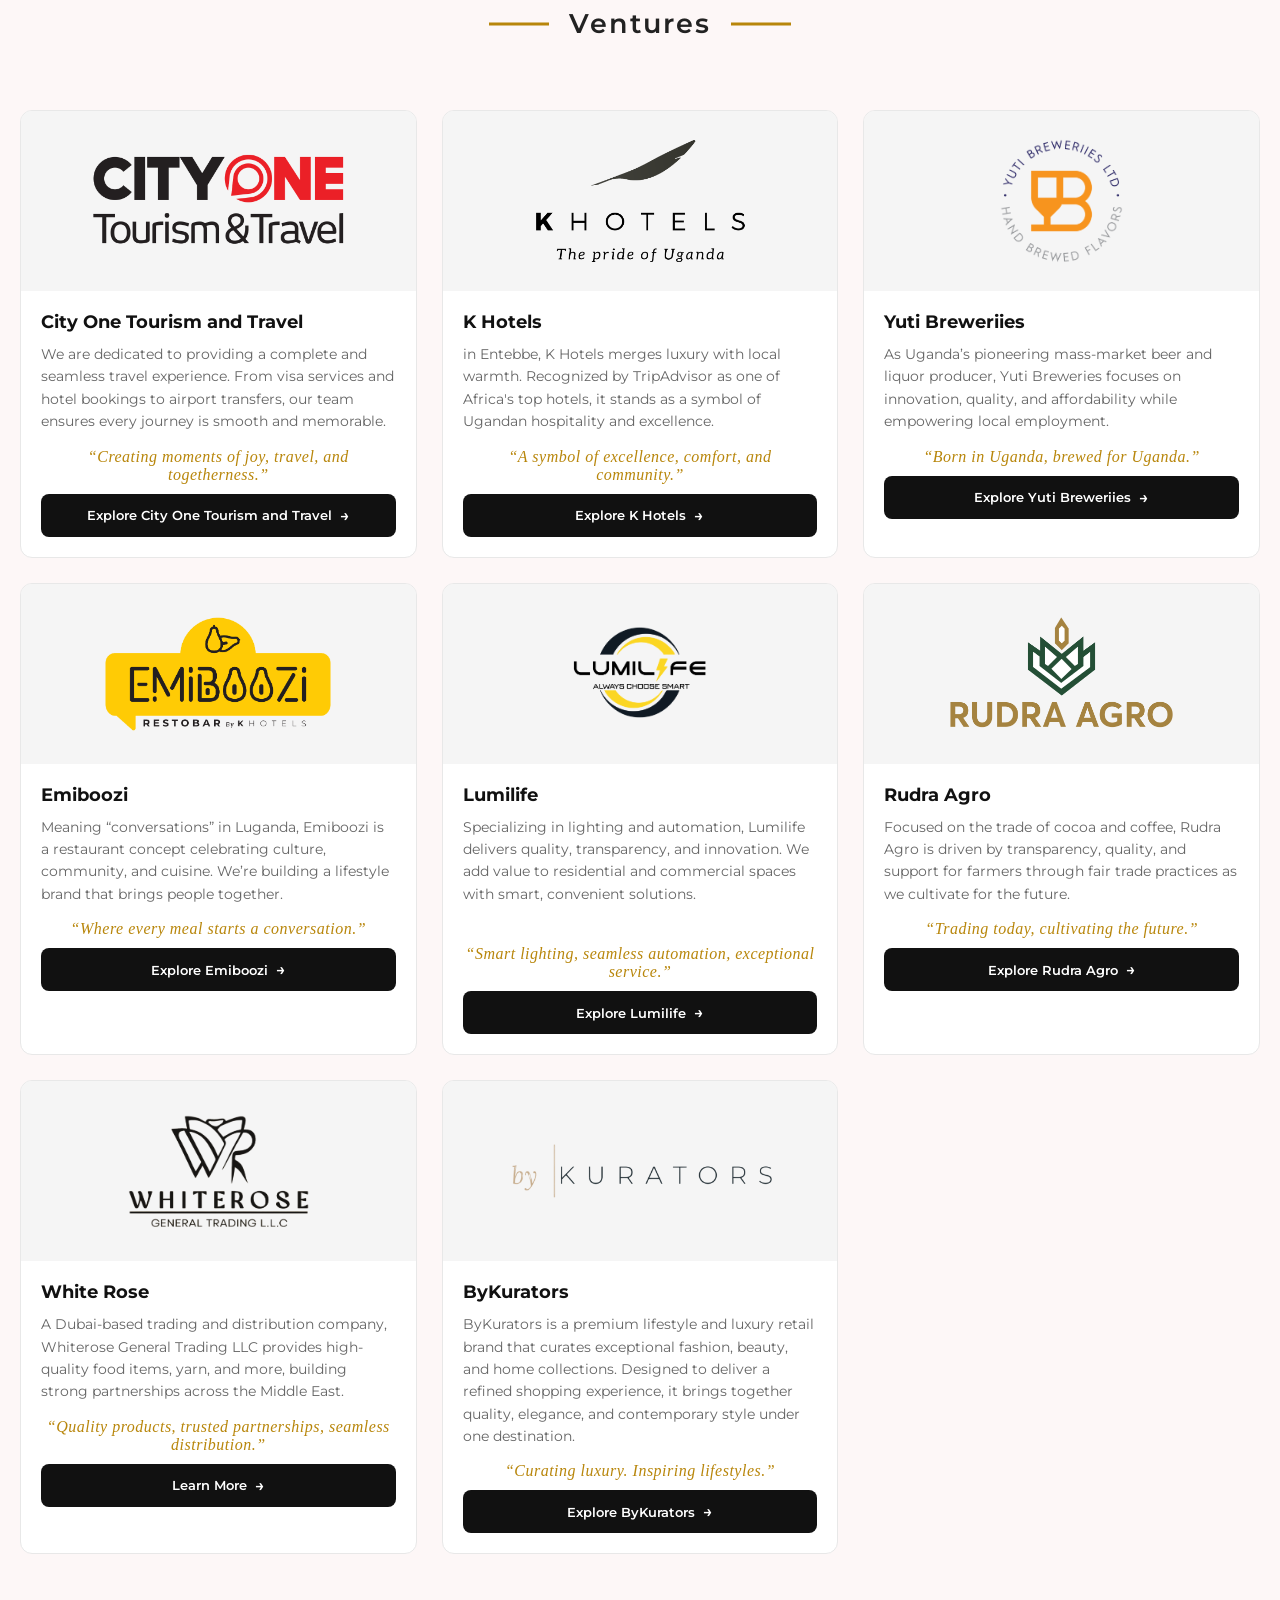
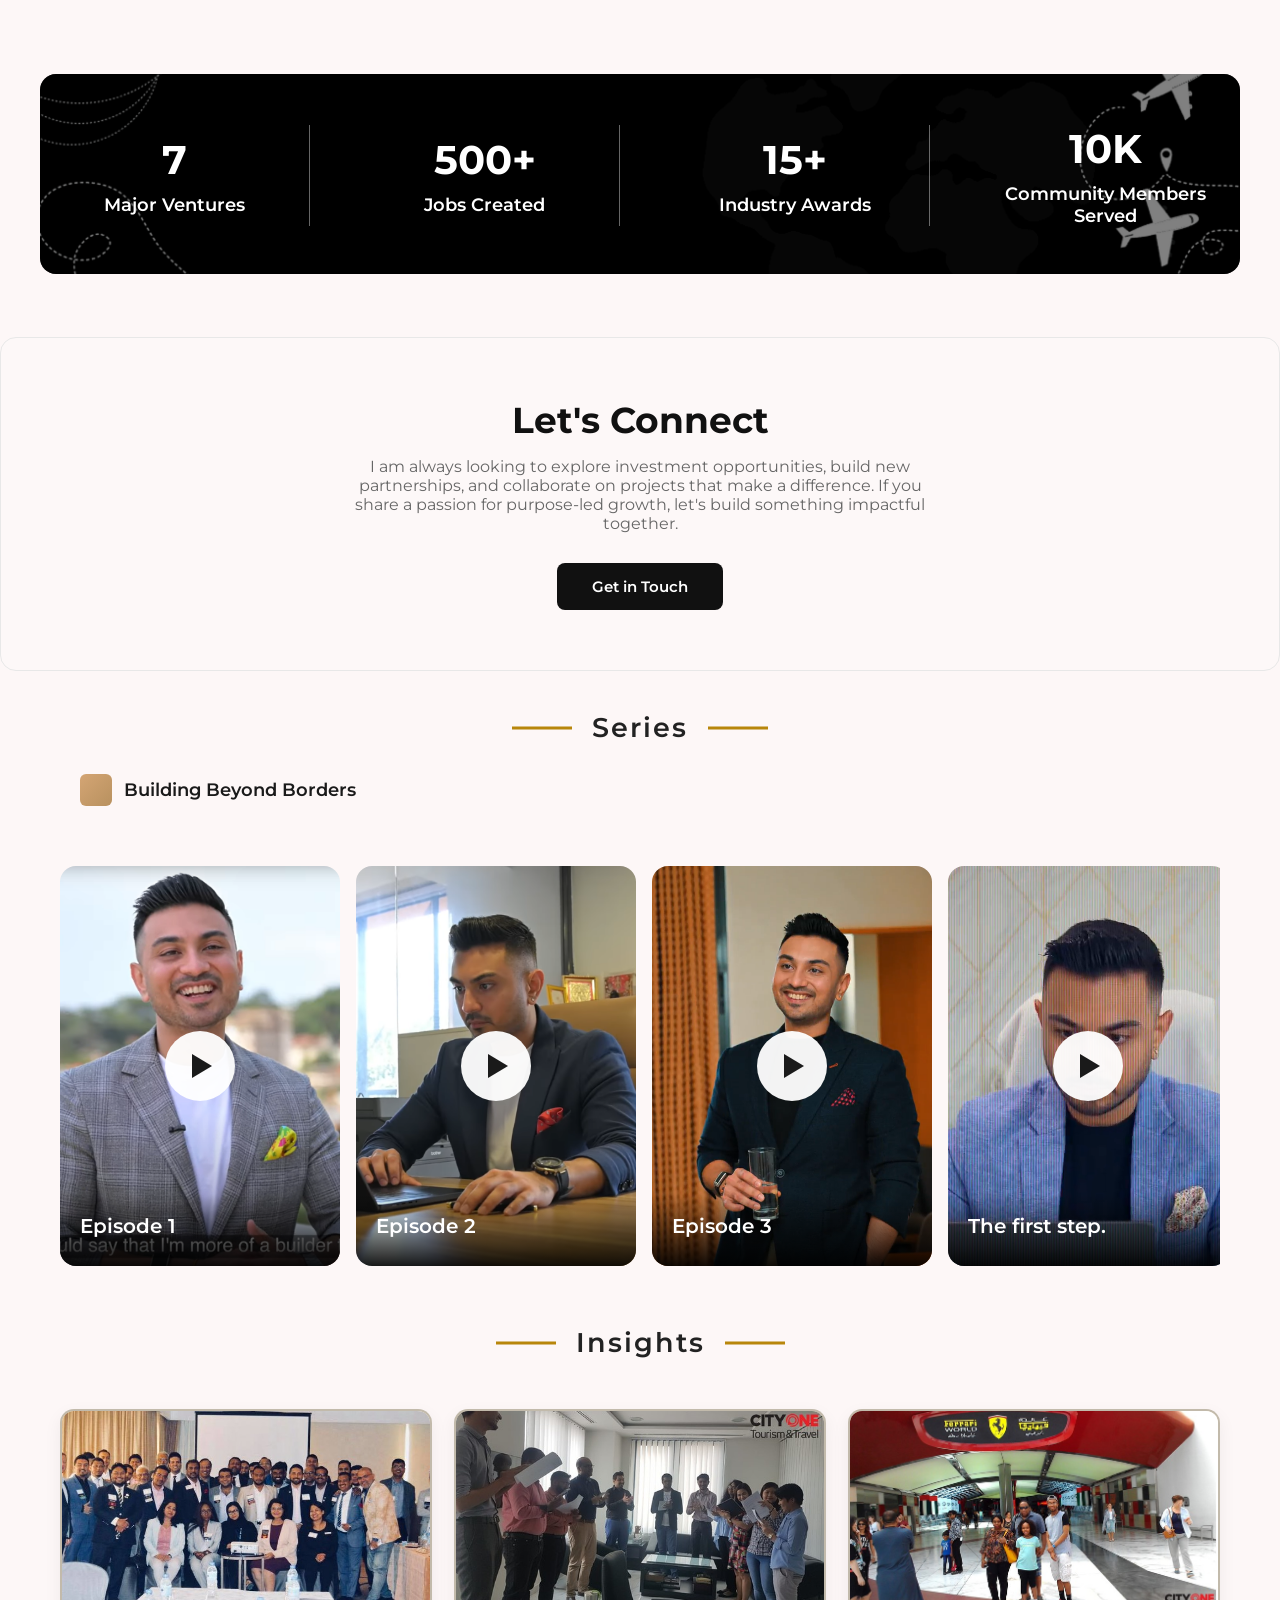
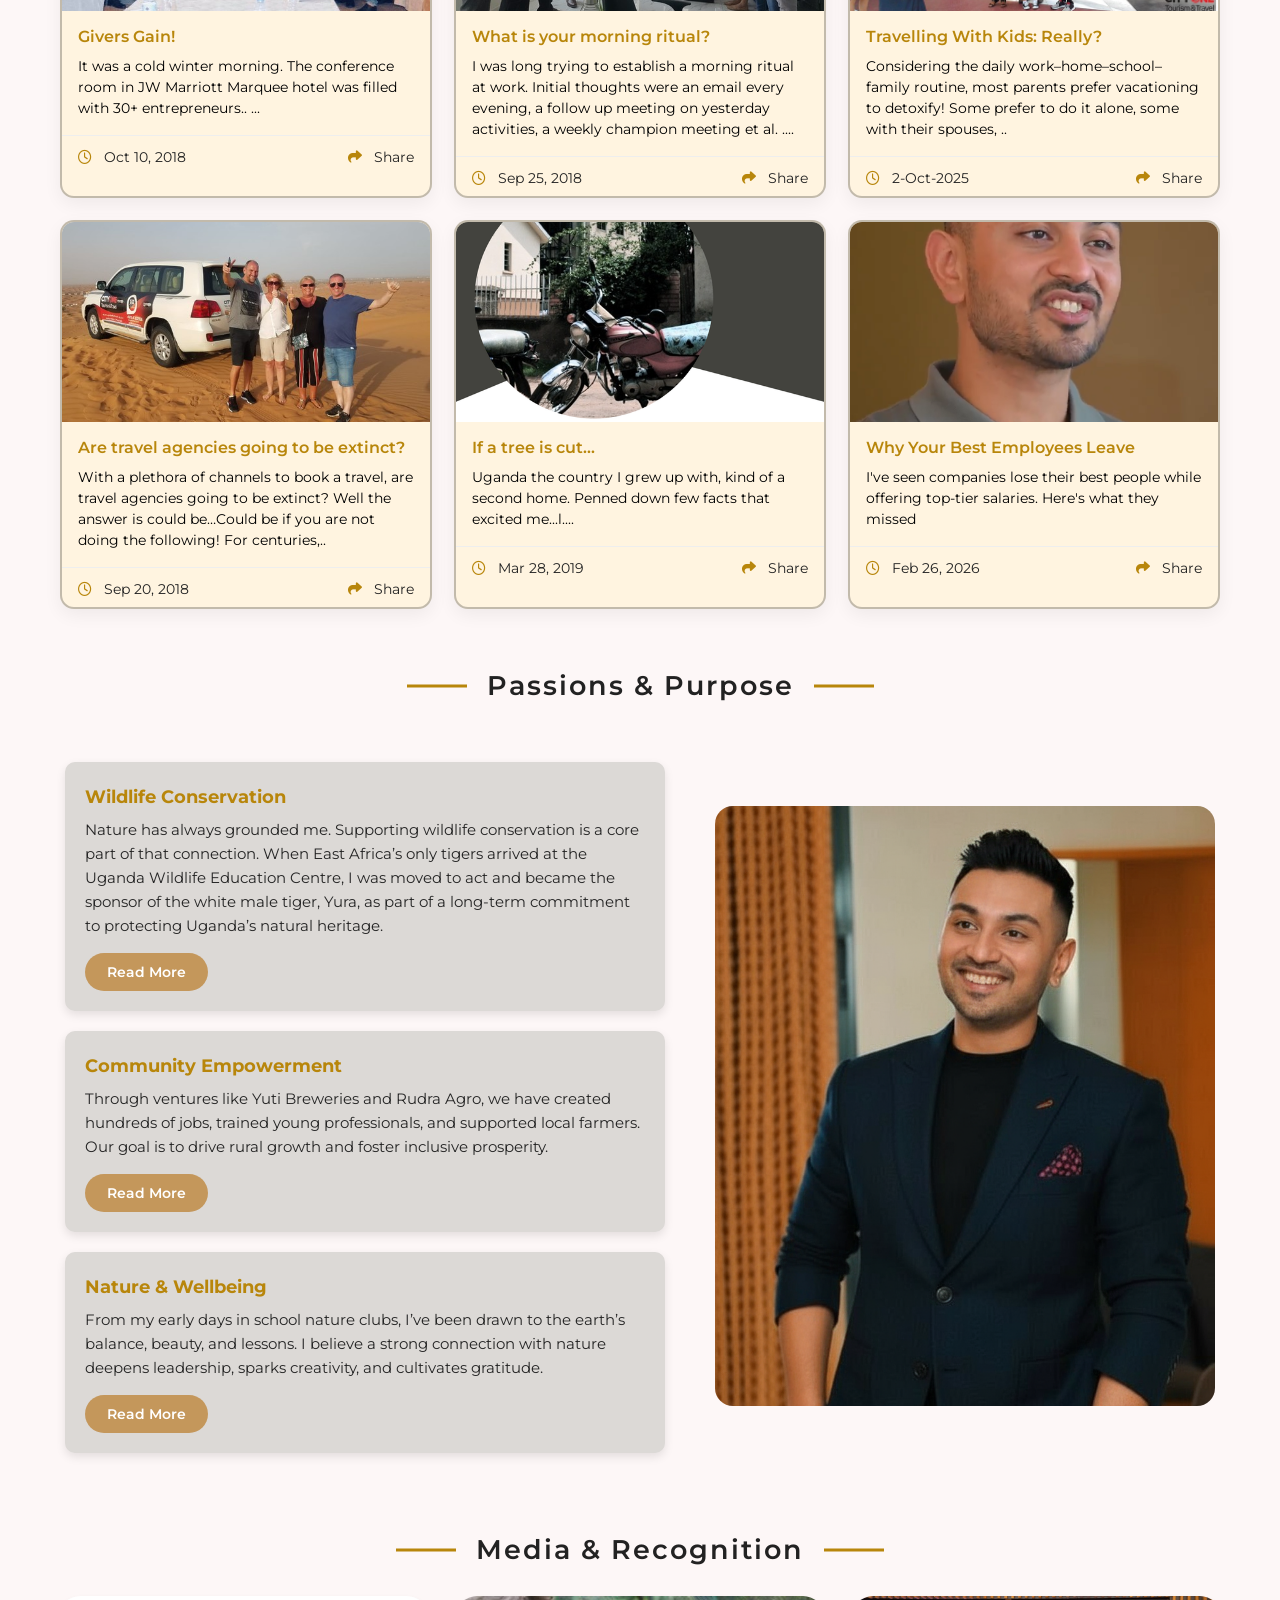
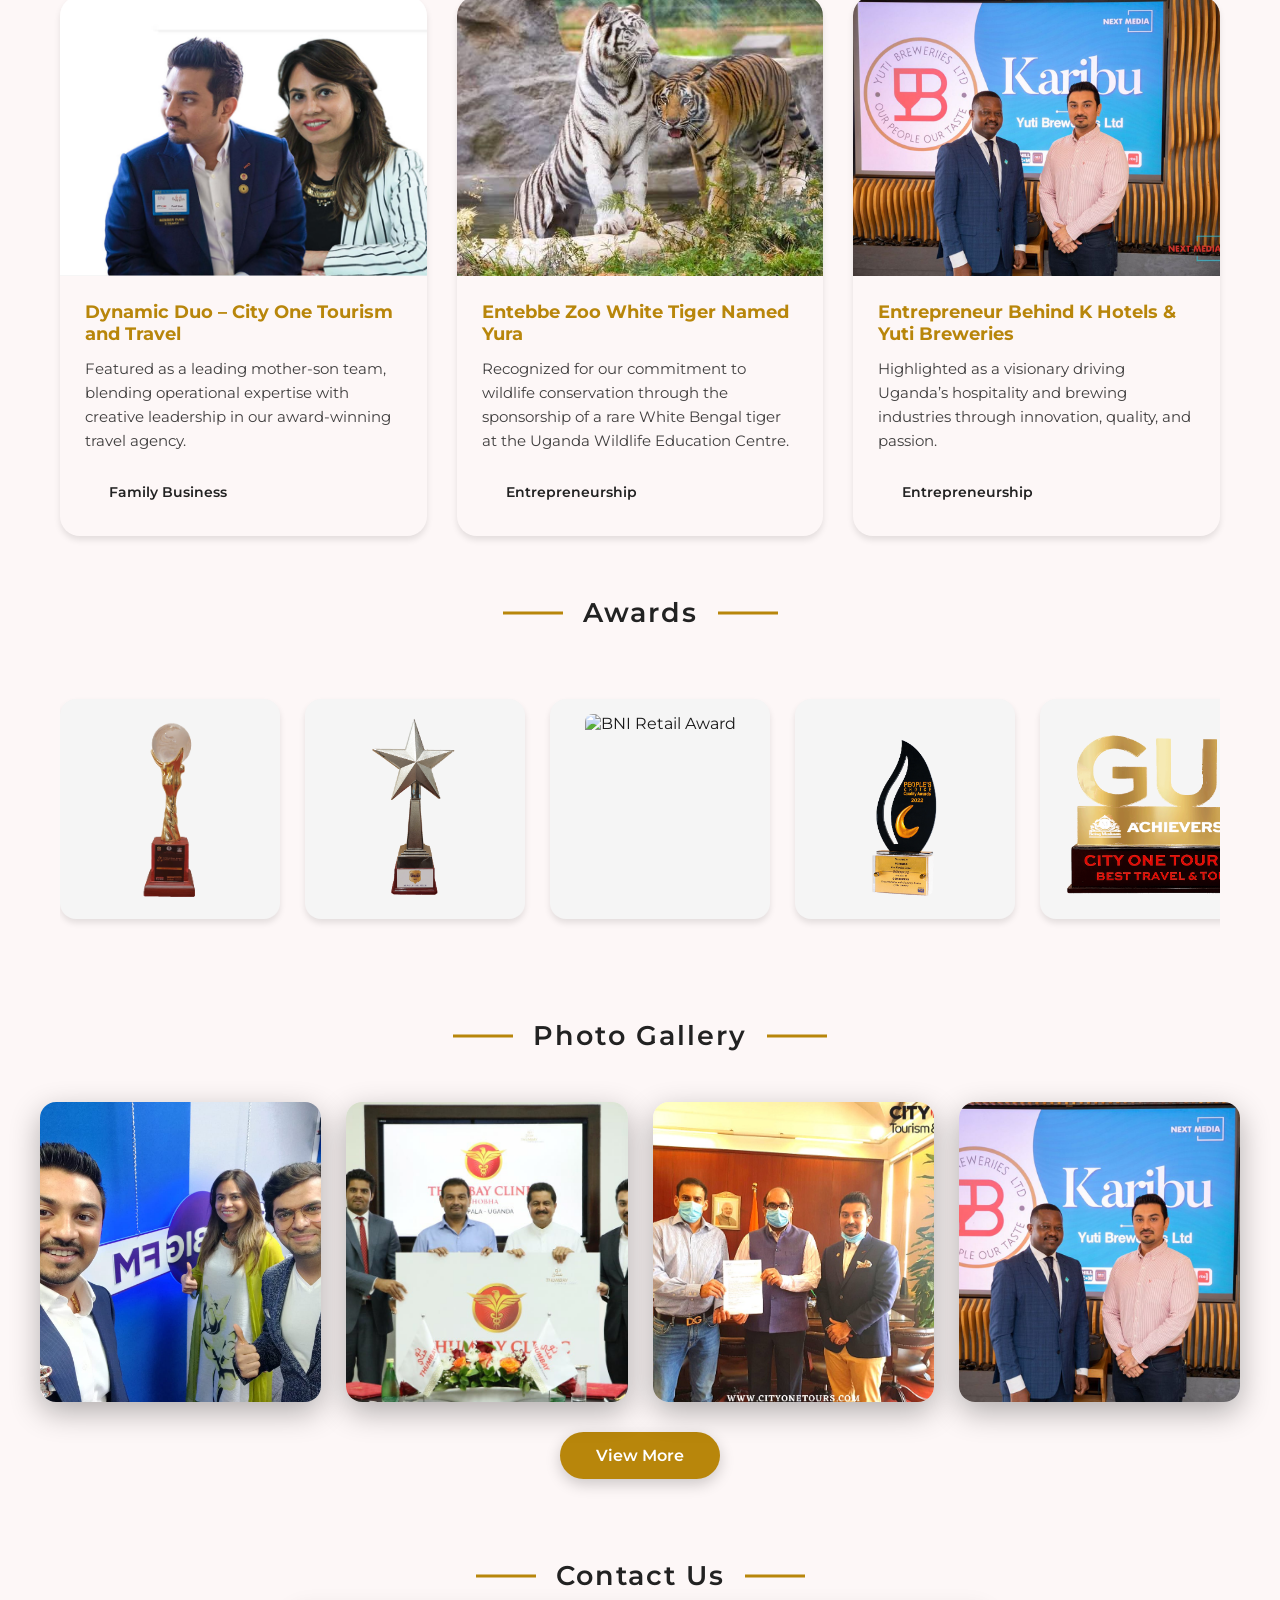
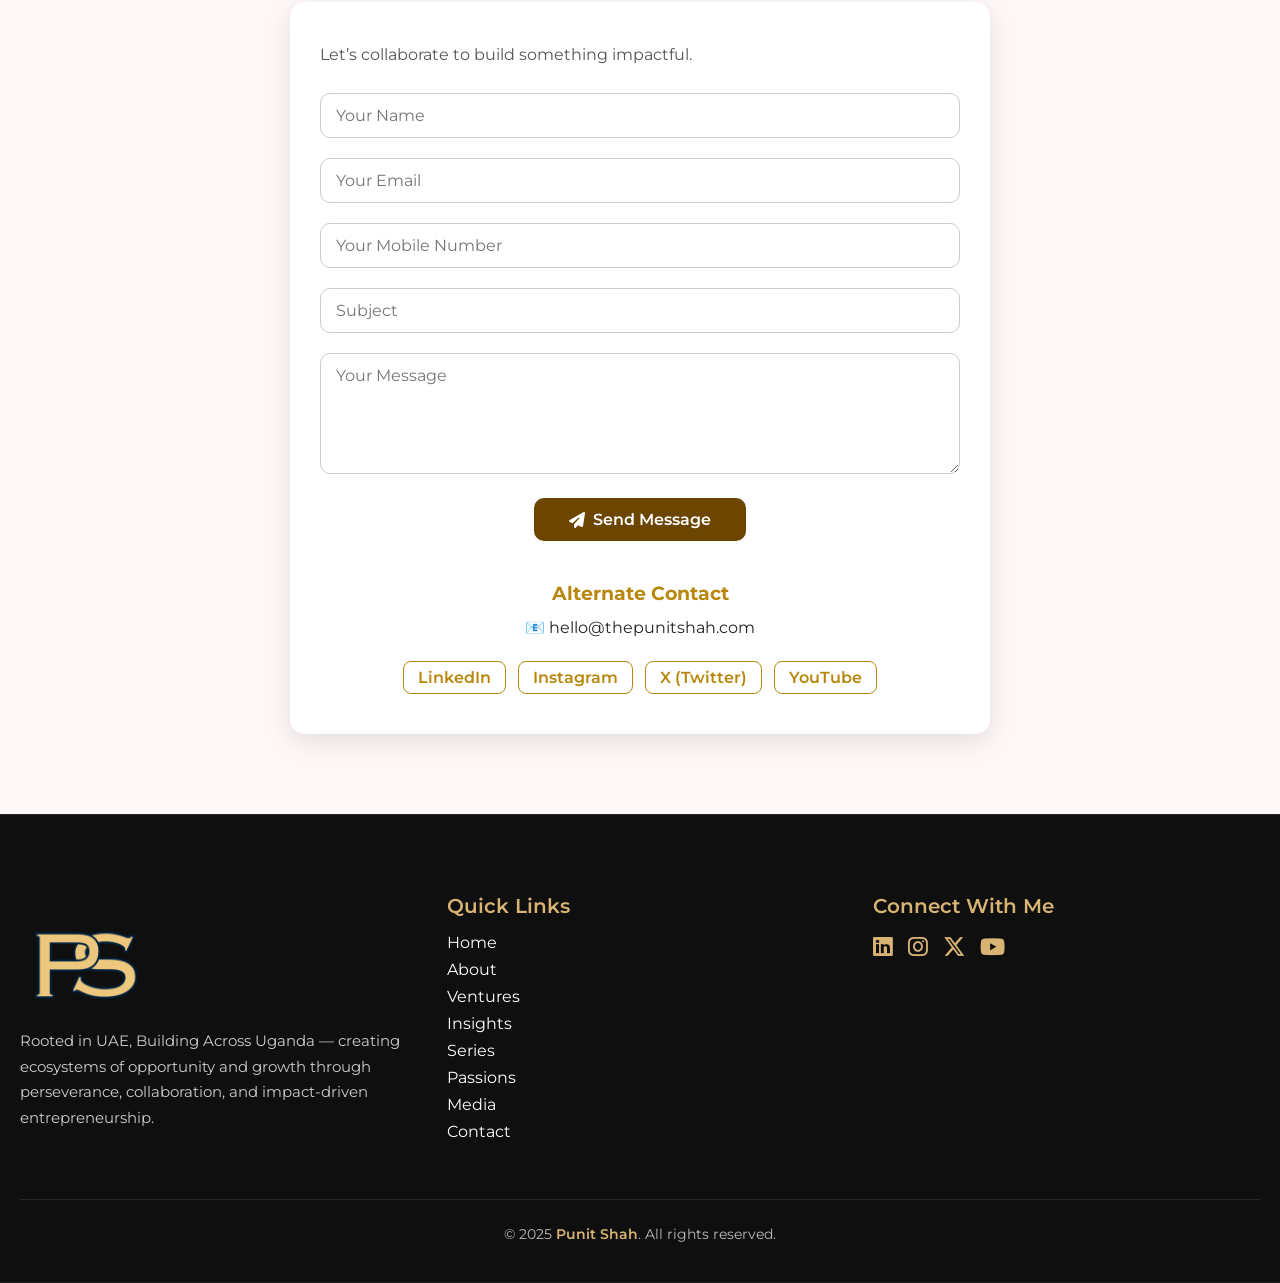
==== commit b5daede4: "updated new artical" ====
--- a/Punit shah.com/index.html
+++ b/Punit shah.com/index.html
@@ -447,28 +447,28 @@
                 </div>
 
                 <!-- ByKurators -->
-<div class="venture-card-box hospitality-type">
-    <div class="venture-img-wrapper">
-        <img src="images/Group 1707478828.png" alt="ByKurators">
-        <!-- <div class="venture-tag-badge">Lifestyle</div>
+                <div class="venture-card-box hospitality-type">
+                    <div class="venture-img-wrapper">
+                        <img src="images/Group 1707478828.png" alt="ByKurators">
+                        <!-- <div class="venture-tag-badge">Lifestyle</div>
         <div class="venture-status-pill">✨ Premium Brand</div> -->
-    </div>
-
-    <div class="venture-info-section">
-        <h3 class="venture-name-title">ByKurators</h3>
-
-        <p class="venture-desc-text">
-            ByKurators is a premium lifestyle and luxury retail brand that curates
-            exceptional fashion, beauty, and home collections. Designed to deliver
-            a refined shopping experience, it brings together quality, elegance,
-            and contemporary style under one destination.
-        </p>
-
-        <p class="signature-quote">
-            “Curating luxury. Inspiring lifestyles.”
-        </p>
-
-        <!--
+                    </div>
+
+                    <div class="venture-info-section">
+                        <h3 class="venture-name-title">ByKurators</h3>
+
+                        <p class="venture-desc-text">
+                            ByKurators is a premium lifestyle and luxury retail brand that curates
+                            exceptional fashion, beauty, and home collections. Designed to deliver
+                            a refined shopping experience, it brings together quality, elegance,
+                            and contemporary style under one destination.
+                        </p>
+
+                        <p class="signature-quote">
+                            “Curating luxury. Inspiring lifestyles.”
+                        </p>
+
+                        <!--
         <div class="venture-features-row">
             <div class="feature-item-row">
                 <div class="feature-icon-circle">🛍️</div>
@@ -485,12 +485,12 @@
         </div>
         -->
 
-        <a href="https://bykurators.com/" class="venture-action-btn" target="_blank" rel="noopener"
-            onclick="event.stopPropagation()">
-            Explore ByKurators
-        </a>
-    </div>
-</div>
+                        <a href="https://bykurators.com/" class="venture-action-btn" target="_blank" rel="noopener"
+                            onclick="event.stopPropagation()">
+                            Explore ByKurators
+                        </a>
+                    </div>
+                </div>
             </div>
     </section>
     <!-- Stats Section -->
@@ -731,11 +731,11 @@
                         <!-- <span class="category">Leadership & Vision</span> -->
                         <h3>Givers Gain!</h3>
                         <p class="Insights-p">It was a cold winter morning. The conference room in JW Marriott Marquee
-                            hotel was filled with 30+ entrepreneurs. There came an announcement that the next to...
+                            hotel was filled with 30+ entrepreneurs.. ...
                         </p>
                     </div>
                     <div class="insight-footer">
-                        <div class="left"><i class="fa-regular fa-clock"></i><span>2 min read </span></div>
+                        <div class="left"><i class="fa-regular fa-clock"></i><span>Oct 10, 2018</span></div>
                         <div class="right" onclick="copyLink()">
                             <i class="fa-solid fa-share"></i><span>Share</span>
                         </div>
@@ -755,7 +755,7 @@
                             meeting et al. ....</p>
                     </div>
                     <div class="insight-footer">
-                        <div class="left"><i class="fa-regular fa-clock"></i><span>3-Oct-2025</span></div>
+                        <div class="left"><i class="fa-regular fa-clock"></i><span>Sep 25, 2018</span></div>
                         <div class="right" onclick="copyLink()">
                             <i class="fa-solid fa-share"></i><span>Share</span>
                         </div>
@@ -774,10 +774,9 @@
                     </div>
                     <div class="insight-footer">
                         <div class="left"><i class="fa-regular fa-clock"></i><span>2-Oct-2025</span></div>
-                        <div class="right" onclick="copyLink()">
+<div class="right" onclick="copyLink()">
                             <i class="fa-solid fa-share"></i><span>Share</span>
-                        </div>
-                    </div>
+                        </div>                    </div>
                 </article>
 
                 <article class="insight-card" data-category="Sustainability & Impact"
@@ -792,8 +791,8 @@
                             For centuries,..</p>
                     </div>
                     <div class="insight-footer">
-                        <div class="left"><i class="fa-regular fa-clock"></i><span>5 min Read</span></div>
-                        <div class="right" onclick="copyLink()">
+                        <div class="left"><i class="fa-regular fa-clock"></i><span>Sep 20, 2018</span></div>
+                      <div class="right" onclick="copyLink()">
                             <i class="fa-solid fa-share"></i><span>Share</span>
                         </div>
                     </div>
@@ -804,28 +803,32 @@
                     <div class="insight-content">
                         <!-- <span class="category">Entrepreneurship Mindset</span> -->
                         <h3>If a tree is cut...</h3>
-                        <p class="Insights-p">I was long trying to establish a morning ritual at work. Initial thoughts
-                            were an email every evening, a follow up meeting on yesterday activities, a weekly champion
-                            meeting et al....
+                        <p class="Insights-p">Uganda the country I grew up with, kind of a second home. Penned down few
+                            facts that excited me...l....
                         </p>
                     </div>
                     <div class="insight-footer">
-                        <div class="left"><i class="fa-regular fa-clock"></i><span>2 min read </span></div>
-                        <div class="right"><i class="fa-solid fa-share"></i><span>Share</span></div>
+                        <div class="left"><i class="fa-regular fa-clock"></i><span>Mar 28, 2019</span></div>
+                        <div class="right" onclick="copyLink()">
+                            <i class="fa-solid fa-share"></i><span>Share</span>
+                        </div>
                     </div>
                 </article>
-                <!-- <article class="insight-card" data-category="Personal Reflections">
-                    <div class="insight-img"><img src="https://picsum.photos/id/1035/800/500" alt="reflections"></div>
+                <article class="insight-card" data-category="Entrepreneurship Mindset"
+                    onclick="window.location.href='article-six.html'">
+                    <div class="insight-img"><img src="images/Screenshot 2026-08-07 175946.png" alt="reflections"></div>
                     <div class="insight-content">
-                        <span class="category">Personal Reflections</span>
-                        <h3>Lessons From The Road</h3>
-                        <p class="Insights-p">Personal notes on leadership, humility and learning through doing.</p>
+                        <!-- <span class="category">Personal Reflections</span> -->
+                        <h3>Why Your Best Employees Leave</h3>
+                        <p class="Insights-p">I've seen companies lose their best people while offering top-tier salaries. Here's what they missed</p>
                     </div>
                     <div class="insight-footer">
-                        <div class="left"><i class="fa-regular fa-clock"></i><span>4 min Read</span></div>
-                        <div class="right"><i class="fa-solid fa-share"></i><span>Share</span></div>
-                    </div>
-                </article> -->
+                        <div class="left"><i class="fa-regular fa-clock"></i><span>Feb 26, 2026</span></div>
+                        <div class="right" onclick="copyLink()">
+                            <i class="fa-solid fa-share"></i><span>Share</span>
+                        </div>
+                    </div>
+                </article>
             </div>
         </div>
     </section>
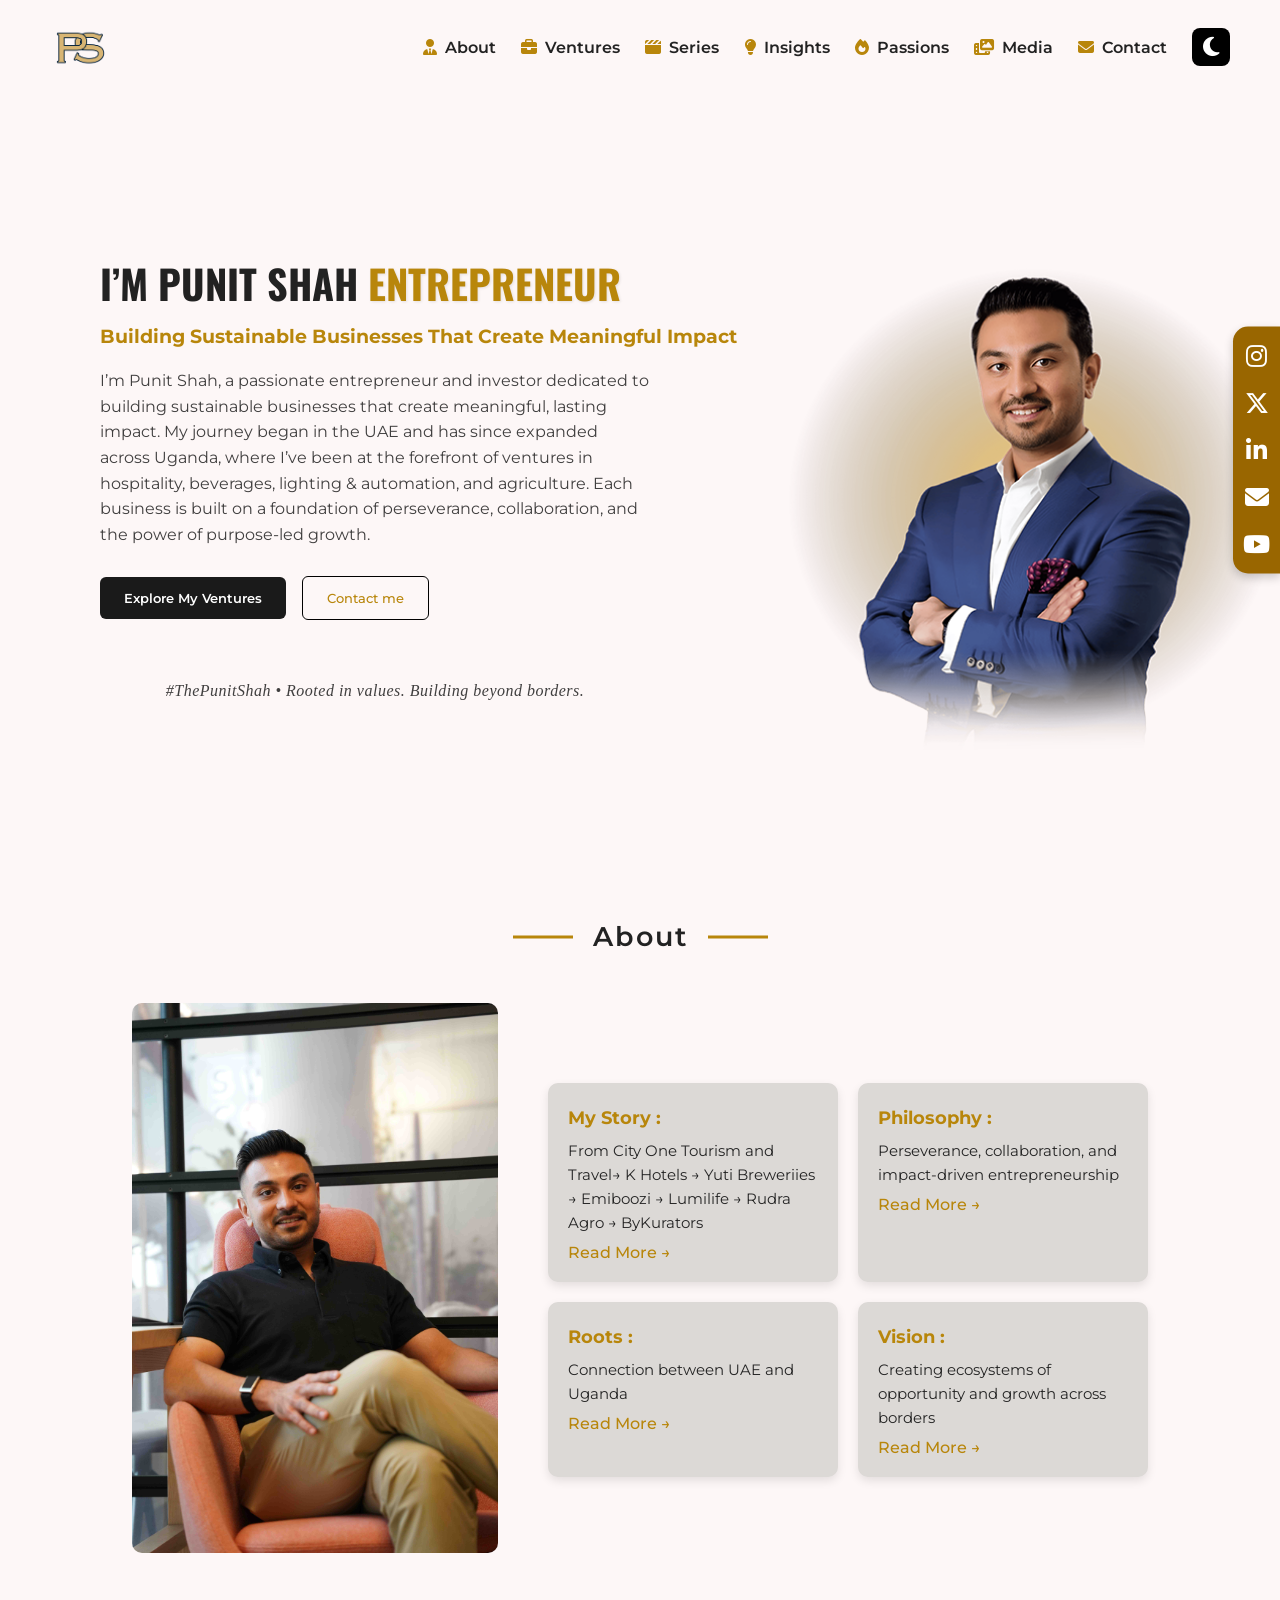
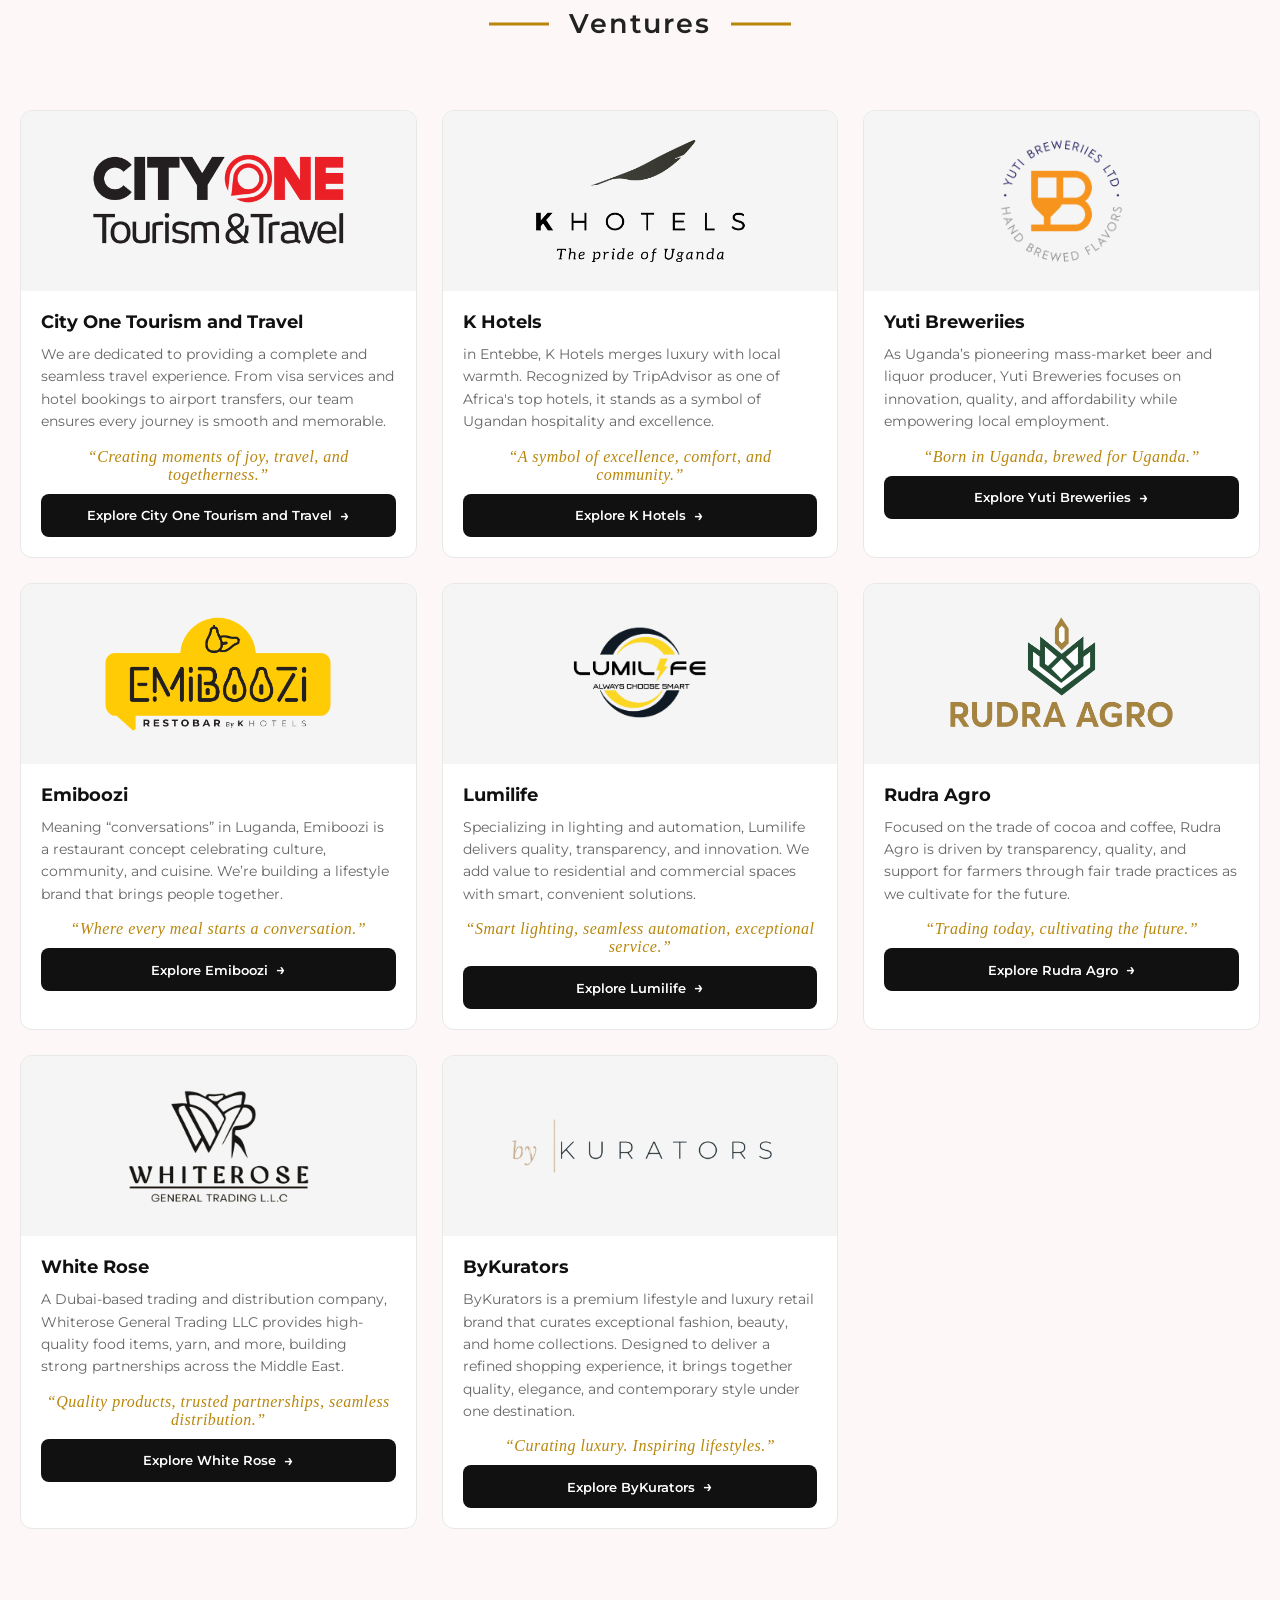
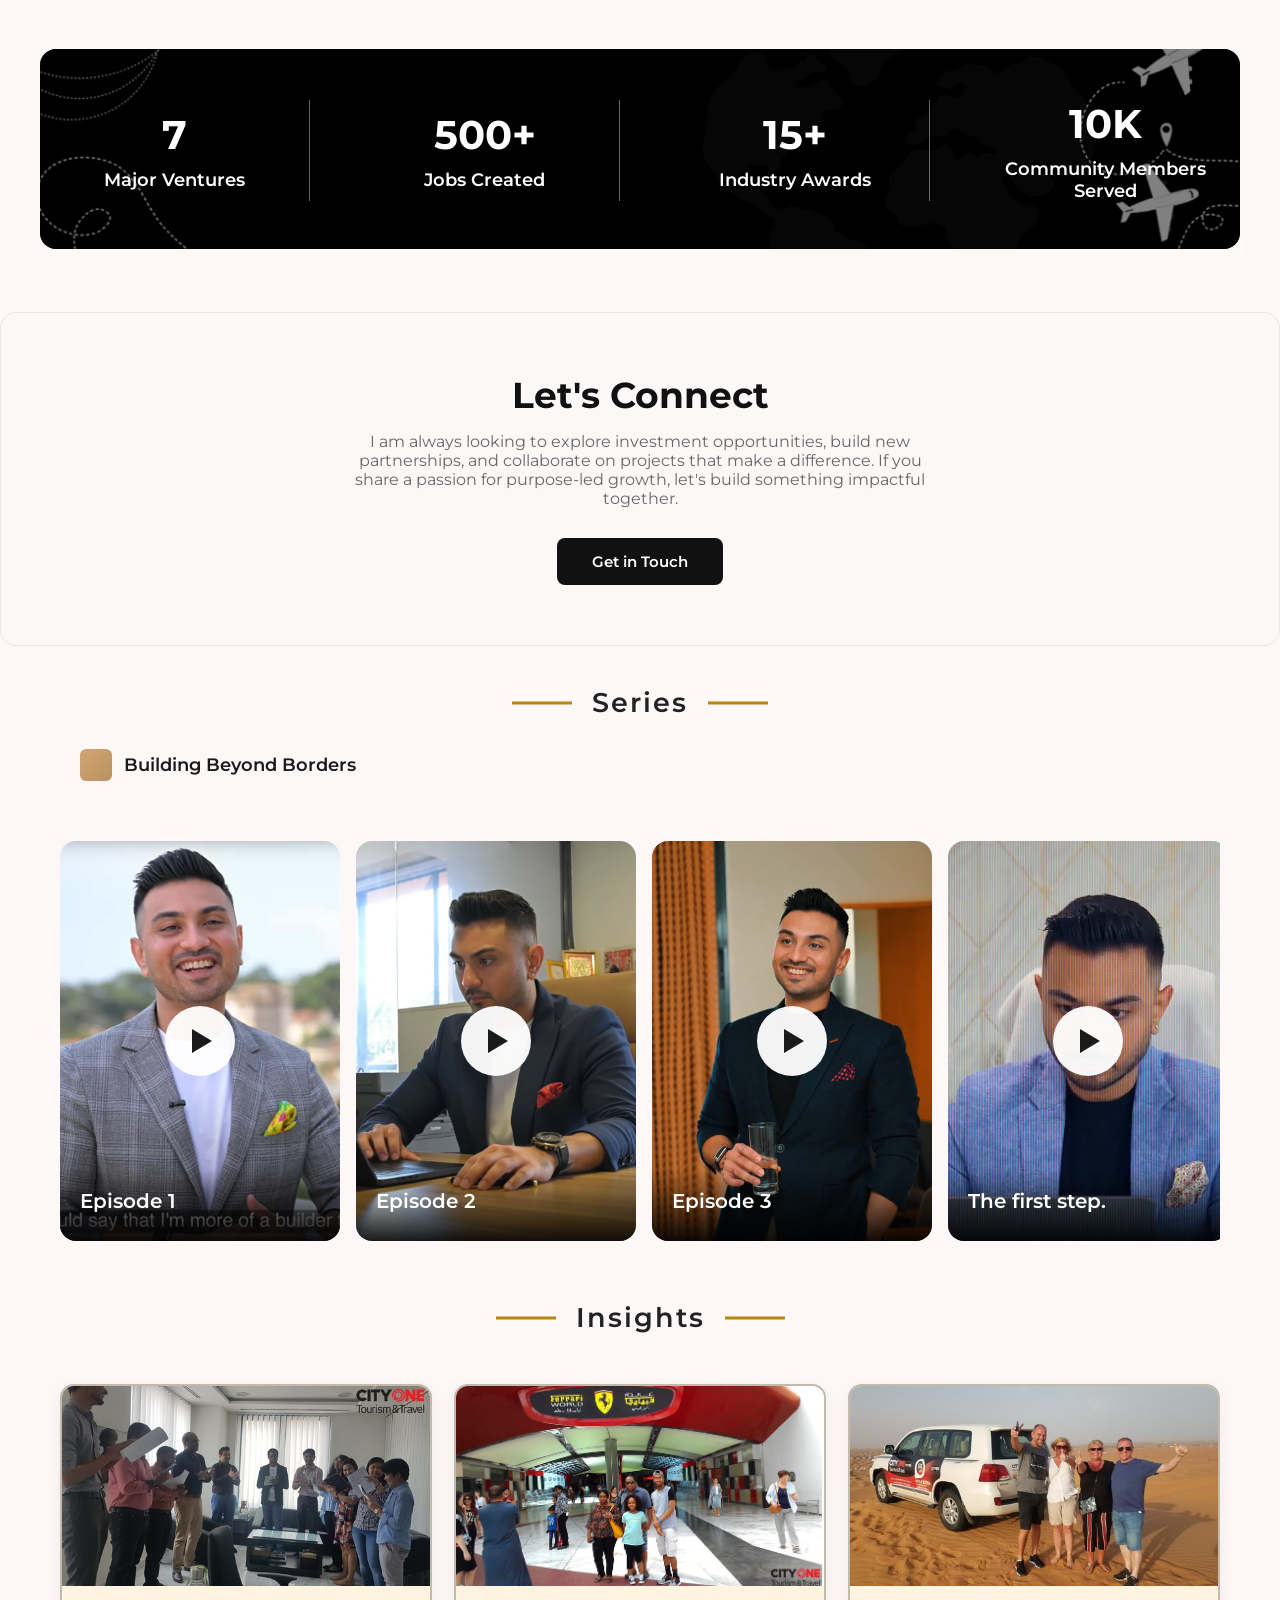
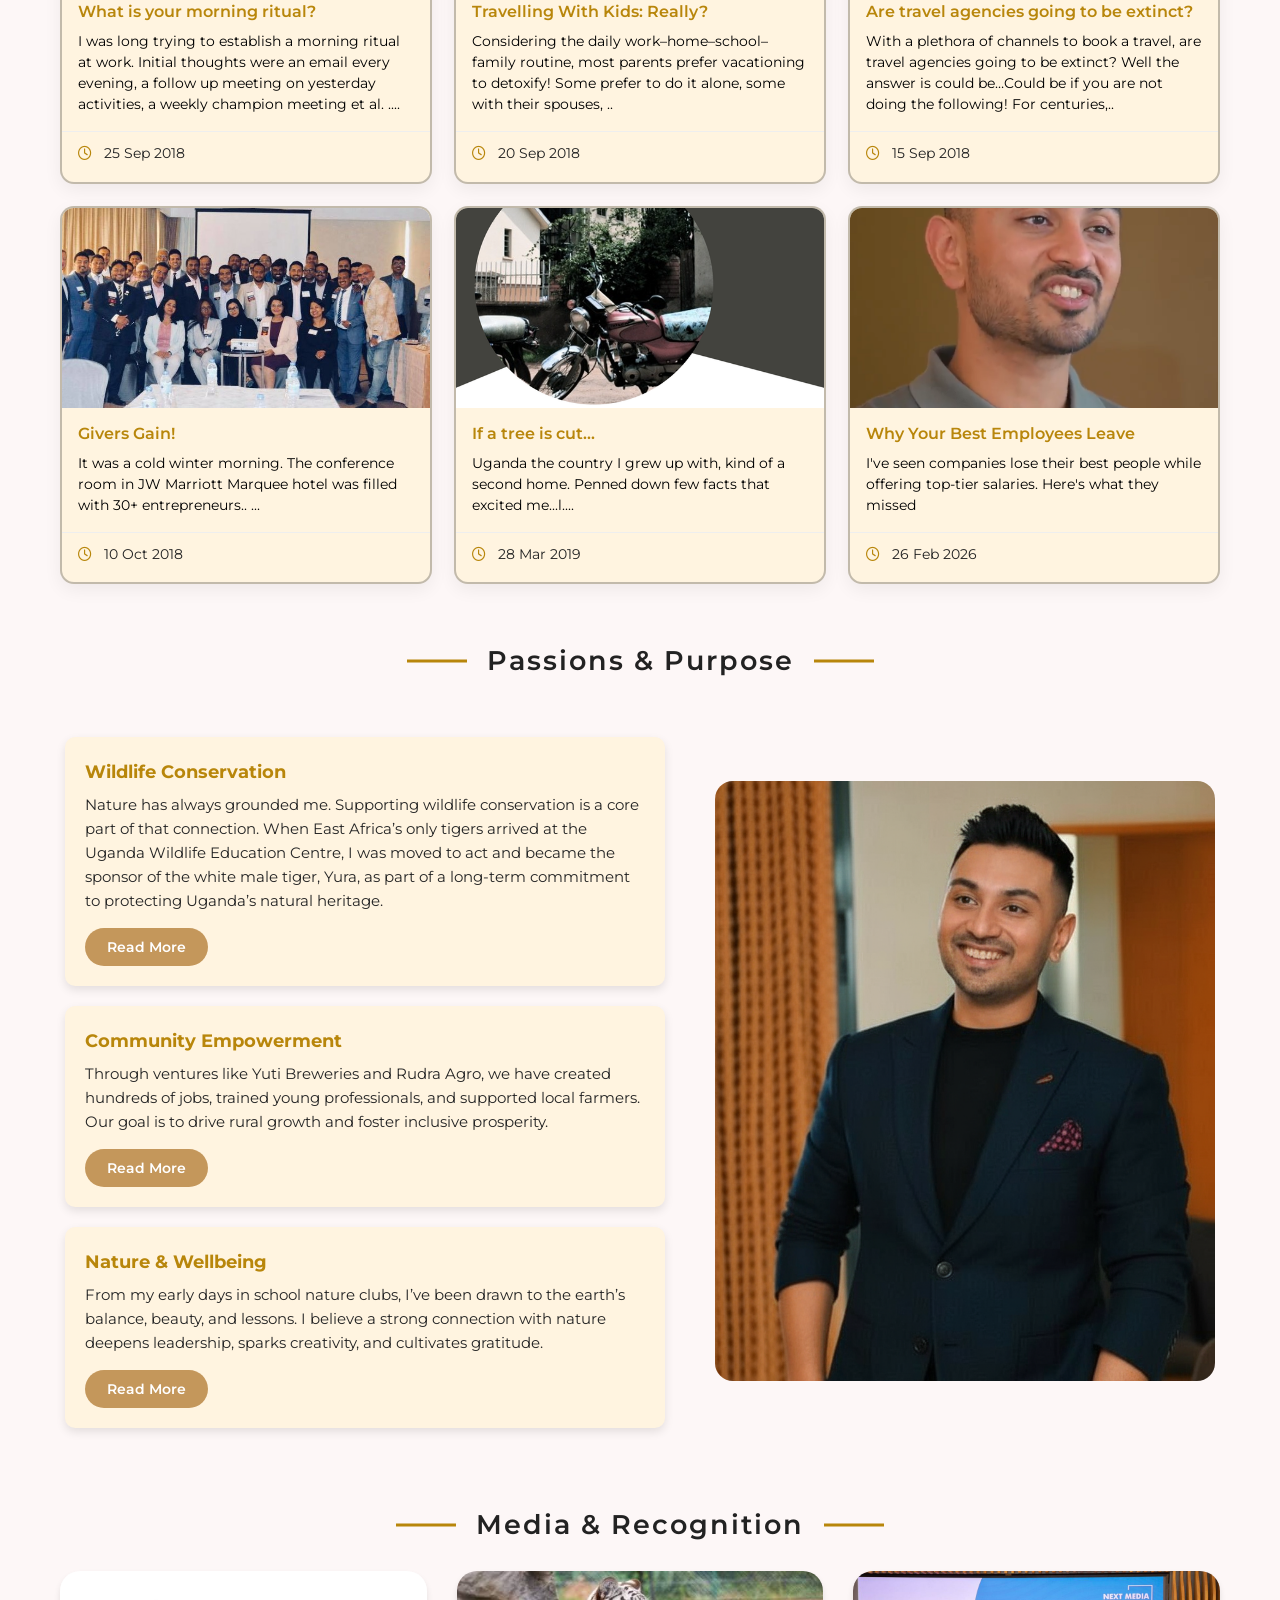
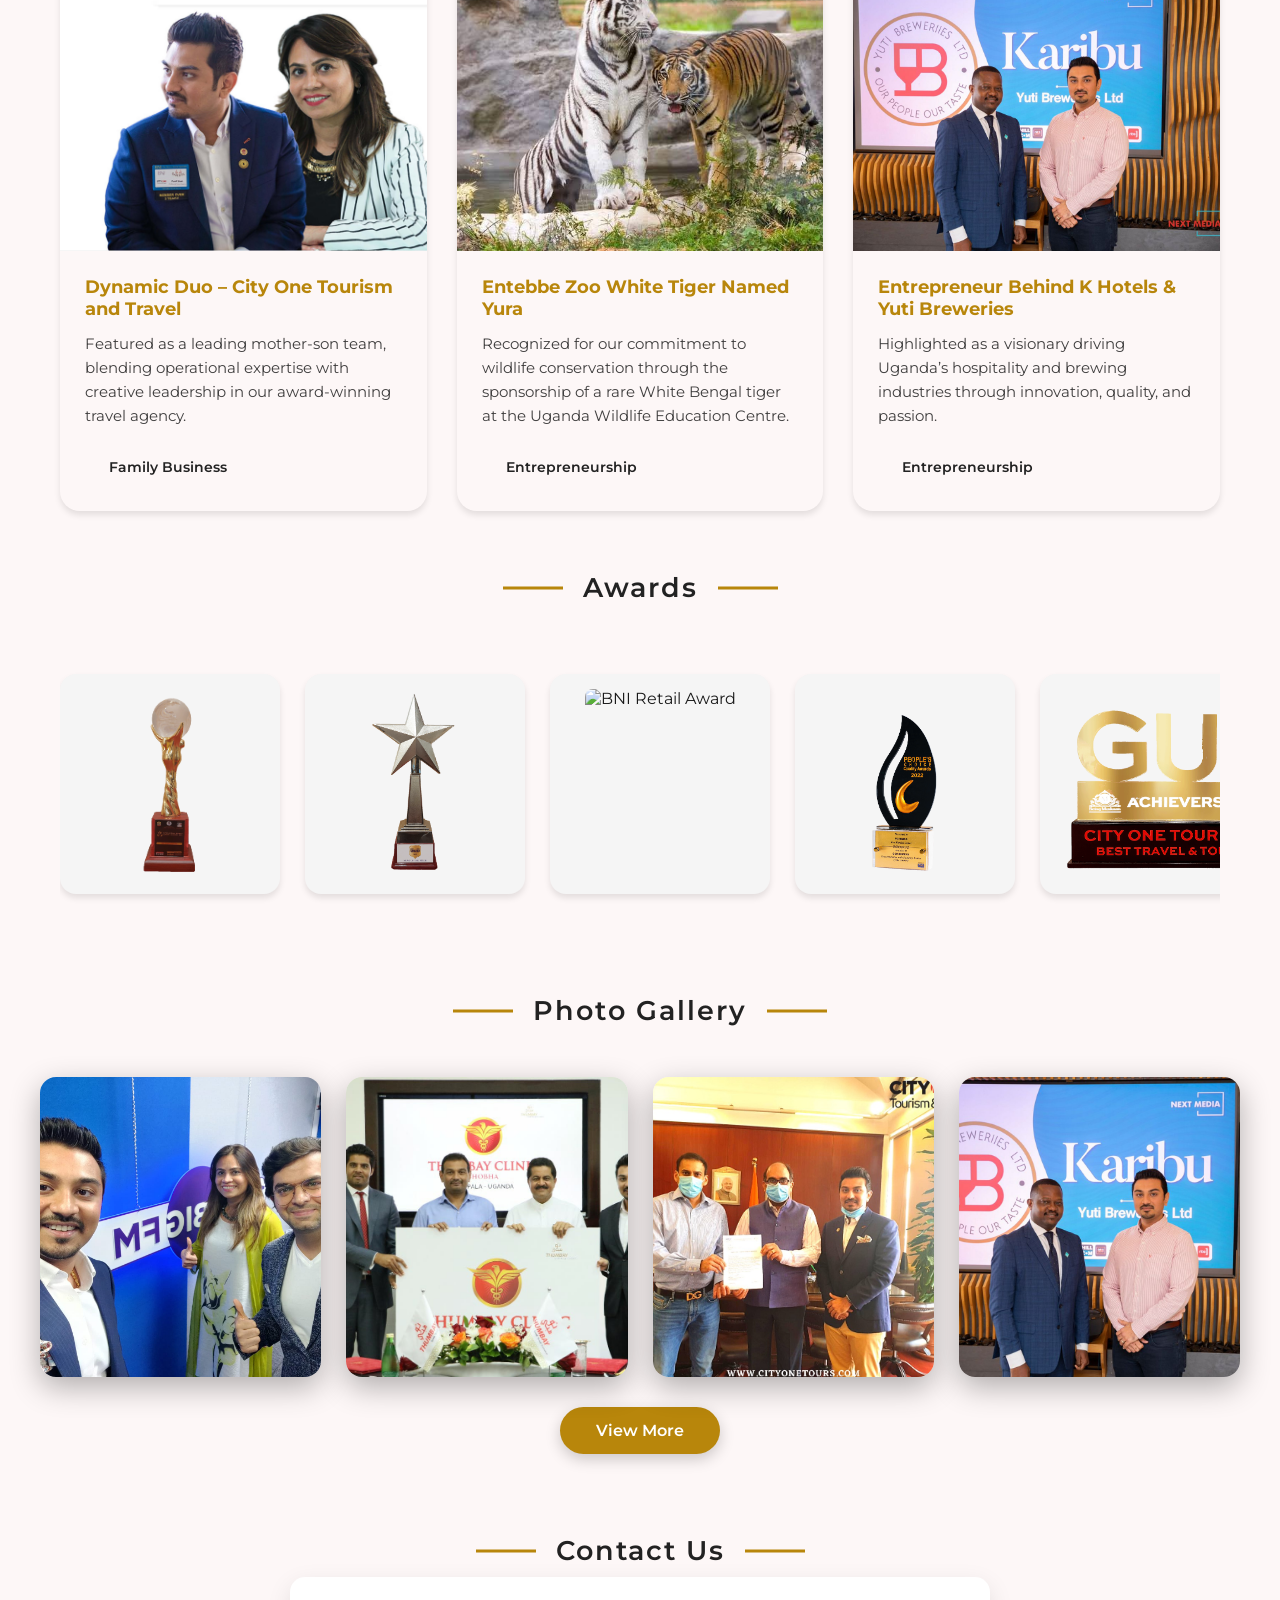
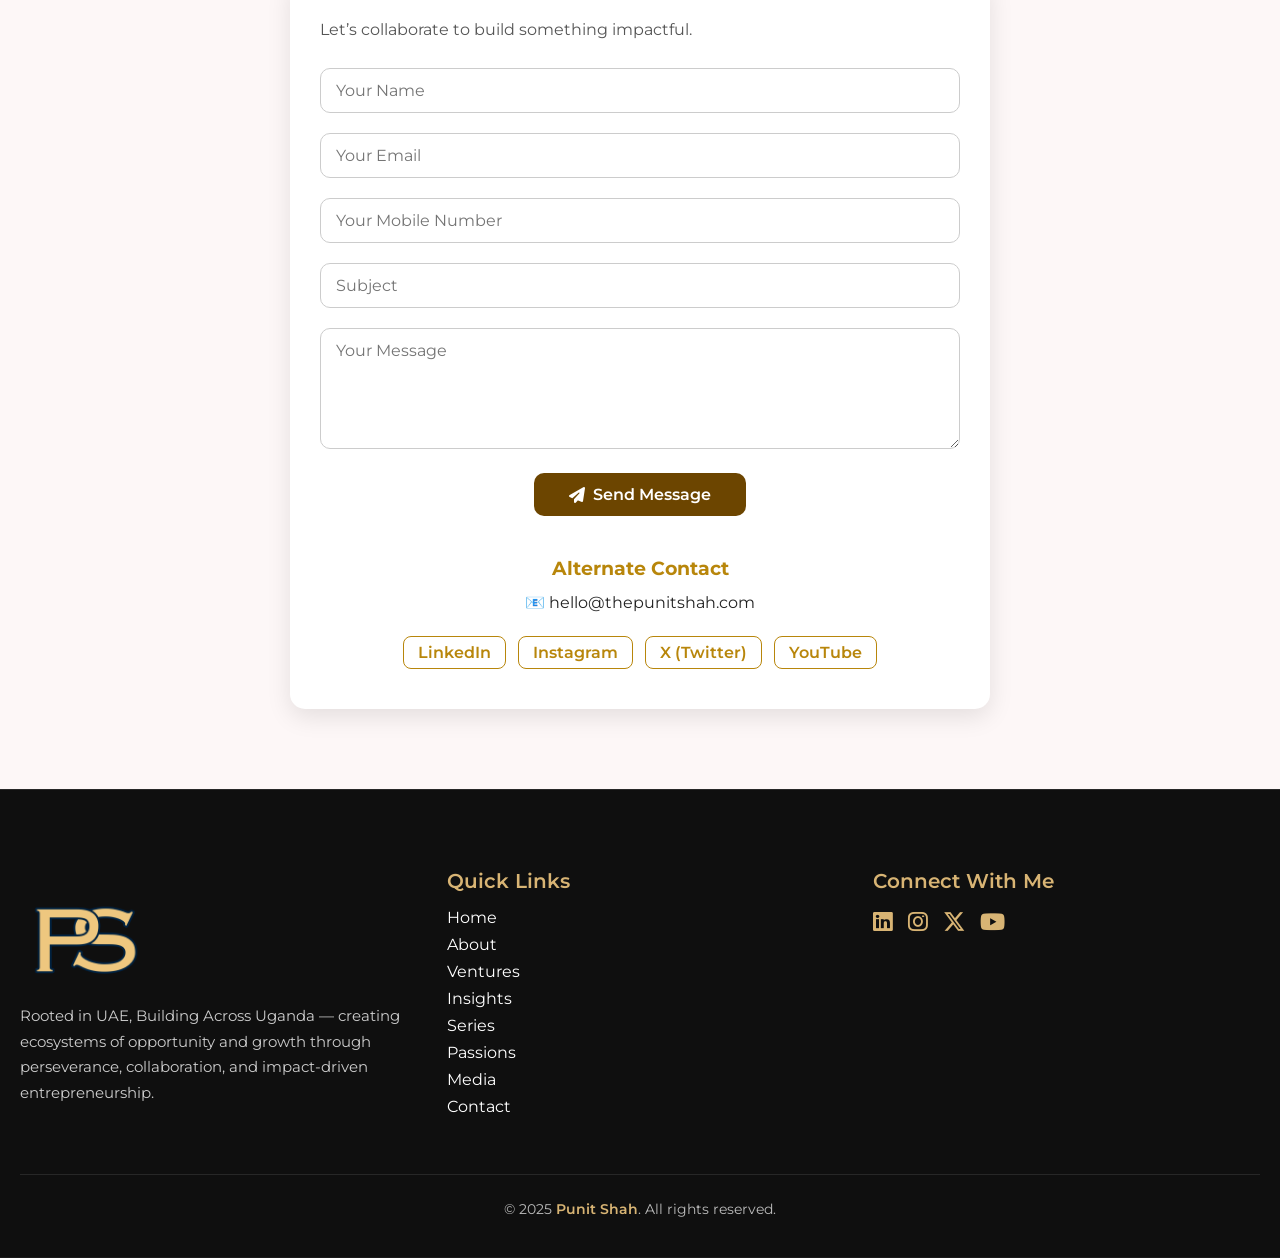
==== commit c839b837: "updated all chnages punit sir given" ====
--- a/Punit shah.com/index.html
+++ b/Punit shah.com/index.html
@@ -200,9 +200,10 @@
             aria-label="LinkedIn">
             <i class="fab fa-linkedin-in"></i>
         </a>
-        <!-- <a href="connect@punitshah.com" class="social-icon mail" aria-label="Mail">
+        <a href="mailto:hello@thepunitshah.com" class="social-icon mail" aria-label="Email">
             <i class="fas fa-envelope"></i>
-        </a> -->
+        </a>
+
         <a href="https://www.youtube.com/@thepunitshah" target="_blank" class="social-icon youtube"
             aria-label="YouTube">
             <i class="fab fa-youtube"></i>
@@ -221,7 +222,7 @@
             <div class="ventures-cards-grid">
                 <div class="venture-card-box hospitality-type">
                     <div class="venture-img-wrapper">
-                        <img src="logos/CT1 logo High resolution copy.png" alt="K Hotels">
+                        <img src="logos/CT1 logo High resolution copy.png" alt="City One Tourism and Travel">
                         <!-- <div class="venture-tag-badge">Hospitality</div>
                     <div class="venture-status-pill">⭐ Award Winning</div> -->
                     </div>
@@ -369,9 +370,9 @@
                 </div>
 
                 <!-- Cocoa & Agriculture -->
-                <div class="venture-card-box farming-type" onclick="window.location.href='/ventures/agriculture'">
+                <div class="venture-card-box farming-type">
                     <div class="venture-img-wrapper">
-                        <img src="logos/Lumilife logo[1].png" alt="Cocoa & Agriculture">
+                        <img src="logos/Lumilife logo[1].png" alt="Lumilife">
                         <!-- <div class="venture-tag-badge">Agriculture</div>
                     <div class="venture-status-pill">♻️ Sustainable</div> -->
                     </div>
@@ -382,9 +383,7 @@
                             convenient solutions.
                         </p>
 
-                        <p class="signature-quote">
                         <p class="signature-quote">“Smart lighting, seamless automation, exceptional service.”</p>
-                        </p>
 
                         <!-- <div class="venture-features-row">
                             <div class="feature-item-row">
@@ -404,9 +403,9 @@
                             onclick="event.stopPropagation()">Explore Lumilife</a>
                     </div>
                 </div>
-                <div class="venture-card-box hospitality-type">
+                <div class="venture-card-box farming-type">
                     <div class="venture-img-wrapper">
-                        <img src="logos/Rudra agro copy 2.png" alt="K Hotels">
+                        <img src="logos/Rudra agro copy 2.png" alt="Rudra Agro">
                         <!-- <div class="venture-tag-badge">Hospitality</div>
                     <div class="venture-status-pill">⭐ Award Winning</div> -->
                     </div>
@@ -419,15 +418,15 @@
 
                         <p class="signature-quote">“Trading today, cultivating the future.”</p>
 
-                        <div class="venture-action-btn">Explore Rudra Agro</div>
+                        <a href="https://www.rudraagro.com" class="venture-action-btn" target="_blank" rel="noopener" onclick="event.stopPropagation()">Explore Rudra Agro</a>
                     </div>
                 </div>
 
 
                 <!-- Cocoa & Agriculture -->
-                <div class="venture-card-box farming-type" 2>
+                <div class="venture-card-box farming-type">
                     <div class="venture-img-wrapper">
-                        <img src="logos/White rose logo copy.png" alt="Cocoa & Agriculture">
+                        <img src="logos/White rose logo copy.png" alt="White Rose">
                         <!-- <div class="venture-tag-badge">Agriculture</div>
                     <div class="venture-status-pill">♻️ Sustainable</div> -->
                     </div>
@@ -441,8 +440,7 @@
                         <p class="signature-quote">“Quality products, trusted partnerships, seamless distribution.”</p>
 
 
-                        <div class="venture-action-btn">Learn
-                            More</div>
+                        <a href="https://www.whiterose.com" class="venture-action-btn" target="_blank" rel="noopener" onclick="event.stopPropagation()">Explore White Rose</a>
                     </div>
                 </div>
 
@@ -724,23 +722,7 @@
             <div class="insight-grid" id="grid">
 
 
-                <article class="insight-card" data-category="Leadership & Vision"
-                    onclick="window.location.href='article-two.html'">
-                    <div class="insight-img"><img src="images/1539196327743.jpeg" alt="flags"></div>
-                    <div class="insight-content">
-                        <!-- <span class="category">Leadership & Vision</span> -->
-                        <h3>Givers Gain!</h3>
-                        <p class="Insights-p">It was a cold winter morning. The conference room in JW Marriott Marquee
-                            hotel was filled with 30+ entrepreneurs.. ...
-                        </p>
-                    </div>
-                    <div class="insight-footer">
-                        <div class="left"><i class="fa-regular fa-clock"></i><span>Oct 10, 2018</span></div>
-                        <div class="right" onclick="copyLink()">
-                            <i class="fa-solid fa-share"></i><span>Share</span>
-                        </div>
-                    </div>
-                </article>
+
 
                 <article class="insight-card" data-category="Africa Rising"
                     onclick="window.location.href='article-three.html'">
@@ -755,10 +737,10 @@
                             meeting et al. ....</p>
                     </div>
                     <div class="insight-footer">
-                        <div class="left"><i class="fa-regular fa-clock"></i><span>Sep 25, 2018</span></div>
-                        <div class="right" onclick="copyLink()">
+                        <div class="left"><i class="fa-regular fa-clock"></i><span>25 Sep 2018</span></div>
+                        <!-- <div class="right" onclick="copyLink()">
                             <i class="fa-solid fa-share"></i><span>Share</span>
-                        </div>
+                        </div> -->
                     </div>
                 </article>
 
@@ -773,10 +755,11 @@
                         </p>
                     </div>
                     <div class="insight-footer">
-                        <div class="left"><i class="fa-regular fa-clock"></i><span>2-Oct-2025</span></div>
-<div class="right" onclick="copyLink()">
+                        <div class="left"><i class="fa-regular fa-clock"></i><span>20 Sep 2018</span></div>
+                        <!-- <div class="right" onclick="copyLink()">
                             <i class="fa-solid fa-share"></i><span>Share</span>
-                        </div>                    </div>
+                        </div> -->
+                    </div>
                 </article>
 
                 <article class="insight-card" data-category="Sustainability & Impact"
@@ -791,10 +774,27 @@
                             For centuries,..</p>
                     </div>
                     <div class="insight-footer">
-                        <div class="left"><i class="fa-regular fa-clock"></i><span>Sep 20, 2018</span></div>
-                      <div class="right" onclick="copyLink()">
+                        <div class="left"><i class="fa-regular fa-clock"></i><span>15 Sep 2018</span></div>
+                        <!-- <div class="right" onclick="copyLink()">
                             <i class="fa-solid fa-share"></i><span>Share</span>
-                        </div>
+                        </div> -->
+                    </div>
+                </article>
+                <article class="insight-card" data-category="Leadership & Vision"
+                    onclick="window.location.href='article-two.html'">
+                    <div class="insight-img"><img src="images/1539196327743.jpeg" alt="flags"></div>
+                    <div class="insight-content">
+                        <!-- <span class="category">Leadership & Vision</span> -->
+                        <h3>Givers Gain!</h3>
+                        <p class="Insights-p">It was a cold winter morning. The conference room in JW Marriott Marquee
+                            hotel was filled with 30+ entrepreneurs.. ...
+                        </p>
+                    </div>
+                    <div class="insight-footer">
+                        <div class="left"><i class="fa-regular fa-clock"></i><span>10 Oct 2018</span></div>
+                        <!-- <div class="right" onclick="copyLink()">
+                            <i class="fa-solid fa-share"></i><span>Share</span>
+                        </div> -->
                     </div>
                 </article>
                 <article class="insight-card" data-category="Entrepreneurship Mindset"
@@ -808,10 +808,10 @@
                         </p>
                     </div>
                     <div class="insight-footer">
-                        <div class="left"><i class="fa-regular fa-clock"></i><span>Mar 28, 2019</span></div>
-                        <div class="right" onclick="copyLink()">
+                        <div class="left"><i class="fa-regular fa-clock"></i><span>28 Mar 2019</span></div>
+                        <!-- <div class="right" onclick="copyLink()">
                             <i class="fa-solid fa-share"></i><span>Share</span>
-                        </div>
+                        </div> -->
                     </div>
                 </article>
                 <article class="insight-card" data-category="Entrepreneurship Mindset"
@@ -820,13 +820,14 @@
                     <div class="insight-content">
                         <!-- <span class="category">Personal Reflections</span> -->
                         <h3>Why Your Best Employees Leave</h3>
-                        <p class="Insights-p">I've seen companies lose their best people while offering top-tier salaries. Here's what they missed</p>
+                        <p class="Insights-p">I've seen companies lose their best people while offering top-tier
+                            salaries. Here's what they missed</p>
                     </div>
                     <div class="insight-footer">
-                        <div class="left"><i class="fa-regular fa-clock"></i><span>Feb 26, 2026</span></div>
-                        <div class="right" onclick="copyLink()">
+                        <div class="left"><i class="fa-regular fa-clock"></i><span>26 Feb 2026</span></div>
+                        <!-- <div class="right" onclick="copyLink()">
                             <i class="fa-solid fa-share"></i><span>Share</span>
-                        </div>
+                        </div> -->
                     </div>
                 </article>
             </div>
@@ -899,7 +900,7 @@
                 </div>
 
                 <!-- Card 2 -->
-                <div class="media-card" class="insight-card"
+                <div class="media-card insight-card"
                     onclick="window.open('https://nilepost.co.ug/news/147724/entebbe-zoo-white-tiger-named-yura', '_blank')">
                     <img src="images/9a4df6ad-fb92-4b0e-8f82-bacd328c70c0.jpg" alt="Dubai Radio Talk Show"
                         class="card-image">
--- a/Punit shah.com/style.css
+++ b/Punit shah.com/style.css
@@ -1139,7 +1139,7 @@
 }
 
 .bio-card {
-    background: #dcd9d6;
+    background: #fff4e0;
     padding: 20px;
     border-radius: 10px;
     text-align: left;
